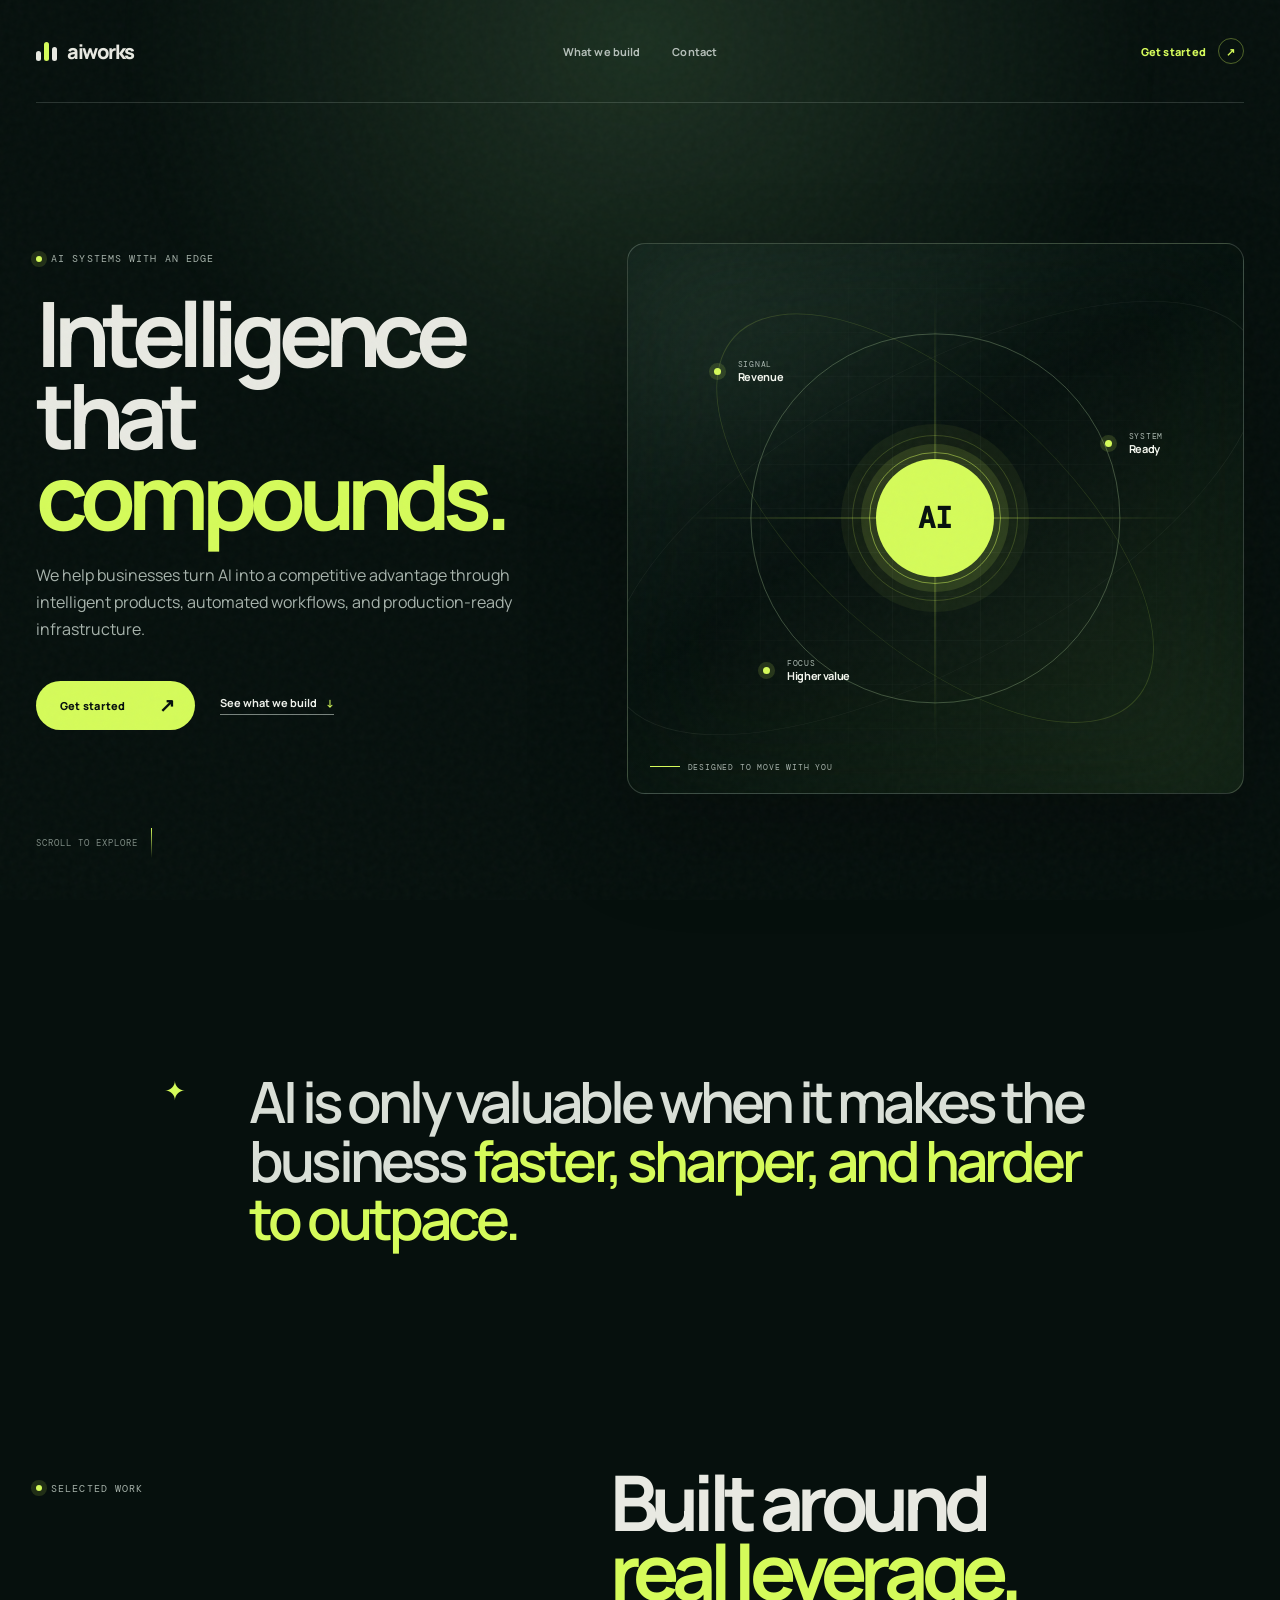
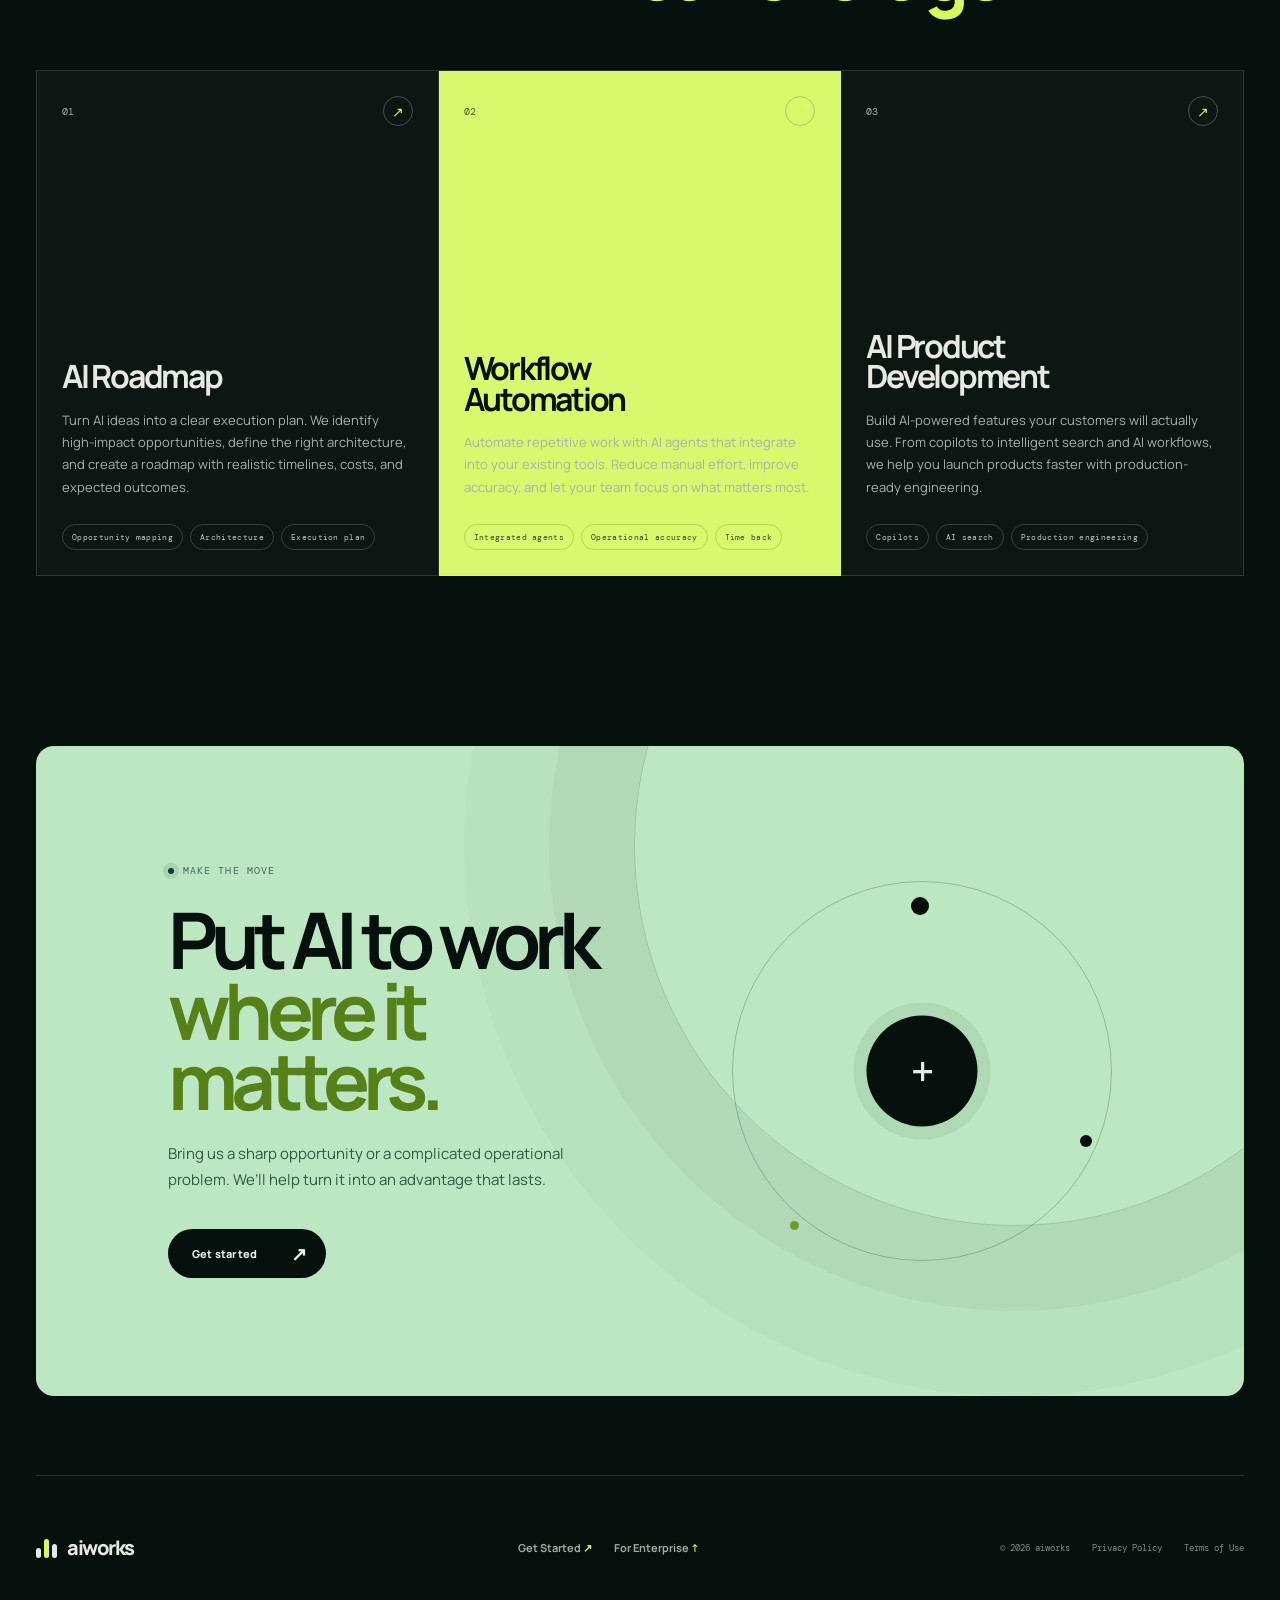
==== index.html @ daddd16b "Create immersive single-page AIWorks site" ====
<!doctype html>
<html lang="en">
  <head>
    <meta charset="UTF-8" />
    <meta name="viewport" content="width=device-width, initial-scale=1.0" />
    <meta name="description" content="AIWorks builds AI products, workflows, and infrastructure for businesses ready to lead." />
    <title>AIWorks — Intelligence, made operational</title>
    <link rel="preconnect" href="https://fonts.googleapis.com" />
    <link rel="preconnect" href="https://fonts.gstatic.com" crossorigin />
    <link href="https://fonts.googleapis.com/css2?family=DM+Mono:wght@400;500&family=Manrope:wght@400;500;600;700;800&display=swap" rel="stylesheet" />
    <link rel="stylesheet" href="styles.css" />
  </head>
  <body>
    <div class="noise" aria-hidden="true"></div>
    <div class="cursor-glow" aria-hidden="true"></div>

    <header class="site-header shell">
      <a class="brand" href="#top" aria-label="AIWorks home">
        <span class="brand-symbol"><i></i><i></i><i></i></span>
        <span>aiworks</span>
      </a>
      <nav class="desktop-nav" aria-label="Primary navigation">
        <a href="#services">What we build</a>
        <a href="#contact">Contact</a>
      </nav>
      <a class="header-cta" href="https://cal.com/" target="_blank" rel="noreferrer">Get started <span aria-hidden="true">↗</span></a>
      <button class="menu-button" type="button" aria-label="Open menu" aria-expanded="false"><span></span><span></span></button>
    </header>

    <main id="top">
      <section class="hero shell">
        <div class="hero-copy reveal">
          <p class="hero-overline"><span></span> AI systems with an edge</p>
          <h1>Intelligence<br />that <em>compounds.</em></h1>
          <p class="hero-text">We help businesses turn AI into a competitive advantage through intelligent products, automated workflows, and production-ready infrastructure.</p>
          <div class="hero-actions">
            <a class="button button-bright" href="https://cal.com/" target="_blank" rel="noreferrer">Get started <span aria-hidden="true">↗</span></a>
            <a class="inline-link" href="#services">See what we build <span aria-hidden="true">↓</span></a>
          </div>
        </div>

        <div class="hero-stage reveal" aria-label="Animated visualization of an AI system creating business momentum">
          <div class="stage-grid"></div>
          <div class="stage-ring ring-a"></div>
          <div class="stage-ring ring-b"></div>
          <div class="stage-ring ring-c"></div>
          <div class="stage-axis axis-x"></div>
          <div class="stage-axis axis-y"></div>
          <div class="system-core"><span>AI</span><i></i><i></i></div>
          <div class="signal signal-one"><span></span><small>Signal</small><strong>Revenue</strong></div>
          <div class="signal signal-two"><span></span><small>System</small><strong>Ready</strong></div>
          <div class="signal signal-three"><span></span><small>Focus</small><strong>Higher value</strong></div>
          <p class="stage-caption"><span></span> Designed to move with you</p>
        </div>

        <div class="scroll-hint" aria-hidden="true"><span>Scroll to explore</span><i></i></div>
      </section>

      <section class="statement shell reveal">
        <div class="statement-mark">✦</div>
        <p>AI is only valuable when it makes the business <em>faster, sharper, and harder to outpace.</em></p>
      </section>

      <section class="services shell" id="services">
        <div class="services-heading reveal">
          <p class="hero-overline"><span></span> Selected work</p>
          <h2>Built around<br /><em>real leverage.</em></h2>
        </div>
        <div class="services-stack">
          <article class="service-card service-roadmap reveal">
            <div class="card-top"><span>01</span><span class="card-arrow">↗</span></div>
            <div class="card-content">
              <h3>AI Roadmap</h3>
              <p>Turn AI ideas into a clear execution plan. We identify high-impact opportunities, define the right architecture, and create a roadmap with realistic timelines, costs, and expected outcomes.</p>
            </div>
            <div class="card-detail"><span>Opportunity mapping</span><span>Architecture</span><span>Execution plan</span></div>
          </article>

          <article class="service-card service-workflow reveal">
            <div class="card-top"><span>02</span><span class="card-arrow">↗</span></div>
            <div class="card-content">
              <h3>Workflow<br />Automation</h3>
              <p>Automate repetitive work with AI agents that integrate into your existing tools. Reduce manual effort, improve accuracy, and let your team focus on what matters most.</p>
            </div>
            <div class="card-detail"><span>Integrated agents</span><span>Operational accuracy</span><span>Time back</span></div>
          </article>

          <article class="service-card service-product reveal">
            <div class="card-top"><span>03</span><span class="card-arrow">↗</span></div>
            <div class="card-content">
              <h3>AI Product<br />Development</h3>
              <p>Build AI-powered features your customers will actually use. From copilots to intelligent search and AI workflows, we help you launch products faster with production-ready engineering.</p>
            </div>
            <div class="card-detail"><span>Copilots</span><span>AI search</span><span>Production engineering</span></div>
          </article>
        </div>
      </section>

      <section class="closing shell" id="contact">
        <div class="closing-light"></div>
        <div class="closing-copy reveal">
          <p class="hero-overline"><span></span> Make the move</p>
          <h2>Put AI to work<br /><em>where it matters.</em></h2>
          <p>Bring us a sharp opportunity or a complicated operational problem. We’ll help turn it into an advantage that lasts.</p>
          <a class="button button-light" href="https://cal.com/" target="_blank" rel="noreferrer">Get started <span aria-hidden="true">↗</span></a>
        </div>
        <div class="closing-orbit reveal" aria-hidden="true"><span></span><span></span><span></span><i>+</i></div>
      </section>
    </main>

    <footer class="site-footer shell">
      <a class="brand" href="#top"><span class="brand-symbol"><i></i><i></i><i></i></span><span>aiworks</span></a>
      <div class="footer-links">
        <a href="https://www.fractional.ai/request-a-consult" target="_blank" rel="noreferrer">Get Started <span aria-hidden="true">↗</span></a>
        <a href="#services">For Enterprise <span aria-hidden="true">↑</span></a>
      </div>
      <div class="footer-meta">
        <small>© 2026 aiworks</small>
        <a href="https://www.fractional.ai/privacy-policy" target="_blank" rel="noreferrer">Privacy Policy</a>
        <a href="https://www.fractional.ai/terms-of-use" target="_blank" rel="noreferrer">Terms of Use</a>
      </div>
    </footer>

    <script src="script.js"></script>
  </body>
</html>
---- styles.css ----
:root {
  --paper: #e8e9e2;
  --ink: #06100d;
  --ink-soft: #99a39d;
  --acid: #d5fb5a;
  --mint: #bce7c2;
  --line: rgba(225, 239, 227, .16);
  --display: "Manrope", Arial, sans-serif;
  --mono: "DM Mono", monospace;
}

* { box-sizing: border-box; }
html { scroll-behavior: smooth; }
body { min-width: 320px; margin: 0; color: var(--paper); background: var(--ink); font-family: var(--display); overflow-x: hidden; }
a { color: inherit; text-decoration: none; }
button { font: inherit; }
h1, h2, h3, p { margin-top: 0; }
.shell { width: min(1352px, calc(100% - 72px)); margin: 0 auto; }
.noise { position: fixed; inset: 0; z-index: 20; pointer-events: none; opacity: .12; background-image: url("data:image/svg+xml,%3Csvg viewBox='0 0 180 180' xmlns='http://www.w3.org/2000/svg'%3E%3Cfilter id='noise'%3E%3CfeTurbulence type='fractalNoise' baseFrequency='.8' numOctaves='4' stitchTiles='stitch'/%3E%3C/filter%3E%3Crect width='100%25' height='100%25' filter='url(%23noise)' opacity='.25'/%3E%3C/svg%3E"); }
.cursor-glow { position: absolute; top: -470px; left: 50%; z-index: -1; width: 1100px; height: 1020px; border-radius: 50%; transform: translateX(-50%); background: radial-gradient(ellipse, rgba(124, 185, 122, .19), rgba(6, 16, 13, 0) 67%); filter: blur(3px); }

.site-header { height: 103px; display: flex; position: relative; z-index: 5; align-items: center; justify-content: space-between; border-bottom: 1px solid var(--line); }
.brand { display: inline-flex; gap: 10px; align-items: center; color: var(--paper); font-size: 20px; font-weight: 800; letter-spacing: -.075em; }
.brand-symbol { display: flex; width: 21px; height: 20px; gap: 3px; align-items: flex-end; }
.brand-symbol i { display: block; width: 5px; border-radius: 5px; background: var(--paper); }.brand-symbol i:nth-child(1) { height: 10px; }.brand-symbol i:nth-child(2) { height: 19px; background: var(--acid); }.brand-symbol i:nth-child(3) { height: 14px; }
.desktop-nav { display: flex; position: absolute; left: 50%; gap: 32px; transform: translateX(-50%); color: #b6c0ba; font-size: 11px; font-weight: 700; letter-spacing: .01em; }.desktop-nav a { transition: color .2s ease; }.desktop-nav a:hover { color: var(--acid); }
.header-cta { display: inline-flex; gap: 12px; align-items: center; color: var(--acid); font-size: 11px; font-weight: 800; letter-spacing: .02em; }.header-cta span { display: grid; width: 26px; height: 26px; place-items: center; border: 1px solid rgba(213, 251, 90, .35); border-radius: 50%; transition: transform .25s ease, background .25s ease; }.header-cta:hover span { color: var(--ink); background: var(--acid); transform: rotate(45deg); }
.menu-button { display: none; }

.hero { display: grid; min-height: calc(100vh - 103px); padding: 82px 0 48px; position: relative; grid-template-columns: .95fr 1.05fr; gap: 32px; align-items: center; }
.hero-copy { position: relative; z-index: 2; padding-bottom: 55px; }.hero-overline { display: flex; gap: 9px; align-items: center; margin-bottom: 27px; color: #a4b0a8; font: 10px var(--mono); letter-spacing: .11em; text-transform: uppercase; }.hero-overline span { display: block; width: 6px; height: 6px; border-radius: 50%; background: var(--acid); box-shadow: 0 0 0 5px rgba(213, 251, 90, .13); }
h1, h2 { margin-bottom: 26px; font-weight: 700; letter-spacing: -.083em; line-height: .9; } h1 { max-width: 720px; font-size: clamp(61px, 7.05vw, 104px); } h1 em, h2 em { color: var(--acid); font-style: normal; }
.hero-text { max-width: 530px; margin-bottom: 37px; color: #a7b3ac; font-size: 16px; line-height: 1.7; }.hero-actions { display: flex; gap: 25px; align-items: center; flex-wrap: wrap; }
.button { display: inline-flex; gap: 34px; align-items: center; justify-content: center; padding: 17px 19px 17px 24px; border-radius: 50px; font-size: 11px; font-weight: 800; letter-spacing: .02em; transition: transform .25s ease, background .25s ease; }.button:hover { transform: translateY(-3px); }.button span { font-size: 19px; line-height: 10px; }.button-bright { color: var(--ink); background: var(--acid); }.button-bright:hover { background: #e5ff8b; }.inline-link { padding-bottom: 4px; border-bottom: 1px solid #78837d; color: #eff2ec; font-size: 11px; font-weight: 700; }.inline-link span { margin-left: 7px; color: var(--acid); }

.hero-stage { height: min(580px, 43vw); min-height: 440px; position: relative; overflow: hidden; background: linear-gradient(145deg, rgba(42, 65, 54, .58), rgba(10, 26, 21, .12) 45%, rgba(111, 164, 77, .19)); border: 1px solid rgba(219, 239, 220, .18); border-radius: 18px; box-shadow: inset 0 0 110px rgba(5, 18, 14, .6), 0 40px 100px rgba(0,0,0,.22); }.stage-grid { position: absolute; inset: 0; opacity: .34; background-image: linear-gradient(rgba(219,239,220,.14) 1px, transparent 1px), linear-gradient(90deg, rgba(219,239,220,.14) 1px, transparent 1px); background-size: 44px 44px; mask-image: radial-gradient(circle at 50% 50%, black, transparent 74%); }.stage-ring { position: absolute; left: 50%; top: 50%; border: 1px solid rgba(210, 245, 186, .26); border-radius: 50%; transform: translate(-50%, -50%); }.ring-a { width: 60%; aspect-ratio: 1; animation: drift 13s linear infinite; }.ring-b { width: 88%; aspect-ratio: 1; border-color: rgba(213,251,90,.16); transform: translate(-50%, -50%) rotate(42deg) scaleY(.47); animation: drift-reverse 20s linear infinite; }.ring-c { width: 118%; aspect-ratio: 1; border-color: rgba(220, 239, 213, .08); transform: translate(-50%, -50%) rotate(-29deg) scaleY(.4); animation: drift 28s linear infinite reverse; }.stage-axis { position: absolute; left: 50%; top: 50%; background: linear-gradient(90deg, transparent, rgba(213,251,90,.55), transparent); }.axis-x { width: 81%; height: 1px; transform: translate(-50%, -50%); }.axis-y { width: 1px; height: 81%; transform: translate(-50%, -50%); background: linear-gradient(0deg, transparent, rgba(213,251,90,.5), transparent); }.system-core { display: grid; width: 118px; height: 118px; position: absolute; left: 50%; top: 50%; place-items: center; transform: translate(-50%, -50%); color: var(--ink); background: var(--acid); border-radius: 50%; font: 700 29px var(--mono); box-shadow: 0 0 0 15px rgba(213,251,90,.12), 0 0 0 35px rgba(213,251,90,.055); animation: core-pulse 4s ease-in-out infinite; }.system-core i { position: absolute; inset: -7px; border: 1px solid rgba(213,251,90,.48); border-radius: 50%; }.system-core i:last-child { inset: -24px; opacity: .38; }.signal { display: grid; position: absolute; grid-template-columns: 15px auto; column-gap: 9px; align-items: center; color: #f4f7ef; animation: float 5s ease-in-out infinite; }.signal > span { grid-row: span 2; width: 7px; height: 7px; border-radius: 50%; background: var(--acid); box-shadow: 0 0 0 5px rgba(213,251,90,.14); }.signal small { color: #a9b7af; font: 8px var(--mono); letter-spacing: .09em; text-transform: uppercase; }.signal strong { font-size: 11px; letter-spacing: -.03em; }.signal-one { top: 21%; left: 14%; }.signal-two { right: 13%; top: 34%; animation-delay: -1.6s; }.signal-three { left: 22%; bottom: 20%; animation-delay: -2.8s; }.stage-caption { position: absolute; left: 22px; bottom: 21px; display: flex; gap: 8px; align-items: center; margin: 0; color: #a5b1aa; font: 8px var(--mono); letter-spacing: .1em; text-transform: uppercase; }.stage-caption span { width: 30px; height: 1px; background: var(--acid); }.scroll-hint { display: flex; position: absolute; bottom: 42px; left: 0; gap: 13px; align-items: center; color: #7e8b84; font: 9px var(--mono); letter-spacing: .11em; text-transform: uppercase; }.scroll-hint i { display: block; width: 1px; height: 30px; background: linear-gradient(var(--acid), transparent); animation: scroll-line 1.8s ease-in-out infinite; }

.statement { display: grid; padding: 172px 10% 165px; grid-template-columns: 57px 1fr; gap: 28px; align-items: start; }.statement-mark { color: var(--acid); font-size: 26px; }.statement p { max-width: 980px; margin: 0; color: #d9dfd7; font-size: clamp(33px, 4.45vw, 65px); font-weight: 600; letter-spacing: -.067em; line-height: 1.03; }.statement em { color: var(--acid); font-style: normal; }

.services { padding: 54px 0 170px; }.services-heading { display: grid; margin-bottom: 65px; grid-template-columns: .95fr 1.05fr; align-items: start; }.services-heading .hero-overline { padding-top: 15px; }.services-heading h2 { margin: 0; font-size: clamp(52px, 6vw, 88px); }.services-stack { display: grid; grid-template-columns: repeat(3, 1fr); border-top: 1px solid var(--line); }.service-card { min-height: 505px; padding: 25px; position: relative; display: flex; overflow: hidden; flex-direction: column; border-right: 1px solid var(--line); border-bottom: 1px solid var(--line); background: rgba(231, 241, 226, .025); transition: transform .35s cubic-bezier(.2,.8,.2,1), background .35s ease; }.service-card:first-child { border-left: 1px solid var(--line); }.service-card:after { content: ""; position: absolute; z-index: 0; top: -150px; right: -150px; width: 285px; height: 285px; border-radius: 50%; opacity: 0; background: var(--acid); filter: blur(35px); transition: opacity .45s ease; }.service-card:hover { z-index: 1; transform: translateY(-10px); background: #16271f; }.service-card:hover:after { opacity: .21; }.service-workflow { background: #d8f86e; color: var(--ink); }.service-workflow:after { background: #fff; }.service-workflow:hover { background: #d8f86e; }.service-workflow .card-top span:first-child, .service-workflow p { color: #416035; }.service-workflow .card-arrow { border-color: rgba(6,16,13,.2); }.card-top, .card-content, .card-detail { position: relative; z-index: 1; }.card-top { display: flex; justify-content: space-between; align-items: center; color: #a6b3ac; font: 10px var(--mono); }.card-arrow { display: grid; width: 30px; height: 30px; place-items: center; border: 1px solid rgba(231,241,226,.27); border-radius: 50%; color: var(--acid); font: 14px var(--display); transition: transform .25s ease; }.service-card:hover .card-arrow { transform: rotate(45deg); }.card-content { margin: auto 0 26px; }.card-content h3 { margin-bottom: 17px; font-size: clamp(28px, 2.5vw, 38px); letter-spacing: -.07em; line-height: .95; }.card-content p { margin-bottom: 0; color: #a5b3aa; font-size: 13px; line-height: 1.72; }.card-detail { display: flex; gap: 7px; flex-wrap: wrap; }.card-detail span { padding: 7px 9px; border: 1px solid rgba(231,241,226,.2); border-radius: 30px; color: #bcc8c1; font: 8px var(--mono); letter-spacing: .04em; }.service-workflow .card-detail span { border-color: rgba(6,16,13,.16); color: #315128; }

.closing { min-height: 650px; margin-bottom: 79px; padding: 97px 10.3%; position: relative; display: grid; overflow: hidden; grid-template-columns: 1.15fr .85fr; gap: 25px; align-items: center; border-radius: 18px; color: var(--ink); background: var(--mint); }.closing-light { position: absolute; top: -280px; right: -150px; width: 760px; height: 760px; border: 1px solid rgba(5,20,13,.17); border-radius: 50%; box-shadow: 0 0 0 85px rgba(5,20,13,.04), 0 0 0 170px rgba(5,20,13,.025); }.closing-copy { position: relative; z-index: 1; }.closing .hero-overline { color: #486653; }.closing .hero-overline span { background: #113d29; box-shadow: 0 0 0 5px rgba(17,61,41,.11); }.closing h2 { max-width: 740px; font-size: clamp(53px, 6.1vw, 86px); }.closing h2 em { color: #568018; }.closing-copy > p:not(.hero-overline) { max-width: 460px; margin-bottom: 37px; color: #365544; font-size: 15px; line-height: 1.7; }.button-light { color: var(--paper); background: var(--ink); }.button-light:hover { color: var(--ink); background: #f0fae2; }.closing-orbit { width: min(31vw, 380px); aspect-ratio: 1; position: relative; z-index: 1; margin-left: auto; border: 1px solid rgba(6,16,13,.22); border-radius: 50%; animation: orbit-spin 24s linear infinite; }.closing-orbit span { position: absolute; width: 18px; height: 18px; border-radius: 50%; background: var(--ink); }.closing-orbit span:nth-child(1) { top: 4%; left: 47%; }.closing-orbit span:nth-child(2) { top: 67%; right: 5%; width: 12px; height: 12px; }.closing-orbit span:nth-child(3) { bottom: 8%; left: 15%; width: 9px; height: 9px; background: #709d2a; }.closing-orbit i { display: grid; width: 111px; aspect-ratio: 1; position: absolute; left: 50%; top: 50%; place-items: center; border-radius: 50%; transform: translate(-50%, -50%); color: var(--paper); background: var(--ink); font: 42px var(--mono); font-style: normal; box-shadow: 0 0 0 13px rgba(6,16,13,.07); }

.site-footer { min-height: 144px; display: grid; grid-template-columns: 1fr 1fr auto; gap: 32px; align-items: center; border-top: 1px solid var(--line); color: #9fab9f; }.footer-links, .footer-meta { display: flex; gap: 22px; align-items: center; }.footer-links { font-size: 11px; font-weight: 700; }.footer-links span { color: var(--acid); }.footer-meta { justify-content: flex-end; color: #7f8c84; font: 9px var(--mono); }.footer-meta a { transition: color .2s ease; }.footer-meta a:hover { color: var(--acid); }.site-footer small { font: inherit; }

.reveal { opacity: 0; transform: translateY(28px); transition: opacity .8s ease, transform .8s cubic-bezier(.2,.85,.27,1); }.reveal.is-visible { opacity: 1; transform: none; }
@keyframes drift { to { transform: translate(-50%, -50%) rotate(360deg); } }
@keyframes drift-reverse { to { transform: translate(-50%, -50%) rotate(-318deg) scaleY(.47); } }
@keyframes orbit-spin { to { transform: rotate(360deg); } }
@keyframes core-pulse { 50% { box-shadow: 0 0 0 24px rgba(213,251,90,.08), 0 0 0 45px rgba(213,251,90,.025); } }
@keyframes float { 50% { transform: translateY(-10px); } }
@keyframes scroll-line { 50% { transform: scaleY(.35); transform-origin: top; } }

@media (max-width: 940px) {
  .shell { width: min(100% - 48px, 640px); }.site-header { height: 83px; }.desktop-nav, .header-cta { display: none; }.menu-button { display: flex; width: 34px; height: 34px; padding: 0; flex-direction: column; justify-content: center; gap: 6px; align-items: flex-end; border: 0; background: transparent; }.menu-button span { display: block; width: 25px; height: 1px; background: var(--paper); transition: transform .2s ease, width .2s ease; }.menu-button span:last-child { width: 15px; }.menu-button[aria-expanded="true"] span:first-child { transform: translateY(3.5px) rotate(45deg); }.menu-button[aria-expanded="true"] span:last-child { width: 25px; transform: translateY(-3.5px) rotate(-45deg); }.desktop-nav.is-open { display: flex; width: 100%; padding: 10px 18px; position: absolute; z-index: 5; top: 70px; left: 0; flex-direction: column; gap: 0; border: 1px solid var(--line); border-radius: 10px; background: #16271f; box-shadow: 0 18px 40px rgba(0,0,0,.23); }.desktop-nav.is-open a { padding: 13px 0; border-bottom: 1px solid var(--line); }.desktop-nav.is-open a:last-child { border-bottom: 0; }
  .hero { min-height: auto; padding: 74px 0 94px; grid-template-columns: 1fr; }.hero-copy { padding-bottom: 12px; }.hero-stage { width: 100%; height: 510px; }.scroll-hint { display: none; }.statement { padding: 118px 6% 117px; }.services { padding-bottom: 115px; }.services-heading { margin-bottom: 48px; grid-template-columns: 1fr; gap: 8px; }.services-heading .hero-overline { padding: 0; }.services-stack { grid-template-columns: 1fr; }.service-card, .service-card:first-child { min-height: 365px; border-left: 1px solid var(--line); }.closing { min-height: auto; margin-bottom: 48px; padding: 66px 9%; grid-template-columns: 1fr; }.closing-orbit { width: min(67vw, 370px); margin: 15px auto 0; }.site-footer { min-height: 220px; padding: 35px 0; grid-template-columns: 1fr; gap: 20px; }.footer-meta { justify-content: flex-start; flex-wrap: wrap; }
}
@media (max-width: 520px) {
  .shell { width: calc(100% - 32px); }.hero { padding-top: 64px; }.hero-overline { font-size: 8px; }.hero-text { font-size: 15px; }.hero-stage { height: 390px; min-height: 0; border-radius: 13px; }.system-core { width: 88px; height: 88px; font-size: 23px; }.signal-one { top: 18%; left: 9%; }.signal-two { right: 7%; top: 35%; }.signal-three { left: 13%; bottom: 19%; }.stage-caption { left: 15px; bottom: 15px; font-size: 7px; }.stage-grid { background-size: 33px 33px; }.statement { padding: 92px 2px; grid-template-columns: 29px 1fr; gap: 13px; }.statement-mark { font-size: 17px; }.services { padding-top: 22px; }.services-heading h2, .closing h2 { font-size: 48px; }.service-card { min-height: 383px; padding: 20px; }.card-content h3 { font-size: 33px; }.card-content p { font-size: 12px; }.closing { width: 100%; margin-bottom: 0; border-radius: 0; }.closing-orbit { width: 75vw; }.footer-links { flex-wrap: wrap; }.footer-meta { gap: 10px; }
}
@media (prefers-reduced-motion: reduce) { *, *::before, *::after { scroll-behavior: auto !important; animation-duration: .01ms !important; animation-iteration-count: 1 !important; transition-duration: .01ms !important; }.reveal { opacity: 1; transform: none; } }
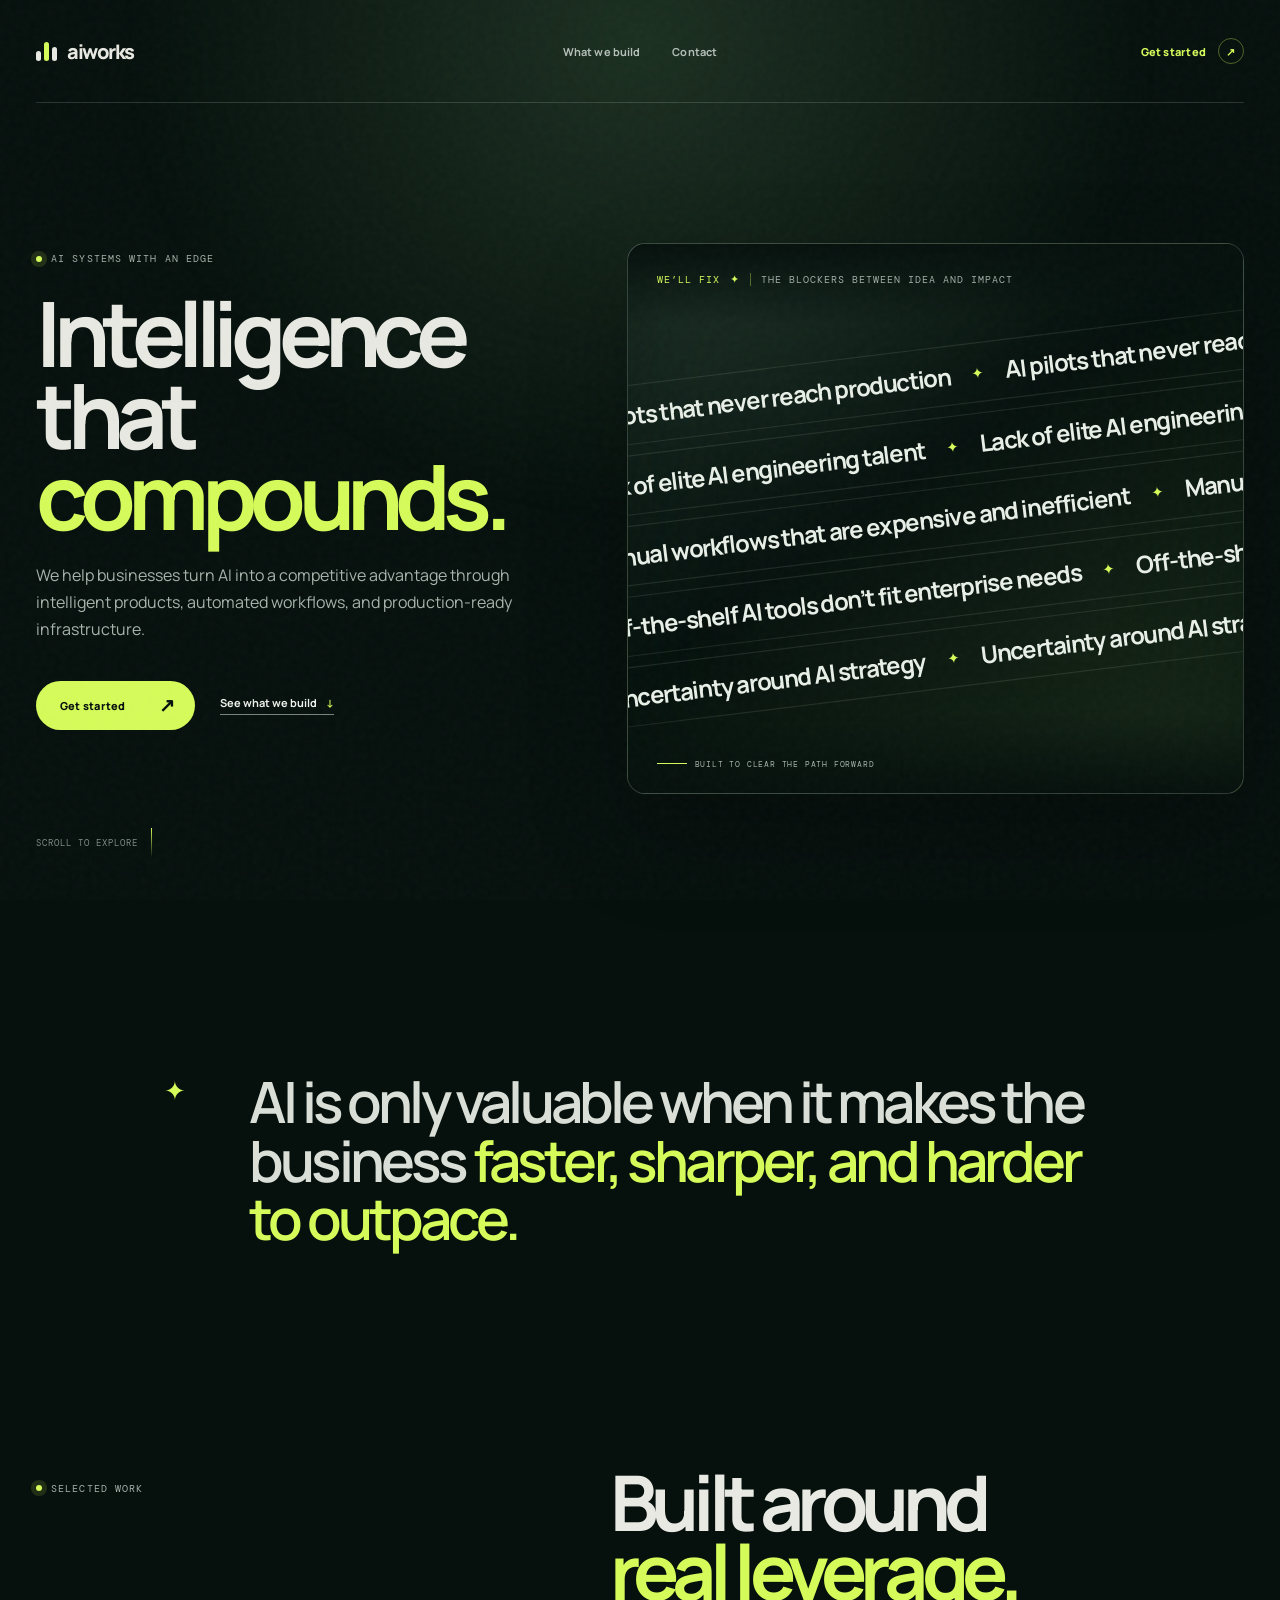
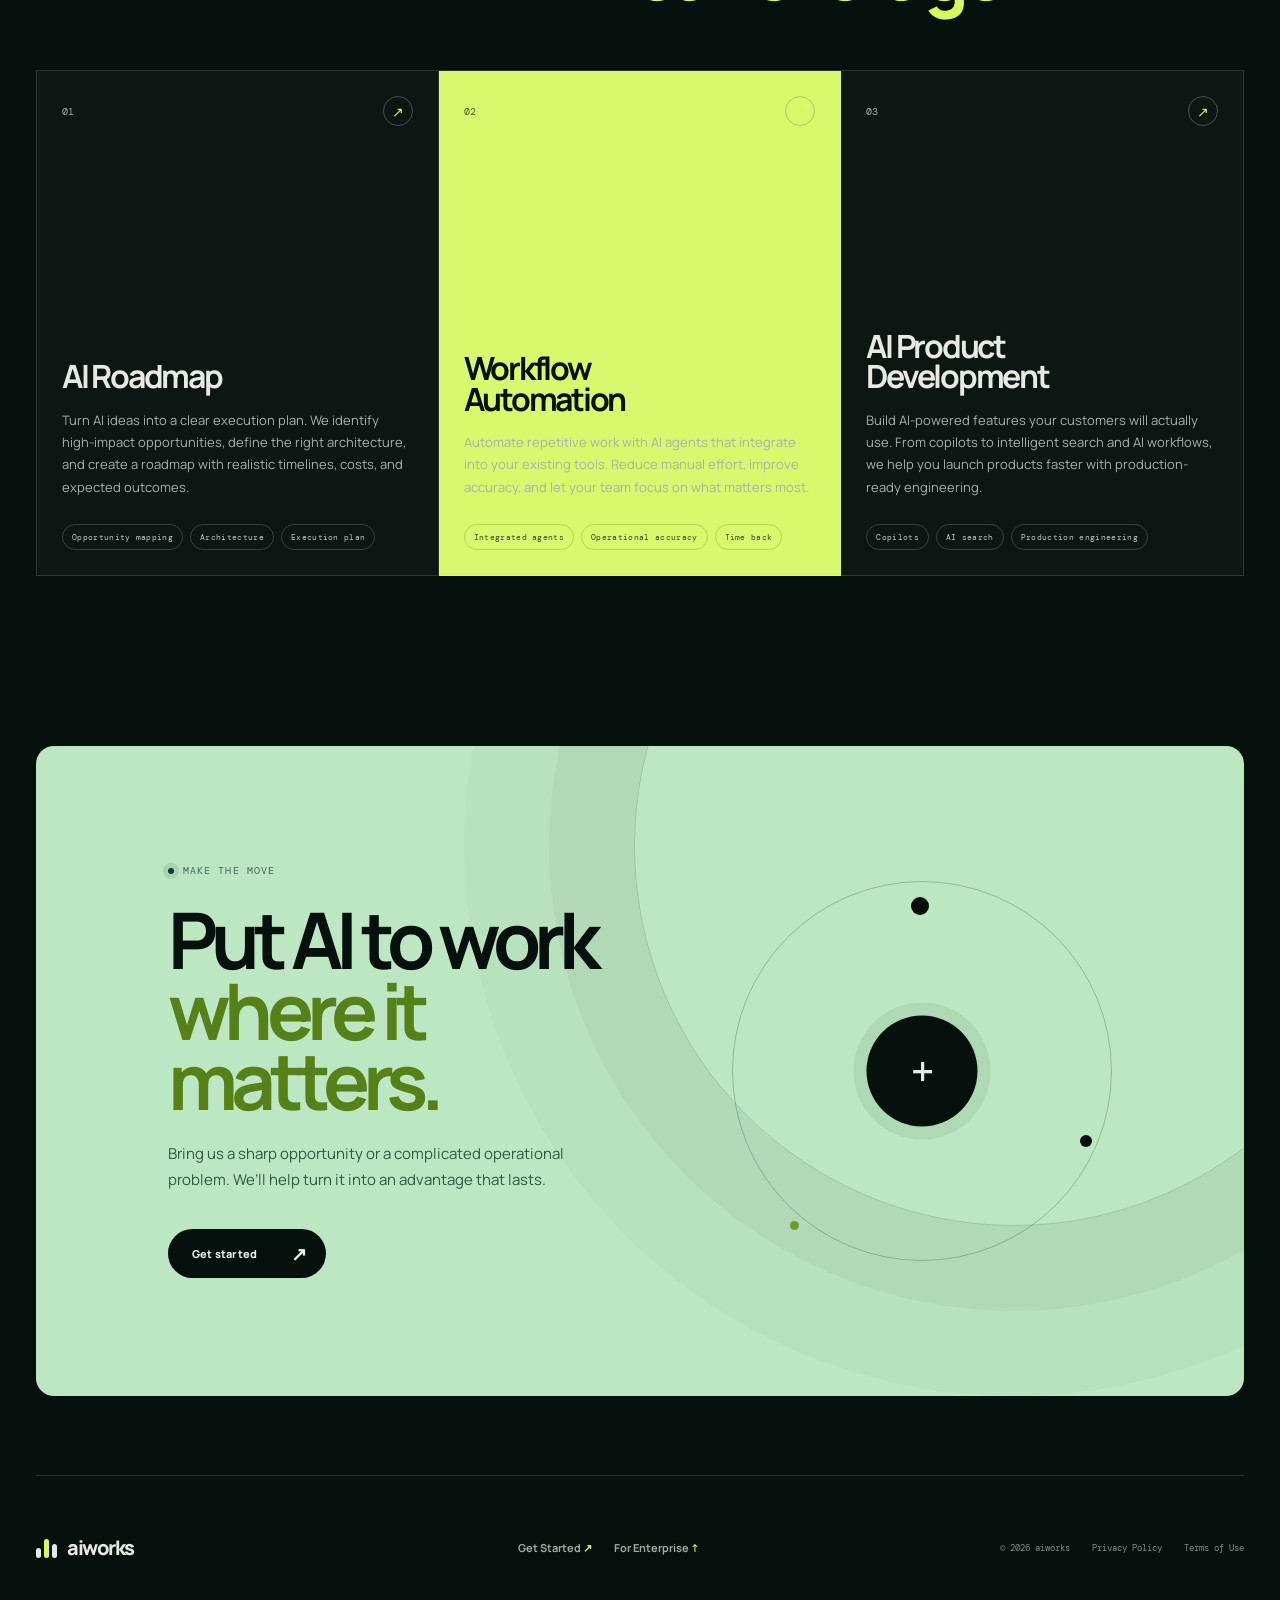
==== commit c9bee02c: "Replace hero visualization with scrolling problem statements" ====
--- a/index.html
+++ b/index.html
@@ -39,18 +39,16 @@
           </div>
         </div>
 
-        <div class="hero-stage reveal" aria-label="Animated visualization of an AI system creating business momentum">
-          <div class="stage-grid"></div>
-          <div class="stage-ring ring-a"></div>
-          <div class="stage-ring ring-b"></div>
-          <div class="stage-ring ring-c"></div>
-          <div class="stage-axis axis-x"></div>
-          <div class="stage-axis axis-y"></div>
-          <div class="system-core"><span>AI</span><i></i><i></i></div>
-          <div class="signal signal-one"><span></span><small>Signal</small><strong>Revenue</strong></div>
-          <div class="signal signal-two"><span></span><small>System</small><strong>Ready</strong></div>
-          <div class="signal signal-three"><span></span><small>Focus</small><strong>Higher value</strong></div>
-          <p class="stage-caption"><span></span> Designed to move with you</p>
+        <div class="fix-stream reveal" aria-label="Common AI problems AIWorks fixes">
+          <div class="fix-stream-heading"><span>We’ll fix</span><i>✦</i><small>The blockers between idea and impact</small></div>
+          <div class="fix-rows">
+            <div class="fix-row"><div class="fix-rail"><span>AI pilots that never reach production</span><i>✦</i><span>AI pilots that never reach production</span><i>✦</i><span>AI pilots that never reach production</span><i>✦</i></div></div>
+            <div class="fix-row reverse"><div class="fix-rail"><span>Lack of elite AI engineering talent</span><i>✦</i><span>Lack of elite AI engineering talent</span><i>✦</i><span>Lack of elite AI engineering talent</span><i>✦</i></div></div>
+            <div class="fix-row"><div class="fix-rail"><span>Manual workflows that are expensive and inefficient</span><i>✦</i><span>Manual workflows that are expensive and inefficient</span><i>✦</i><span>Manual workflows that are expensive and inefficient</span><i>✦</i></div></div>
+            <div class="fix-row reverse"><div class="fix-rail"><span>Off-the-shelf AI tools don’t fit enterprise needs</span><i>✦</i><span>Off-the-shelf AI tools don’t fit enterprise needs</span><i>✦</i><span>Off-the-shelf AI tools don’t fit enterprise needs</span><i>✦</i></div></div>
+            <div class="fix-row"><div class="fix-rail"><span>Uncertainty around AI strategy</span><i>✦</i><span>Uncertainty around AI strategy</span><i>✦</i><span>Uncertainty around AI strategy</span><i>✦</i></div></div>
+          </div>
+          <p class="fix-stream-footer"><span></span> Built to clear the path forward</p>
         </div>
 
         <div class="scroll-hint" aria-hidden="true"><span>Scroll to explore</span><i></i></div>
--- a/styles.css
+++ b/styles.css
@@ -33,7 +33,7 @@
 .hero-text { max-width: 530px; margin-bottom: 37px; color: #a7b3ac; font-size: 16px; line-height: 1.7; }.hero-actions { display: flex; gap: 25px; align-items: center; flex-wrap: wrap; }
 .button { display: inline-flex; gap: 34px; align-items: center; justify-content: center; padding: 17px 19px 17px 24px; border-radius: 50px; font-size: 11px; font-weight: 800; letter-spacing: .02em; transition: transform .25s ease, background .25s ease; }.button:hover { transform: translateY(-3px); }.button span { font-size: 19px; line-height: 10px; }.button-bright { color: var(--ink); background: var(--acid); }.button-bright:hover { background: #e5ff8b; }.inline-link { padding-bottom: 4px; border-bottom: 1px solid #78837d; color: #eff2ec; font-size: 11px; font-weight: 700; }.inline-link span { margin-left: 7px; color: var(--acid); }
 
-.hero-stage { height: min(580px, 43vw); min-height: 440px; position: relative; overflow: hidden; background: linear-gradient(145deg, rgba(42, 65, 54, .58), rgba(10, 26, 21, .12) 45%, rgba(111, 164, 77, .19)); border: 1px solid rgba(219, 239, 220, .18); border-radius: 18px; box-shadow: inset 0 0 110px rgba(5, 18, 14, .6), 0 40px 100px rgba(0,0,0,.22); }.stage-grid { position: absolute; inset: 0; opacity: .34; background-image: linear-gradient(rgba(219,239,220,.14) 1px, transparent 1px), linear-gradient(90deg, rgba(219,239,220,.14) 1px, transparent 1px); background-size: 44px 44px; mask-image: radial-gradient(circle at 50% 50%, black, transparent 74%); }.stage-ring { position: absolute; left: 50%; top: 50%; border: 1px solid rgba(210, 245, 186, .26); border-radius: 50%; transform: translate(-50%, -50%); }.ring-a { width: 60%; aspect-ratio: 1; animation: drift 13s linear infinite; }.ring-b { width: 88%; aspect-ratio: 1; border-color: rgba(213,251,90,.16); transform: translate(-50%, -50%) rotate(42deg) scaleY(.47); animation: drift-reverse 20s linear infinite; }.ring-c { width: 118%; aspect-ratio: 1; border-color: rgba(220, 239, 213, .08); transform: translate(-50%, -50%) rotate(-29deg) scaleY(.4); animation: drift 28s linear infinite reverse; }.stage-axis { position: absolute; left: 50%; top: 50%; background: linear-gradient(90deg, transparent, rgba(213,251,90,.55), transparent); }.axis-x { width: 81%; height: 1px; transform: translate(-50%, -50%); }.axis-y { width: 1px; height: 81%; transform: translate(-50%, -50%); background: linear-gradient(0deg, transparent, rgba(213,251,90,.5), transparent); }.system-core { display: grid; width: 118px; height: 118px; position: absolute; left: 50%; top: 50%; place-items: center; transform: translate(-50%, -50%); color: var(--ink); background: var(--acid); border-radius: 50%; font: 700 29px var(--mono); box-shadow: 0 0 0 15px rgba(213,251,90,.12), 0 0 0 35px rgba(213,251,90,.055); animation: core-pulse 4s ease-in-out infinite; }.system-core i { position: absolute; inset: -7px; border: 1px solid rgba(213,251,90,.48); border-radius: 50%; }.system-core i:last-child { inset: -24px; opacity: .38; }.signal { display: grid; position: absolute; grid-template-columns: 15px auto; column-gap: 9px; align-items: center; color: #f4f7ef; animation: float 5s ease-in-out infinite; }.signal > span { grid-row: span 2; width: 7px; height: 7px; border-radius: 50%; background: var(--acid); box-shadow: 0 0 0 5px rgba(213,251,90,.14); }.signal small { color: #a9b7af; font: 8px var(--mono); letter-spacing: .09em; text-transform: uppercase; }.signal strong { font-size: 11px; letter-spacing: -.03em; }.signal-one { top: 21%; left: 14%; }.signal-two { right: 13%; top: 34%; animation-delay: -1.6s; }.signal-three { left: 22%; bottom: 20%; animation-delay: -2.8s; }.stage-caption { position: absolute; left: 22px; bottom: 21px; display: flex; gap: 8px; align-items: center; margin: 0; color: #a5b1aa; font: 8px var(--mono); letter-spacing: .1em; text-transform: uppercase; }.stage-caption span { width: 30px; height: 1px; background: var(--acid); }.scroll-hint { display: flex; position: absolute; bottom: 42px; left: 0; gap: 13px; align-items: center; color: #7e8b84; font: 9px var(--mono); letter-spacing: .11em; text-transform: uppercase; }.scroll-hint i { display: block; width: 1px; height: 30px; background: linear-gradient(var(--acid), transparent); animation: scroll-line 1.8s ease-in-out infinite; }
+.fix-stream { height: min(580px, 43vw); min-height: 440px; padding: 21px 0; position: relative; display: flex; overflow: hidden; flex-direction: column; justify-content: center; background: linear-gradient(145deg, rgba(42, 65, 54, .58), rgba(10, 26, 21, .12) 45%, rgba(111, 164, 77, .19)); border: 1px solid rgba(219, 239, 220, .18); border-radius: 18px; box-shadow: inset 0 0 110px rgba(5, 18, 14, .6), 0 40px 100px rgba(0,0,0,.22); }.fix-stream:before, .fix-stream:after { content: ""; position: absolute; z-index: 2; right: 0; left: 0; height: 80px; pointer-events: none; }.fix-stream:before { top: 0; background: linear-gradient(var(--ink), transparent); }.fix-stream:after { bottom: 0; background: linear-gradient(transparent, var(--ink)); }.fix-stream-heading { position: absolute; z-index: 3; top: 28px; left: 29px; display: flex; gap: 10px; align-items: center; color: var(--acid); font: 10px var(--mono); letter-spacing: .1em; text-transform: uppercase; }.fix-stream-heading i { font-size: 11px; font-style: normal; }.fix-stream-heading small { padding-left: 10px; border-left: 1px solid rgba(213,251,90,.35); color: #a0aea6; font: inherit; }.fix-rows { display: grid; gap: 9px; transform: rotate(-7deg) scale(1.13); }.fix-row { overflow: hidden; padding: 11px 0; border-top: 1px solid rgba(231,241,226,.1); border-bottom: 1px solid rgba(231,241,226,.1); white-space: nowrap; }.fix-rail { display: flex; width: max-content; gap: 19px; align-items: center; animation: rail-left 26s linear infinite; }.fix-row.reverse .fix-rail { animation: rail-right 31s linear infinite; }.fix-rail span { color: #e8efe7; font-size: clamp(16px, 1.65vw, 23px); font-weight: 700; letter-spacing: -.045em; }.fix-rail i { color: var(--acid); font-size: 13px; font-style: normal; }.fix-stream-footer { position: absolute; z-index: 3; bottom: 24px; left: 29px; display: flex; gap: 8px; align-items: center; margin: 0; color: #a5b1aa; font: 8px var(--mono); letter-spacing: .1em; text-transform: uppercase; }.fix-stream-footer span { width: 30px; height: 1px; background: var(--acid); }.scroll-hint { display: flex; position: absolute; bottom: 42px; left: 0; gap: 13px; align-items: center; color: #7e8b84; font: 9px var(--mono); letter-spacing: .11em; text-transform: uppercase; }.scroll-hint i { display: block; width: 1px; height: 30px; background: linear-gradient(var(--acid), transparent); animation: scroll-line 1.8s ease-in-out infinite; }
 
 .statement { display: grid; padding: 172px 10% 165px; grid-template-columns: 57px 1fr; gap: 28px; align-items: start; }.statement-mark { color: var(--acid); font-size: 26px; }.statement p { max-width: 980px; margin: 0; color: #d9dfd7; font-size: clamp(33px, 4.45vw, 65px); font-weight: 600; letter-spacing: -.067em; line-height: 1.03; }.statement em { color: var(--acid); font-style: normal; }
 
@@ -44,18 +44,16 @@
 .site-footer { min-height: 144px; display: grid; grid-template-columns: 1fr 1fr auto; gap: 32px; align-items: center; border-top: 1px solid var(--line); color: #9fab9f; }.footer-links, .footer-meta { display: flex; gap: 22px; align-items: center; }.footer-links { font-size: 11px; font-weight: 700; }.footer-links span { color: var(--acid); }.footer-meta { justify-content: flex-end; color: #7f8c84; font: 9px var(--mono); }.footer-meta a { transition: color .2s ease; }.footer-meta a:hover { color: var(--acid); }.site-footer small { font: inherit; }
 
 .reveal { opacity: 0; transform: translateY(28px); transition: opacity .8s ease, transform .8s cubic-bezier(.2,.85,.27,1); }.reveal.is-visible { opacity: 1; transform: none; }
-@keyframes drift { to { transform: translate(-50%, -50%) rotate(360deg); } }
-@keyframes drift-reverse { to { transform: translate(-50%, -50%) rotate(-318deg) scaleY(.47); } }
 @keyframes orbit-spin { to { transform: rotate(360deg); } }
-@keyframes core-pulse { 50% { box-shadow: 0 0 0 24px rgba(213,251,90,.08), 0 0 0 45px rgba(213,251,90,.025); } }
-@keyframes float { 50% { transform: translateY(-10px); } }
+@keyframes rail-left { to { transform: translateX(-33.333%); } }
+@keyframes rail-right { from { transform: translateX(-33.333%); } to { transform: translateX(0); } }
 @keyframes scroll-line { 50% { transform: scaleY(.35); transform-origin: top; } }
 
 @media (max-width: 940px) {
   .shell { width: min(100% - 48px, 640px); }.site-header { height: 83px; }.desktop-nav, .header-cta { display: none; }.menu-button { display: flex; width: 34px; height: 34px; padding: 0; flex-direction: column; justify-content: center; gap: 6px; align-items: flex-end; border: 0; background: transparent; }.menu-button span { display: block; width: 25px; height: 1px; background: var(--paper); transition: transform .2s ease, width .2s ease; }.menu-button span:last-child { width: 15px; }.menu-button[aria-expanded="true"] span:first-child { transform: translateY(3.5px) rotate(45deg); }.menu-button[aria-expanded="true"] span:last-child { width: 25px; transform: translateY(-3.5px) rotate(-45deg); }.desktop-nav.is-open { display: flex; width: 100%; padding: 10px 18px; position: absolute; z-index: 5; top: 70px; left: 0; flex-direction: column; gap: 0; border: 1px solid var(--line); border-radius: 10px; background: #16271f; box-shadow: 0 18px 40px rgba(0,0,0,.23); }.desktop-nav.is-open a { padding: 13px 0; border-bottom: 1px solid var(--line); }.desktop-nav.is-open a:last-child { border-bottom: 0; }
-  .hero { min-height: auto; padding: 74px 0 94px; grid-template-columns: 1fr; }.hero-copy { padding-bottom: 12px; }.hero-stage { width: 100%; height: 510px; }.scroll-hint { display: none; }.statement { padding: 118px 6% 117px; }.services { padding-bottom: 115px; }.services-heading { margin-bottom: 48px; grid-template-columns: 1fr; gap: 8px; }.services-heading .hero-overline { padding: 0; }.services-stack { grid-template-columns: 1fr; }.service-card, .service-card:first-child { min-height: 365px; border-left: 1px solid var(--line); }.closing { min-height: auto; margin-bottom: 48px; padding: 66px 9%; grid-template-columns: 1fr; }.closing-orbit { width: min(67vw, 370px); margin: 15px auto 0; }.site-footer { min-height: 220px; padding: 35px 0; grid-template-columns: 1fr; gap: 20px; }.footer-meta { justify-content: flex-start; flex-wrap: wrap; }
+  .hero { min-height: auto; padding: 74px 0 94px; grid-template-columns: 1fr; }.hero-copy { padding-bottom: 12px; }.fix-stream { width: 100%; height: 510px; }.scroll-hint { display: none; }.statement { padding: 118px 6% 117px; }.services { padding-bottom: 115px; }.services-heading { margin-bottom: 48px; grid-template-columns: 1fr; gap: 8px; }.services-heading .hero-overline { padding: 0; }.services-stack { grid-template-columns: 1fr; }.service-card, .service-card:first-child { min-height: 365px; border-left: 1px solid var(--line); }.closing { min-height: auto; margin-bottom: 48px; padding: 66px 9%; grid-template-columns: 1fr; }.closing-orbit { width: min(67vw, 370px); margin: 15px auto 0; }.site-footer { min-height: 220px; padding: 35px 0; grid-template-columns: 1fr; gap: 20px; }.footer-meta { justify-content: flex-start; flex-wrap: wrap; }
 }
 @media (max-width: 520px) {
-  .shell { width: calc(100% - 32px); }.hero { padding-top: 64px; }.hero-overline { font-size: 8px; }.hero-text { font-size: 15px; }.hero-stage { height: 390px; min-height: 0; border-radius: 13px; }.system-core { width: 88px; height: 88px; font-size: 23px; }.signal-one { top: 18%; left: 9%; }.signal-two { right: 7%; top: 35%; }.signal-three { left: 13%; bottom: 19%; }.stage-caption { left: 15px; bottom: 15px; font-size: 7px; }.stage-grid { background-size: 33px 33px; }.statement { padding: 92px 2px; grid-template-columns: 29px 1fr; gap: 13px; }.statement-mark { font-size: 17px; }.services { padding-top: 22px; }.services-heading h2, .closing h2 { font-size: 48px; }.service-card { min-height: 383px; padding: 20px; }.card-content h3 { font-size: 33px; }.card-content p { font-size: 12px; }.closing { width: 100%; margin-bottom: 0; border-radius: 0; }.closing-orbit { width: 75vw; }.footer-links { flex-wrap: wrap; }.footer-meta { gap: 10px; }
+  .shell { width: calc(100% - 32px); }.hero { padding-top: 64px; }.hero-overline { font-size: 8px; }.hero-text { font-size: 15px; }.fix-stream { height: 390px; min-height: 0; border-radius: 13px; }.fix-stream-heading { top: 20px; left: 17px; font-size: 8px; }.fix-stream-heading small { display: none; }.fix-rows { gap: 7px; }.fix-row { padding: 9px 0; }.fix-rail { gap: 14px; }.fix-rail span { font-size: 15px; }.fix-stream-footer { bottom: 16px; left: 17px; font-size: 7px; }.statement { padding: 92px 2px; grid-template-columns: 29px 1fr; gap: 13px; }.statement-mark { font-size: 17px; }.services { padding-top: 22px; }.services-heading h2, .closing h2 { font-size: 48px; }.service-card { min-height: 383px; padding: 20px; }.card-content h3 { font-size: 33px; }.card-content p { font-size: 12px; }.closing { width: 100%; margin-bottom: 0; border-radius: 0; }.closing-orbit { width: 75vw; }.footer-links { flex-wrap: wrap; }.footer-meta { gap: 10px; }
 }
 @media (prefers-reduced-motion: reduce) { *, *::before, *::after { scroll-behavior: auto !important; animation-duration: .01ms !important; animation-iteration-count: 1 !important; transition-duration: .01ms !important; }.reveal { opacity: 1; transform: none; } }
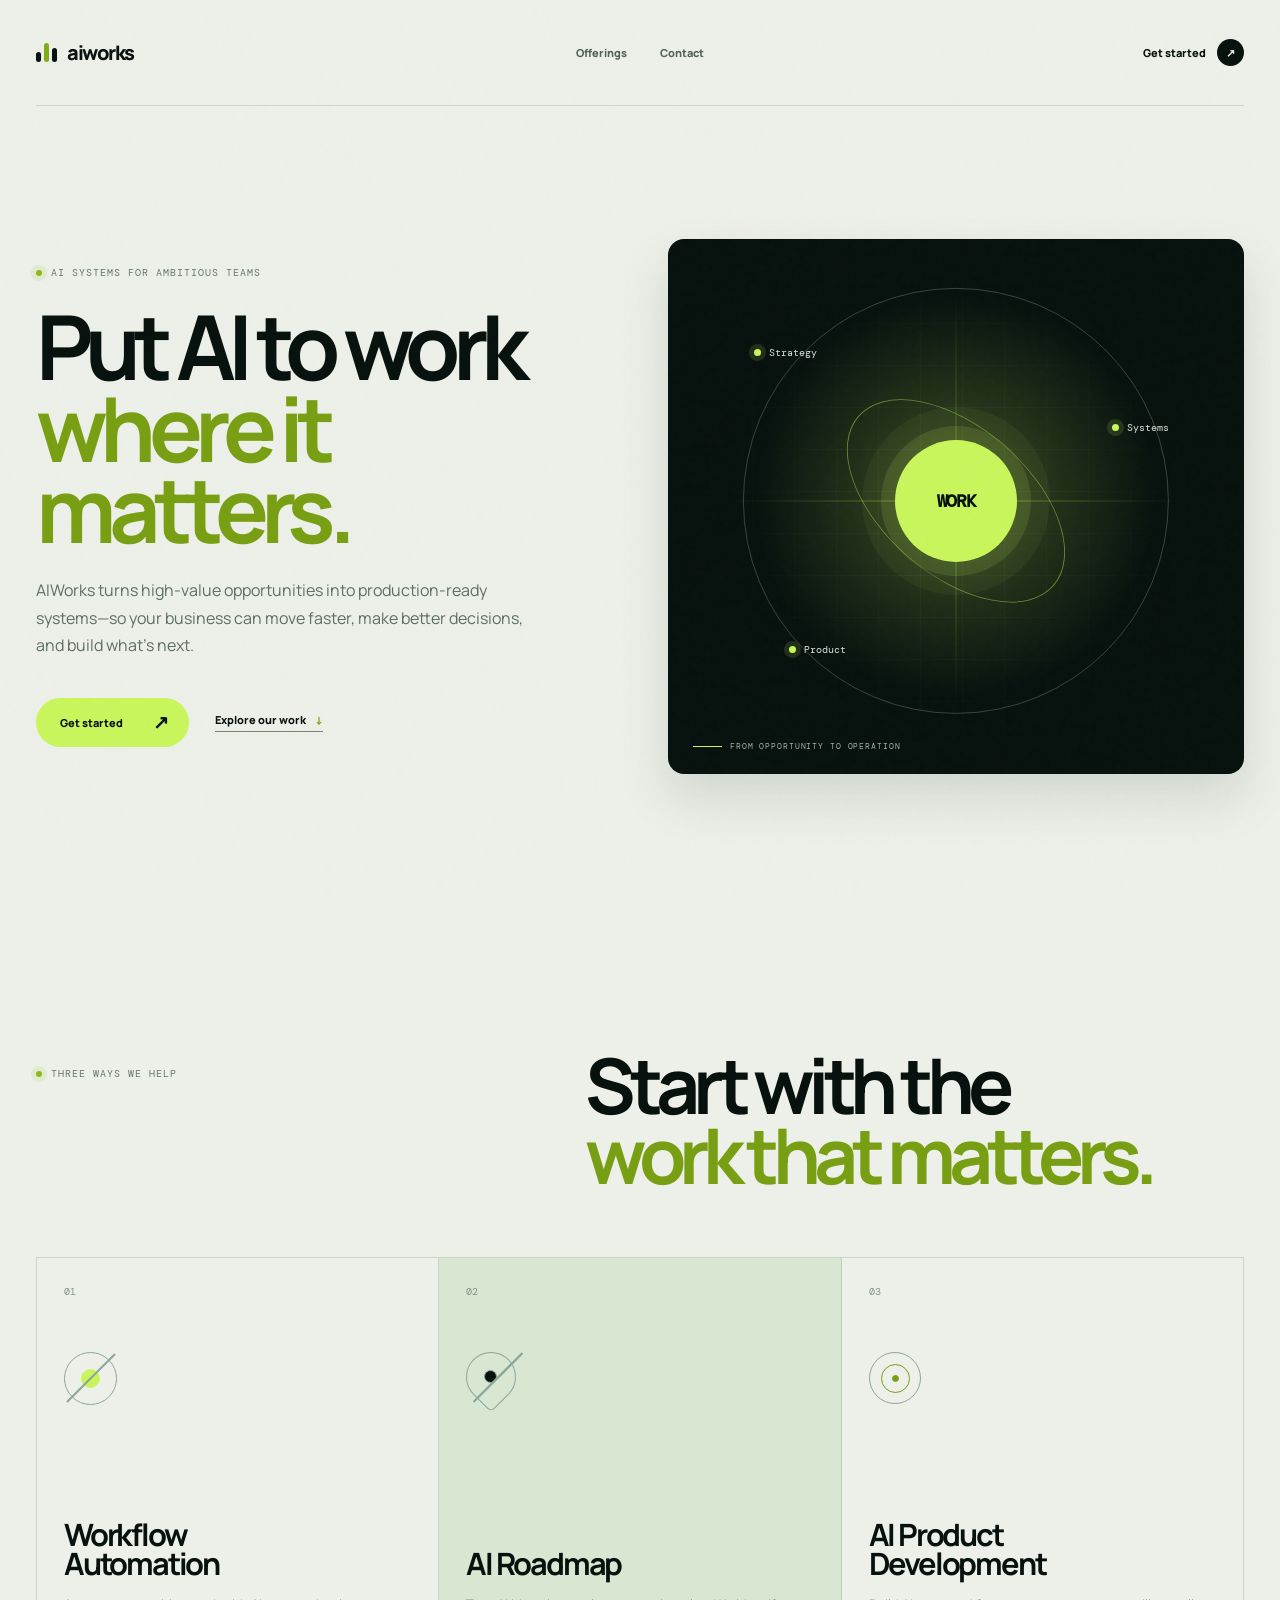
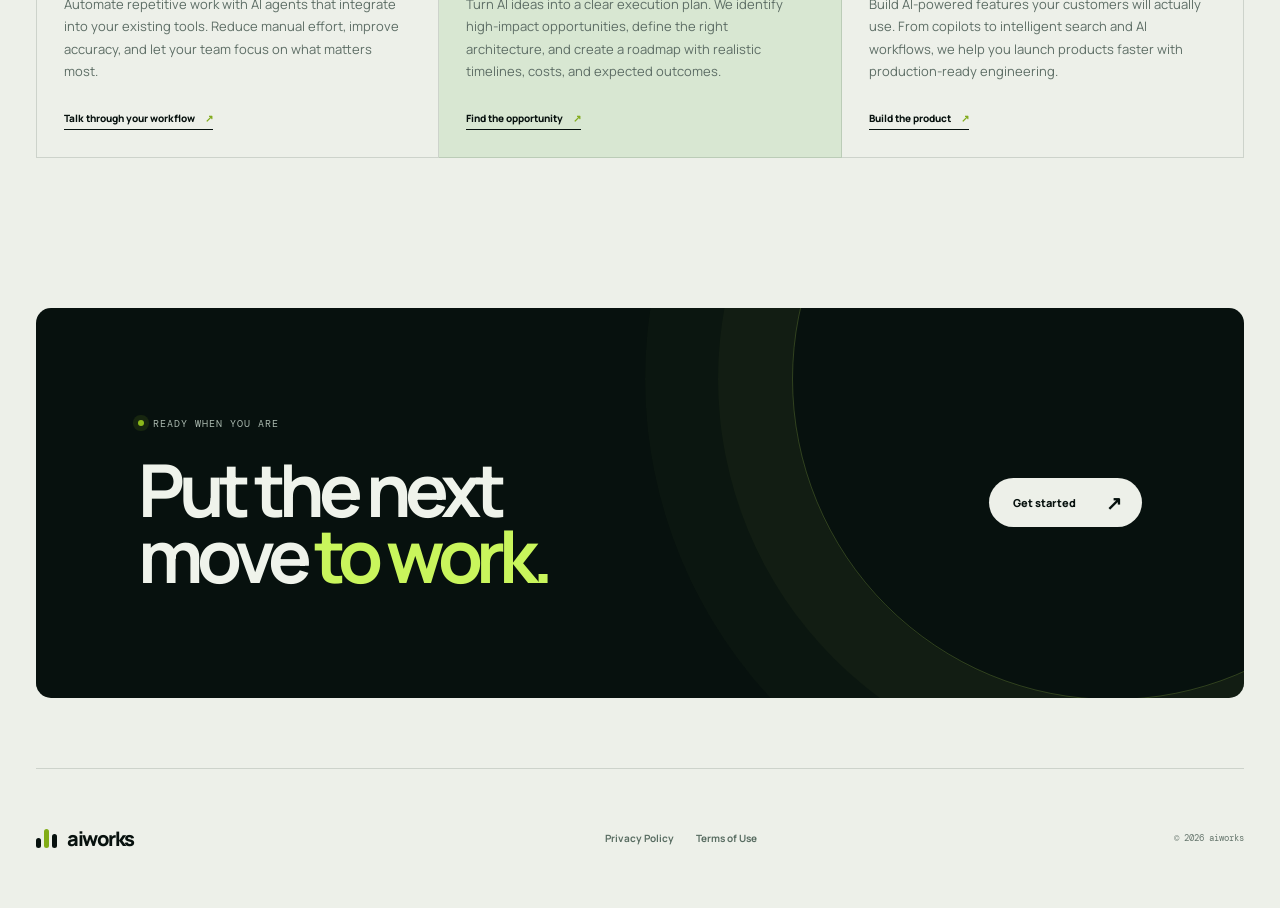
==== commit bbccd886: "Refresh AIWorks landing page copy and visual system" ====
--- a/index.html
+++ b/index.html
@@ -3,24 +3,20 @@
   <head>
     <meta charset="UTF-8" />
     <meta name="viewport" content="width=device-width, initial-scale=1.0" />
-    <meta name="description" content="AIWorks builds AI products, workflows, and infrastructure for businesses ready to lead." />
-    <title>AIWorks — Intelligence, made operational</title>
+    <meta name="description" content="AIWorks puts AI to work where it matters—across operations, products, and strategy." />
+    <title>AIWorks — Put AI to work where it matters</title>
     <link rel="preconnect" href="https://fonts.googleapis.com" />
     <link rel="preconnect" href="https://fonts.gstatic.com" crossorigin />
     <link href="https://fonts.googleapis.com/css2?family=DM+Mono:wght@400;500&family=Manrope:wght@400;500;600;700;800&display=swap" rel="stylesheet" />
     <link rel="stylesheet" href="styles.css" />
   </head>
   <body>
-    <div class="noise" aria-hidden="true"></div>
-    <div class="cursor-glow" aria-hidden="true"></div>
+    <div class="grain" aria-hidden="true"></div>
 
     <header class="site-header shell">
-      <a class="brand" href="#top" aria-label="AIWorks home">
-        <span class="brand-symbol"><i></i><i></i><i></i></span>
-        <span>aiworks</span>
-      </a>
+      <a class="brand" href="#top" aria-label="AIWorks home"><span class="brand-mark"><i></i><i></i><i></i></span><span>aiworks</span></a>
       <nav class="desktop-nav" aria-label="Primary navigation">
-        <a href="#services">What we build</a>
+        <a href="#offerings">Offerings</a>
         <a href="#contact">Contact</a>
       </nav>
       <a class="header-cta" href="https://cal.com/" target="_blank" rel="noreferrer">Get started <span aria-hidden="true">↗</span></a>
@@ -30,93 +26,79 @@
     <main id="top">
       <section class="hero shell">
         <div class="hero-copy reveal">
-          <p class="hero-overline"><span></span> AI systems with an edge</p>
-          <h1>Intelligence<br />that <em>compounds.</em></h1>
-          <p class="hero-text">We help businesses turn AI into a competitive advantage through intelligent products, automated workflows, and production-ready infrastructure.</p>
+          <p class="eyebrow"><span></span> AI systems for ambitious teams</p>
+          <h1>Put AI to work<br /><em>where it matters.</em></h1>
+          <p>AIWorks turns high-value opportunities into production-ready systems—so your business can move faster, make better decisions, and build what’s next.</p>
           <div class="hero-actions">
-            <a class="button button-bright" href="https://cal.com/" target="_blank" rel="noreferrer">Get started <span aria-hidden="true">↗</span></a>
-            <a class="inline-link" href="#services">See what we build <span aria-hidden="true">↓</span></a>
+            <a class="button button-primary" href="https://cal.com/" target="_blank" rel="noreferrer">Get started <span aria-hidden="true">↗</span></a>
+            <a class="text-link" href="#offerings">Explore our work <span aria-hidden="true">↓</span></a>
           </div>
         </div>
 
-        <div class="fix-stream reveal" aria-label="Common AI problems AIWorks fixes">
-          <div class="fix-stream-heading"><span>We’ll fix</span><i>✦</i><small>The blockers between idea and impact</small></div>
-          <div class="fix-rows">
-            <div class="fix-row"><div class="fix-rail"><span>AI pilots that never reach production</span><i>✦</i><span>AI pilots that never reach production</span><i>✦</i><span>AI pilots that never reach production</span><i>✦</i></div></div>
-            <div class="fix-row reverse"><div class="fix-rail"><span>Lack of elite AI engineering talent</span><i>✦</i><span>Lack of elite AI engineering talent</span><i>✦</i><span>Lack of elite AI engineering talent</span><i>✦</i></div></div>
-            <div class="fix-row"><div class="fix-rail"><span>Manual workflows that are expensive and inefficient</span><i>✦</i><span>Manual workflows that are expensive and inefficient</span><i>✦</i><span>Manual workflows that are expensive and inefficient</span><i>✦</i></div></div>
-            <div class="fix-row reverse"><div class="fix-rail"><span>Off-the-shelf AI tools don’t fit enterprise needs</span><i>✦</i><span>Off-the-shelf AI tools don’t fit enterprise needs</span><i>✦</i><span>Off-the-shelf AI tools don’t fit enterprise needs</span><i>✦</i></div></div>
-            <div class="fix-row"><div class="fix-rail"><span>Uncertainty around AI strategy</span><i>✦</i><span>Uncertainty around AI strategy</span><i>✦</i><span>Uncertainty around AI strategy</span><i>✦</i></div></div>
-          </div>
-          <p class="fix-stream-footer"><span></span> Built to clear the path forward</p>
+        <div class="workfield reveal" aria-label="Animated AIWorks visual">
+          <div class="field-glow"></div>
+          <div class="field-grid"></div>
+          <div class="field-ring ring-large"></div>
+          <div class="field-ring ring-small"></div>
+          <div class="field-line line-a"></div>
+          <div class="field-line line-b"></div>
+          <div class="field-core"><span>WORK</span></div>
+          <div class="field-node node-one"><i></i><span>Strategy</span></div>
+          <div class="field-node node-two"><i></i><span>Systems</span></div>
+          <div class="field-node node-three"><i></i><span>Product</span></div>
+          <p class="field-caption"><span></span> From opportunity to operation</p>
+        </div>
+      </section>
+
+      <section class="offerings shell" id="offerings">
+        <div class="offerings-intro reveal">
+          <p class="eyebrow"><span></span> Three ways we help</p>
+          <h2>Start with the<br /><em>work that matters.</em></h2>
         </div>
 
-        <div class="scroll-hint" aria-hidden="true"><span>Scroll to explore</span><i></i></div>
-      </section>
-
-      <section class="statement shell reveal">
-        <div class="statement-mark">✦</div>
-        <p>AI is only valuable when it makes the business <em>faster, sharper, and harder to outpace.</em></p>
-      </section>
-
-      <section class="services shell" id="services">
-        <div class="services-heading reveal">
-          <p class="hero-overline"><span></span> Selected work</p>
-          <h2>Built around<br /><em>real leverage.</em></h2>
-        </div>
-        <div class="services-stack">
-          <article class="service-card service-roadmap reveal">
-            <div class="card-top"><span>01</span><span class="card-arrow">↗</span></div>
-            <div class="card-content">
-              <h3>AI Roadmap</h3>
-              <p>Turn AI ideas into a clear execution plan. We identify high-impact opportunities, define the right architecture, and create a roadmap with realistic timelines, costs, and expected outcomes.</p>
-            </div>
-            <div class="card-detail"><span>Opportunity mapping</span><span>Architecture</span><span>Execution plan</span></div>
+        <div class="offering-grid">
+          <article class="offering-card reveal">
+            <div class="card-number">01</div>
+            <div class="card-icon card-icon-automation"><i></i><i></i><i></i></div>
+            <h3>Workflow<br />Automation</h3>
+            <p>Automate repetitive work with AI agents that integrate into your existing tools. Reduce manual effort, improve accuracy, and let your team focus on what matters most.</p>
+            <a href="https://cal.com/" target="_blank" rel="noreferrer">Talk through your workflow <span aria-hidden="true">↗</span></a>
           </article>
 
-          <article class="service-card service-workflow reveal">
-            <div class="card-top"><span>02</span><span class="card-arrow">↗</span></div>
-            <div class="card-content">
-              <h3>Workflow<br />Automation</h3>
-              <p>Automate repetitive work with AI agents that integrate into your existing tools. Reduce manual effort, improve accuracy, and let your team focus on what matters most.</p>
-            </div>
-            <div class="card-detail"><span>Integrated agents</span><span>Operational accuracy</span><span>Time back</span></div>
+          <article class="offering-card featured reveal">
+            <div class="card-number">02</div>
+            <div class="card-icon card-icon-roadmap"><i></i><i></i><i></i></div>
+            <h3>AI Roadmap</h3>
+            <p>Turn AI ideas into a clear execution plan. We identify high-impact opportunities, define the right architecture, and create a roadmap with realistic timelines, costs, and expected outcomes.</p>
+            <a href="https://cal.com/" target="_blank" rel="noreferrer">Find the opportunity <span aria-hidden="true">↗</span></a>
           </article>
 
-          <article class="service-card service-product reveal">
-            <div class="card-top"><span>03</span><span class="card-arrow">↗</span></div>
-            <div class="card-content">
-              <h3>AI Product<br />Development</h3>
-              <p>Build AI-powered features your customers will actually use. From copilots to intelligent search and AI workflows, we help you launch products faster with production-ready engineering.</p>
-            </div>
-            <div class="card-detail"><span>Copilots</span><span>AI search</span><span>Production engineering</span></div>
+          <article class="offering-card reveal">
+            <div class="card-number">03</div>
+            <div class="card-icon card-icon-product"><i></i><i></i><i></i></div>
+            <h3>AI Product<br />Development</h3>
+            <p>Build AI-powered features your customers will actually use. From copilots to intelligent search and AI workflows, we help you launch products faster with production-ready engineering.</p>
+            <a href="https://cal.com/" target="_blank" rel="noreferrer">Build the product <span aria-hidden="true">↗</span></a>
           </article>
         </div>
       </section>
 
-      <section class="closing shell" id="contact">
-        <div class="closing-light"></div>
-        <div class="closing-copy reveal">
-          <p class="hero-overline"><span></span> Make the move</p>
-          <h2>Put AI to work<br /><em>where it matters.</em></h2>
-          <p>Bring us a sharp opportunity or a complicated operational problem. We’ll help turn it into an advantage that lasts.</p>
-          <a class="button button-light" href="https://cal.com/" target="_blank" rel="noreferrer">Get started <span aria-hidden="true">↗</span></a>
+      <section class="contact shell" id="contact">
+        <div class="contact-copy reveal">
+          <p class="eyebrow"><span></span> Ready when you are</p>
+          <h2>Put the next<br />move <em>to work.</em></h2>
         </div>
-        <div class="closing-orbit reveal" aria-hidden="true"><span></span><span></span><span></span><i>+</i></div>
+        <a class="button button-light reveal" href="https://cal.com/" target="_blank" rel="noreferrer">Get started <span aria-hidden="true">↗</span></a>
       </section>
     </main>
 
     <footer class="site-footer shell">
-      <a class="brand" href="#top"><span class="brand-symbol"><i></i><i></i><i></i></span><span>aiworks</span></a>
+      <a class="brand" href="#top"><span class="brand-mark"><i></i><i></i><i></i></span><span>aiworks</span></a>
       <div class="footer-links">
-        <a href="https://www.fractional.ai/request-a-consult" target="_blank" rel="noreferrer">Get Started <span aria-hidden="true">↗</span></a>
-        <a href="#services">For Enterprise <span aria-hidden="true">↑</span></a>
-      </div>
-      <div class="footer-meta">
-        <small>© 2026 aiworks</small>
         <a href="https://www.fractional.ai/privacy-policy" target="_blank" rel="noreferrer">Privacy Policy</a>
         <a href="https://www.fractional.ai/terms-of-use" target="_blank" rel="noreferrer">Terms of Use</a>
       </div>
+      <small>© 2026 aiworks</small>
     </footer>
 
     <script src="script.js"></script>
--- a/styles.css
+++ b/styles.css
@@ -1,59 +1,45 @@
 :root {
-  --paper: #e8e9e2;
-  --ink: #06100d;
-  --ink-soft: #99a39d;
-  --acid: #d5fb5a;
-  --mint: #bce7c2;
-  --line: rgba(225, 239, 227, .16);
+  --ink: #07110e;
+  --canvas: #edf0e9;
+  --muted: #5d6d65;
+  --line: rgba(9, 35, 25, .14);
+  --lime: #c9f55c;
+  --mint: #d8e7d2;
   --display: "Manrope", Arial, sans-serif;
   --mono: "DM Mono", monospace;
 }
 
 * { box-sizing: border-box; }
 html { scroll-behavior: smooth; }
-body { min-width: 320px; margin: 0; color: var(--paper); background: var(--ink); font-family: var(--display); overflow-x: hidden; }
+body { min-width: 320px; margin: 0; color: var(--ink); background: var(--canvas); font-family: var(--display); overflow-x: hidden; }
 a { color: inherit; text-decoration: none; }
 button { font: inherit; }
 h1, h2, h3, p { margin-top: 0; }
-.shell { width: min(1352px, calc(100% - 72px)); margin: 0 auto; }
-.noise { position: fixed; inset: 0; z-index: 20; pointer-events: none; opacity: .12; background-image: url("data:image/svg+xml,%3Csvg viewBox='0 0 180 180' xmlns='http://www.w3.org/2000/svg'%3E%3Cfilter id='noise'%3E%3CfeTurbulence type='fractalNoise' baseFrequency='.8' numOctaves='4' stitchTiles='stitch'/%3E%3C/filter%3E%3Crect width='100%25' height='100%25' filter='url(%23noise)' opacity='.25'/%3E%3C/svg%3E"); }
-.cursor-glow { position: absolute; top: -470px; left: 50%; z-index: -1; width: 1100px; height: 1020px; border-radius: 50%; transform: translateX(-50%); background: radial-gradient(ellipse, rgba(124, 185, 122, .19), rgba(6, 16, 13, 0) 67%); filter: blur(3px); }
+.shell { width: min(1340px, calc(100% - 72px)); margin: 0 auto; }
+.grain { position: fixed; inset: 0; z-index: 10; pointer-events: none; opacity: .1; background-image: url("data:image/svg+xml,%3Csvg viewBox='0 0 180 180' xmlns='http://www.w3.org/2000/svg'%3E%3Cfilter id='noise'%3E%3CfeTurbulence type='fractalNoise' baseFrequency='.75' numOctaves='4' stitchTiles='stitch'/%3E%3C/filter%3E%3Crect width='100%25' height='100%25' filter='url(%23noise)' opacity='.2'/%3E%3C/svg%3E"); }
 
-.site-header { height: 103px; display: flex; position: relative; z-index: 5; align-items: center; justify-content: space-between; border-bottom: 1px solid var(--line); }
-.brand { display: inline-flex; gap: 10px; align-items: center; color: var(--paper); font-size: 20px; font-weight: 800; letter-spacing: -.075em; }
-.brand-symbol { display: flex; width: 21px; height: 20px; gap: 3px; align-items: flex-end; }
-.brand-symbol i { display: block; width: 5px; border-radius: 5px; background: var(--paper); }.brand-symbol i:nth-child(1) { height: 10px; }.brand-symbol i:nth-child(2) { height: 19px; background: var(--acid); }.brand-symbol i:nth-child(3) { height: 14px; }
-.desktop-nav { display: flex; position: absolute; left: 50%; gap: 32px; transform: translateX(-50%); color: #b6c0ba; font-size: 11px; font-weight: 700; letter-spacing: .01em; }.desktop-nav a { transition: color .2s ease; }.desktop-nav a:hover { color: var(--acid); }
-.header-cta { display: inline-flex; gap: 12px; align-items: center; color: var(--acid); font-size: 11px; font-weight: 800; letter-spacing: .02em; }.header-cta span { display: grid; width: 26px; height: 26px; place-items: center; border: 1px solid rgba(213, 251, 90, .35); border-radius: 50%; transition: transform .25s ease, background .25s ease; }.header-cta:hover span { color: var(--ink); background: var(--acid); transform: rotate(45deg); }
-.menu-button { display: none; }
+.site-header { height: 106px; position: relative; z-index: 4; display: flex; align-items: center; justify-content: space-between; border-bottom: 1px solid var(--line); }.brand { display: inline-flex; gap: 10px; align-items: center; font-size: 20px; font-weight: 800; letter-spacing: -.075em; }.brand-mark { display: flex; width: 21px; height: 19px; gap: 3px; align-items: flex-end; }.brand-mark i { display: block; width: 5px; border-radius: 4px; background: var(--ink); }.brand-mark i:nth-child(1) { height: 10px; }.brand-mark i:nth-child(2) { height: 19px; background: #82ad17; }.brand-mark i:nth-child(3) { height: 14px; }.desktop-nav { position: absolute; left: 50%; display: flex; gap: 33px; transform: translateX(-50%); color: #506259; font-size: 11px; font-weight: 800; }.desktop-nav a { transition: color .2s ease; }.desktop-nav a:hover { color: #709d10; }.header-cta { display: inline-flex; gap: 11px; align-items: center; font-size: 11px; font-weight: 800; }.header-cta span { display: grid; width: 27px; height: 27px; place-items: center; border-radius: 50%; color: var(--canvas); background: var(--ink); transition: transform .22s ease, background .22s ease; }.header-cta:hover span { color: var(--ink); background: var(--lime); transform: rotate(45deg); }.menu-button { display: none; }
 
-.hero { display: grid; min-height: calc(100vh - 103px); padding: 82px 0 48px; position: relative; grid-template-columns: .95fr 1.05fr; gap: 32px; align-items: center; }
-.hero-copy { position: relative; z-index: 2; padding-bottom: 55px; }.hero-overline { display: flex; gap: 9px; align-items: center; margin-bottom: 27px; color: #a4b0a8; font: 10px var(--mono); letter-spacing: .11em; text-transform: uppercase; }.hero-overline span { display: block; width: 6px; height: 6px; border-radius: 50%; background: var(--acid); box-shadow: 0 0 0 5px rgba(213, 251, 90, .13); }
-h1, h2 { margin-bottom: 26px; font-weight: 700; letter-spacing: -.083em; line-height: .9; } h1 { max-width: 720px; font-size: clamp(61px, 7.05vw, 104px); } h1 em, h2 em { color: var(--acid); font-style: normal; }
-.hero-text { max-width: 530px; margin-bottom: 37px; color: #a7b3ac; font-size: 16px; line-height: 1.7; }.hero-actions { display: flex; gap: 25px; align-items: center; flex-wrap: wrap; }
-.button { display: inline-flex; gap: 34px; align-items: center; justify-content: center; padding: 17px 19px 17px 24px; border-radius: 50px; font-size: 11px; font-weight: 800; letter-spacing: .02em; transition: transform .25s ease, background .25s ease; }.button:hover { transform: translateY(-3px); }.button span { font-size: 19px; line-height: 10px; }.button-bright { color: var(--ink); background: var(--acid); }.button-bright:hover { background: #e5ff8b; }.inline-link { padding-bottom: 4px; border-bottom: 1px solid #78837d; color: #eff2ec; font-size: 11px; font-weight: 700; }.inline-link span { margin-left: 7px; color: var(--acid); }
+.hero { min-height: calc(100vh - 106px); padding: 77px 0 70px; display: grid; grid-template-columns: 1fr 1fr; gap: 56px; align-items: center; }.eyebrow { display: flex; gap: 9px; align-items: center; margin-bottom: 26px; color: #65766c; font: 10px var(--mono); letter-spacing: .1em; text-transform: uppercase; }.eyebrow span { display: block; width: 6px; height: 6px; border-radius: 50%; background: #8cb91b; box-shadow: 0 0 0 5px rgba(140,185,27,.12); }h1, h2 { font-weight: 700; letter-spacing: -.085em; line-height: .91; }h1 { max-width: 740px; margin-bottom: 27px; font-size: clamp(57px, 7vw, 103px); }h1 em, h2 em { color: #789f13; font-style: normal; }.hero-copy > p:not(.eyebrow) { max-width: 500px; margin-bottom: 38px; color: var(--muted); font-size: 16px; line-height: 1.72; }.hero-actions { display: flex; gap: 26px; align-items: center; flex-wrap: wrap; }.button { display: inline-flex; gap: 30px; align-items: center; justify-content: center; padding: 17px 20px 17px 24px; border-radius: 50px; font-size: 11px; font-weight: 800; transition: transform .22s ease, background .22s ease; }.button:hover { transform: translateY(-3px); }.button span { font-size: 19px; line-height: 10px; }.button-primary { background: var(--lime); }.button-primary:hover { background: #b7e644; }.text-link { padding-bottom: 4px; border-bottom: 1px solid #75837a; font-size: 11px; font-weight: 800; }.text-link span { margin-left: 7px; color: #779e11; }
 
-.fix-stream { height: min(580px, 43vw); min-height: 440px; padding: 21px 0; position: relative; display: flex; overflow: hidden; flex-direction: column; justify-content: center; background: linear-gradient(145deg, rgba(42, 65, 54, .58), rgba(10, 26, 21, .12) 45%, rgba(111, 164, 77, .19)); border: 1px solid rgba(219, 239, 220, .18); border-radius: 18px; box-shadow: inset 0 0 110px rgba(5, 18, 14, .6), 0 40px 100px rgba(0,0,0,.22); }.fix-stream:before, .fix-stream:after { content: ""; position: absolute; z-index: 2; right: 0; left: 0; height: 80px; pointer-events: none; }.fix-stream:before { top: 0; background: linear-gradient(var(--ink), transparent); }.fix-stream:after { bottom: 0; background: linear-gradient(transparent, var(--ink)); }.fix-stream-heading { position: absolute; z-index: 3; top: 28px; left: 29px; display: flex; gap: 10px; align-items: center; color: var(--acid); font: 10px var(--mono); letter-spacing: .1em; text-transform: uppercase; }.fix-stream-heading i { font-size: 11px; font-style: normal; }.fix-stream-heading small { padding-left: 10px; border-left: 1px solid rgba(213,251,90,.35); color: #a0aea6; font: inherit; }.fix-rows { display: grid; gap: 9px; transform: rotate(-7deg) scale(1.13); }.fix-row { overflow: hidden; padding: 11px 0; border-top: 1px solid rgba(231,241,226,.1); border-bottom: 1px solid rgba(231,241,226,.1); white-space: nowrap; }.fix-rail { display: flex; width: max-content; gap: 19px; align-items: center; animation: rail-left 26s linear infinite; }.fix-row.reverse .fix-rail { animation: rail-right 31s linear infinite; }.fix-rail span { color: #e8efe7; font-size: clamp(16px, 1.65vw, 23px); font-weight: 700; letter-spacing: -.045em; }.fix-rail i { color: var(--acid); font-size: 13px; font-style: normal; }.fix-stream-footer { position: absolute; z-index: 3; bottom: 24px; left: 29px; display: flex; gap: 8px; align-items: center; margin: 0; color: #a5b1aa; font: 8px var(--mono); letter-spacing: .1em; text-transform: uppercase; }.fix-stream-footer span { width: 30px; height: 1px; background: var(--acid); }.scroll-hint { display: flex; position: absolute; bottom: 42px; left: 0; gap: 13px; align-items: center; color: #7e8b84; font: 9px var(--mono); letter-spacing: .11em; text-transform: uppercase; }.scroll-hint i { display: block; width: 1px; height: 30px; background: linear-gradient(var(--acid), transparent); animation: scroll-line 1.8s ease-in-out infinite; }
+.workfield { min-height: 535px; position: relative; overflow: hidden; border-radius: 16px; color: #f0f4eb; background: var(--ink); box-shadow: 0 24px 50px rgba(15, 49, 34, .13); }.field-glow { position: absolute; left: 50%; top: 48%; width: 430px; aspect-ratio: 1; border-radius: 50%; transform: translate(-50%, -50%); background: radial-gradient(circle, rgba(201,245,92,.28), rgba(201,245,92,0) 66%); }.field-grid { position: absolute; inset: 0; opacity: .27; background-image: linear-gradient(rgba(234,248,229,.16) 1px, transparent 1px), linear-gradient(90deg, rgba(234,248,229,.16) 1px, transparent 1px); background-size: 42px 42px; mask-image: radial-gradient(circle at 50% 50%, black, transparent 72%); }.field-ring { position: absolute; left: 50%; top: 49%; border: 1px solid rgba(224,249,203,.22); border-radius: 50%; transform: translate(-50%, -50%); }.ring-large { width: 74%; aspect-ratio: 1; animation: spin 24s linear infinite; }.ring-small { width: 45%; aspect-ratio: 1; border-color: rgba(201,245,92,.48); transform: translate(-50%, -50%) rotate(41deg) scaleY(.57); animation: spin-reverse 16s linear infinite; }.field-line { position: absolute; left: 50%; top: 49%; background: linear-gradient(90deg, transparent, rgba(201,245,92,.46), transparent); }.line-a { width: 79%; height: 1px; transform: translate(-50%, -50%); }.line-b { width: 1px; height: 78%; transform: translate(-50%, -50%); background: linear-gradient(0deg, transparent, rgba(201,245,92,.38), transparent); }.field-core { position: absolute; left: 50%; top: 49%; display: grid; width: 122px; height: 122px; place-items: center; border-radius: 50%; transform: translate(-50%, -50%); color: var(--ink); background: var(--lime); box-shadow: 0 0 0 14px rgba(201,245,92,.12), 0 0 0 33px rgba(201,245,92,.05); font: 700 18px var(--mono); letter-spacing: -.08em; animation: core-pulse 4s ease-in-out infinite; }.field-node { position: absolute; display: flex; gap: 8px; align-items: center; color: #dce5dc; font: 10px var(--mono); }.field-node i { display: block; width: 7px; height: 7px; border-radius: 50%; background: var(--lime); box-shadow: 0 0 0 5px rgba(201,245,92,.13); }.node-one { top: 20%; left: 15%; }.node-two { right: 13%; top: 34%; }.node-three { bottom: 22%; left: 21%; }.field-caption { position: absolute; bottom: 23px; left: 25px; display: flex; gap: 8px; align-items: center; margin: 0; color: #a1b0a7; font: 8px var(--mono); letter-spacing: .11em; text-transform: uppercase; }.field-caption span { display: block; width: 29px; height: 1px; background: var(--lime); }
 
-.statement { display: grid; padding: 172px 10% 165px; grid-template-columns: 57px 1fr; gap: 28px; align-items: start; }.statement-mark { color: var(--acid); font-size: 26px; }.statement p { max-width: 980px; margin: 0; color: #d9dfd7; font-size: clamp(33px, 4.45vw, 65px); font-weight: 600; letter-spacing: -.067em; line-height: 1.03; }.statement em { color: var(--acid); font-style: normal; }
+.offerings { padding: 150px 0; }.offerings-intro { display: grid; margin-bottom: 67px; grid-template-columns: 1fr 1.2fr; align-items: start; }.offerings-intro .eyebrow { padding-top: 17px; }.offerings h2 { margin: 0; font-size: clamp(50px, 6vw, 87px); }.offering-grid { display: grid; grid-template-columns: repeat(3, 1fr); border-top: 1px solid var(--line); border-left: 1px solid var(--line); }.offering-card { min-height: 500px; padding: 27px; position: relative; display: flex; overflow: hidden; flex-direction: column; border-right: 1px solid var(--line); border-bottom: 1px solid var(--line); transition: color .3s ease, background .3s ease, transform .3s ease; }.offering-card:after { content: ""; position: absolute; right: -110px; bottom: -125px; width: 260px; height: 260px; border-radius: 50%; opacity: 0; background: var(--lime); filter: blur(25px); transition: opacity .35s ease; }.offering-card:hover { z-index: 1; color: #f1f4ec; background: var(--ink); transform: translateY(-9px); }.offering-card:hover:after { opacity: .2; }.offering-card.featured { background: var(--mint); }.card-number, .card-icon, .offering-card h3, .offering-card p, .offering-card a { position: relative; z-index: 1; }.card-number { color: #839188; font: 10px var(--mono); }.card-icon { width: 58px; height: 58px; margin: 54px 0 auto; position: relative; }.card-icon i { position: absolute; display: block; border: 1px solid #8ca69a; }.card-icon-automation i:nth-child(1) { width: 53px; height: 53px; border-radius: 50%; }.card-icon-automation i:nth-child(2) { width: 19px; height: 19px; left: 17px; top: 17px; border-radius: 50%; background: var(--lime); border-color: var(--lime); }.card-icon-automation i:nth-child(3) { width: 1px; height: 68px; left: 26px; top: -8px; transform: rotate(45deg); }.card-icon-roadmap i:nth-child(1) { width: 50px; height: 50px; border-radius: 50% 50% 50% 5px; transform: rotate(-45deg); }.card-icon-roadmap i:nth-child(2) { width: 13px; height: 13px; left: 18px; top: 18px; border-radius: 50%; background: var(--ink); }.card-icon-roadmap i:nth-child(3) { width: 1px; height: 69px; left: 31px; top: -9px; background: #8ca69a; transform: rotate(45deg); }.card-icon-product i:nth-child(1) { width: 52px; height: 52px; border-radius: 50%; }.card-icon-product i:nth-child(2) { width: 29px; height: 29px; left: 12px; top: 12px; border-radius: 50%; border-color: #789e19; }.card-icon-product i:nth-child(3) { width: 7px; height: 7px; left: 23px; top: 23px; border-radius: 50%; background: #789e19; border-color: #789e19; }.offering-card h3 { margin: 0 0 16px; font-size: clamp(29px, 2.4vw, 38px); letter-spacing: -.072em; line-height: .94; }.offering-card p { max-width: 340px; margin-bottom: 29px; color: var(--muted); font-size: 13px; line-height: 1.7; transition: color .3s ease; }.offering-card:hover p { color: #bfcac2; }.offering-card a { width: max-content; padding-bottom: 4px; border-bottom: 1px solid currentColor; font-size: 10px; font-weight: 800; }.offering-card a span { margin-left: 8px; color: #82ab1d; }
 
-.services { padding: 54px 0 170px; }.services-heading { display: grid; margin-bottom: 65px; grid-template-columns: .95fr 1.05fr; align-items: start; }.services-heading .hero-overline { padding-top: 15px; }.services-heading h2 { margin: 0; font-size: clamp(52px, 6vw, 88px); }.services-stack { display: grid; grid-template-columns: repeat(3, 1fr); border-top: 1px solid var(--line); }.service-card { min-height: 505px; padding: 25px; position: relative; display: flex; overflow: hidden; flex-direction: column; border-right: 1px solid var(--line); border-bottom: 1px solid var(--line); background: rgba(231, 241, 226, .025); transition: transform .35s cubic-bezier(.2,.8,.2,1), background .35s ease; }.service-card:first-child { border-left: 1px solid var(--line); }.service-card:after { content: ""; position: absolute; z-index: 0; top: -150px; right: -150px; width: 285px; height: 285px; border-radius: 50%; opacity: 0; background: var(--acid); filter: blur(35px); transition: opacity .45s ease; }.service-card:hover { z-index: 1; transform: translateY(-10px); background: #16271f; }.service-card:hover:after { opacity: .21; }.service-workflow { background: #d8f86e; color: var(--ink); }.service-workflow:after { background: #fff; }.service-workflow:hover { background: #d8f86e; }.service-workflow .card-top span:first-child, .service-workflow p { color: #416035; }.service-workflow .card-arrow { border-color: rgba(6,16,13,.2); }.card-top, .card-content, .card-detail { position: relative; z-index: 1; }.card-top { display: flex; justify-content: space-between; align-items: center; color: #a6b3ac; font: 10px var(--mono); }.card-arrow { display: grid; width: 30px; height: 30px; place-items: center; border: 1px solid rgba(231,241,226,.27); border-radius: 50%; color: var(--acid); font: 14px var(--display); transition: transform .25s ease; }.service-card:hover .card-arrow { transform: rotate(45deg); }.card-content { margin: auto 0 26px; }.card-content h3 { margin-bottom: 17px; font-size: clamp(28px, 2.5vw, 38px); letter-spacing: -.07em; line-height: .95; }.card-content p { margin-bottom: 0; color: #a5b3aa; font-size: 13px; line-height: 1.72; }.card-detail { display: flex; gap: 7px; flex-wrap: wrap; }.card-detail span { padding: 7px 9px; border: 1px solid rgba(231,241,226,.2); border-radius: 30px; color: #bcc8c1; font: 8px var(--mono); letter-spacing: .04em; }.service-workflow .card-detail span { border-color: rgba(6,16,13,.16); color: #315128; }
+.contact { min-height: 390px; margin-bottom: 70px; padding: 74px 8%; display: flex; position: relative; overflow: hidden; align-items: center; justify-content: space-between; gap: 45px; border-radius: 15px; color: #eff3eb; background: var(--ink); }.contact:after { content: ""; position: absolute; right: -190px; top: -250px; width: 640px; height: 640px; border: 1px solid rgba(202,245,94,.21); border-radius: 50%; box-shadow: 0 0 0 74px rgba(202,245,94,.03), 0 0 0 147px rgba(202,245,94,.02); }.contact-copy, .contact > a { position: relative; z-index: 1; }.contact .eyebrow { color: #a9b8ae; }.contact h2 { max-width: 735px; margin: 0; font-size: clamp(47px, 5.7vw, 80px); }.contact h2 em { color: var(--lime); }.button-light { color: var(--ink); background: var(--canvas); }.button-light:hover { background: var(--lime); }
 
-.closing { min-height: 650px; margin-bottom: 79px; padding: 97px 10.3%; position: relative; display: grid; overflow: hidden; grid-template-columns: 1.15fr .85fr; gap: 25px; align-items: center; border-radius: 18px; color: var(--ink); background: var(--mint); }.closing-light { position: absolute; top: -280px; right: -150px; width: 760px; height: 760px; border: 1px solid rgba(5,20,13,.17); border-radius: 50%; box-shadow: 0 0 0 85px rgba(5,20,13,.04), 0 0 0 170px rgba(5,20,13,.025); }.closing-copy { position: relative; z-index: 1; }.closing .hero-overline { color: #486653; }.closing .hero-overline span { background: #113d29; box-shadow: 0 0 0 5px rgba(17,61,41,.11); }.closing h2 { max-width: 740px; font-size: clamp(53px, 6.1vw, 86px); }.closing h2 em { color: #568018; }.closing-copy > p:not(.hero-overline) { max-width: 460px; margin-bottom: 37px; color: #365544; font-size: 15px; line-height: 1.7; }.button-light { color: var(--paper); background: var(--ink); }.button-light:hover { color: var(--ink); background: #f0fae2; }.closing-orbit { width: min(31vw, 380px); aspect-ratio: 1; position: relative; z-index: 1; margin-left: auto; border: 1px solid rgba(6,16,13,.22); border-radius: 50%; animation: orbit-spin 24s linear infinite; }.closing-orbit span { position: absolute; width: 18px; height: 18px; border-radius: 50%; background: var(--ink); }.closing-orbit span:nth-child(1) { top: 4%; left: 47%; }.closing-orbit span:nth-child(2) { top: 67%; right: 5%; width: 12px; height: 12px; }.closing-orbit span:nth-child(3) { bottom: 8%; left: 15%; width: 9px; height: 9px; background: #709d2a; }.closing-orbit i { display: grid; width: 111px; aspect-ratio: 1; position: absolute; left: 50%; top: 50%; place-items: center; border-radius: 50%; transform: translate(-50%, -50%); color: var(--paper); background: var(--ink); font: 42px var(--mono); font-style: normal; box-shadow: 0 0 0 13px rgba(6,16,13,.07); }
+.site-footer { min-height: 140px; display: grid; grid-template-columns: 1fr 1fr auto; gap: 30px; align-items: center; border-top: 1px solid var(--line); }.footer-links { display: flex; gap: 22px; color: #596d62; font-size: 10px; font-weight: 700; }.footer-links a:hover { color: #739b12; }.site-footer small { color: #68786f; font: 9px var(--mono); }
 
-.site-footer { min-height: 144px; display: grid; grid-template-columns: 1fr 1fr auto; gap: 32px; align-items: center; border-top: 1px solid var(--line); color: #9fab9f; }.footer-links, .footer-meta { display: flex; gap: 22px; align-items: center; }.footer-links { font-size: 11px; font-weight: 700; }.footer-links span { color: var(--acid); }.footer-meta { justify-content: flex-end; color: #7f8c84; font: 9px var(--mono); }.footer-meta a { transition: color .2s ease; }.footer-meta a:hover { color: var(--acid); }.site-footer small { font: inherit; }
+.reveal { opacity: 0; transform: translateY(24px); transition: opacity .75s ease, transform .75s cubic-bezier(.2,.85,.25,1); }.reveal.is-visible { opacity: 1; transform: none; }
+@keyframes spin { to { transform: translate(-50%, -50%) rotate(360deg); } }
+@keyframes spin-reverse { to { transform: translate(-50%, -50%) rotate(-319deg) scaleY(.57); } }
+@keyframes core-pulse { 50% { box-shadow: 0 0 0 23px rgba(201,245,92,.08), 0 0 0 43px rgba(201,245,92,.025); } }
 
-.reveal { opacity: 0; transform: translateY(28px); transition: opacity .8s ease, transform .8s cubic-bezier(.2,.85,.27,1); }.reveal.is-visible { opacity: 1; transform: none; }
-@keyframes orbit-spin { to { transform: rotate(360deg); } }
-@keyframes rail-left { to { transform: translateX(-33.333%); } }
-@keyframes rail-right { from { transform: translateX(-33.333%); } to { transform: translateX(0); } }
-@keyframes scroll-line { 50% { transform: scaleY(.35); transform-origin: top; } }
-
-@media (max-width: 940px) {
-  .shell { width: min(100% - 48px, 640px); }.site-header { height: 83px; }.desktop-nav, .header-cta { display: none; }.menu-button { display: flex; width: 34px; height: 34px; padding: 0; flex-direction: column; justify-content: center; gap: 6px; align-items: flex-end; border: 0; background: transparent; }.menu-button span { display: block; width: 25px; height: 1px; background: var(--paper); transition: transform .2s ease, width .2s ease; }.menu-button span:last-child { width: 15px; }.menu-button[aria-expanded="true"] span:first-child { transform: translateY(3.5px) rotate(45deg); }.menu-button[aria-expanded="true"] span:last-child { width: 25px; transform: translateY(-3.5px) rotate(-45deg); }.desktop-nav.is-open { display: flex; width: 100%; padding: 10px 18px; position: absolute; z-index: 5; top: 70px; left: 0; flex-direction: column; gap: 0; border: 1px solid var(--line); border-radius: 10px; background: #16271f; box-shadow: 0 18px 40px rgba(0,0,0,.23); }.desktop-nav.is-open a { padding: 13px 0; border-bottom: 1px solid var(--line); }.desktop-nav.is-open a:last-child { border-bottom: 0; }
-  .hero { min-height: auto; padding: 74px 0 94px; grid-template-columns: 1fr; }.hero-copy { padding-bottom: 12px; }.fix-stream { width: 100%; height: 510px; }.scroll-hint { display: none; }.statement { padding: 118px 6% 117px; }.services { padding-bottom: 115px; }.services-heading { margin-bottom: 48px; grid-template-columns: 1fr; gap: 8px; }.services-heading .hero-overline { padding: 0; }.services-stack { grid-template-columns: 1fr; }.service-card, .service-card:first-child { min-height: 365px; border-left: 1px solid var(--line); }.closing { min-height: auto; margin-bottom: 48px; padding: 66px 9%; grid-template-columns: 1fr; }.closing-orbit { width: min(67vw, 370px); margin: 15px auto 0; }.site-footer { min-height: 220px; padding: 35px 0; grid-template-columns: 1fr; gap: 20px; }.footer-meta { justify-content: flex-start; flex-wrap: wrap; }
+@media (max-width: 920px) {
+  .shell { width: min(100% - 48px, 650px); }.site-header { height: 82px; }.desktop-nav, .header-cta { display: none; }.menu-button { display: flex; width: 34px; height: 34px; padding: 0; flex-direction: column; justify-content: center; gap: 6px; align-items: flex-end; border: 0; background: transparent; }.menu-button span { display: block; width: 25px; height: 2px; background: var(--ink); transition: transform .2s ease, width .2s ease; }.menu-button span:last-child { width: 15px; }.menu-button[aria-expanded="true"] span:first-child { transform: translateY(4px) rotate(45deg); }.menu-button[aria-expanded="true"] span:last-child { width: 25px; transform: translateY(-4px) rotate(-45deg); }.desktop-nav.is-open { display: flex; width: 100%; padding: 9px 17px; position: absolute; z-index: 5; top: 68px; left: 0; flex-direction: column; gap: 0; border-radius: 10px; color: #eff3eb; background: var(--ink); box-shadow: 0 18px 34px rgba(6,17,14,.17); }.desktop-nav.is-open a { padding: 13px 0; border-bottom: 1px solid rgba(238,243,235,.14); }.desktop-nav.is-open a:last-child { border-bottom: 0; }
+  .hero { min-height: auto; padding: 74px 0 95px; grid-template-columns: 1fr; }.workfield { height: 500px; min-height: 0; }.offerings { padding: 100px 0; }.offerings-intro { grid-template-columns: 1fr; gap: 5px; margin-bottom: 46px; }.offerings-intro .eyebrow { padding-top: 0; }.offering-grid { grid-template-columns: 1fr; }.offering-card { min-height: 374px; }.contact { min-height: auto; margin-bottom: 48px; padding: 62px 9%; flex-direction: column; align-items: flex-start; }.contact .button { margin-top: 6px; }.site-footer { min-height: 195px; padding: 35px 0; grid-template-columns: 1fr; gap: 18px; }
 }
 @media (max-width: 520px) {
-  .shell { width: calc(100% - 32px); }.hero { padding-top: 64px; }.hero-overline { font-size: 8px; }.hero-text { font-size: 15px; }.fix-stream { height: 390px; min-height: 0; border-radius: 13px; }.fix-stream-heading { top: 20px; left: 17px; font-size: 8px; }.fix-stream-heading small { display: none; }.fix-rows { gap: 7px; }.fix-row { padding: 9px 0; }.fix-rail { gap: 14px; }.fix-rail span { font-size: 15px; }.fix-stream-footer { bottom: 16px; left: 17px; font-size: 7px; }.statement { padding: 92px 2px; grid-template-columns: 29px 1fr; gap: 13px; }.statement-mark { font-size: 17px; }.services { padding-top: 22px; }.services-heading h2, .closing h2 { font-size: 48px; }.service-card { min-height: 383px; padding: 20px; }.card-content h3 { font-size: 33px; }.card-content p { font-size: 12px; }.closing { width: 100%; margin-bottom: 0; border-radius: 0; }.closing-orbit { width: 75vw; }.footer-links { flex-wrap: wrap; }.footer-meta { gap: 10px; }
+  .shell { width: calc(100% - 32px); }.hero { padding-top: 62px; }.eyebrow { font-size: 8px; }.hero-copy > p:not(.eyebrow) { font-size: 15px; }.workfield { height: 355px; border-radius: 12px; }.field-core { width: 92px; height: 92px; font-size: 14px; }.field-node { font-size: 8px; }.node-one { top: 17%; left: 11%; }.node-two { right: 9%; top: 34%; }.node-three { bottom: 19%; left: 14%; }.field-caption { left: 16px; bottom: 16px; font-size: 7px; }.offerings h2, .contact h2 { font-size: 48px; }.offering-card { min-height: 382px; padding: 22px; }.card-icon { margin-top: 35px; }.contact { width: 100%; margin-bottom: 0; border-radius: 0; }.contact .button { width: 100%; }.footer-links { flex-wrap: wrap; }
 }
 @media (prefers-reduced-motion: reduce) { *, *::before, *::after { scroll-behavior: auto !important; animation-duration: .01ms !important; animation-iteration-count: 1 !important; transition-duration: .01ms !important; }.reveal { opacity: 1; transform: none; } }
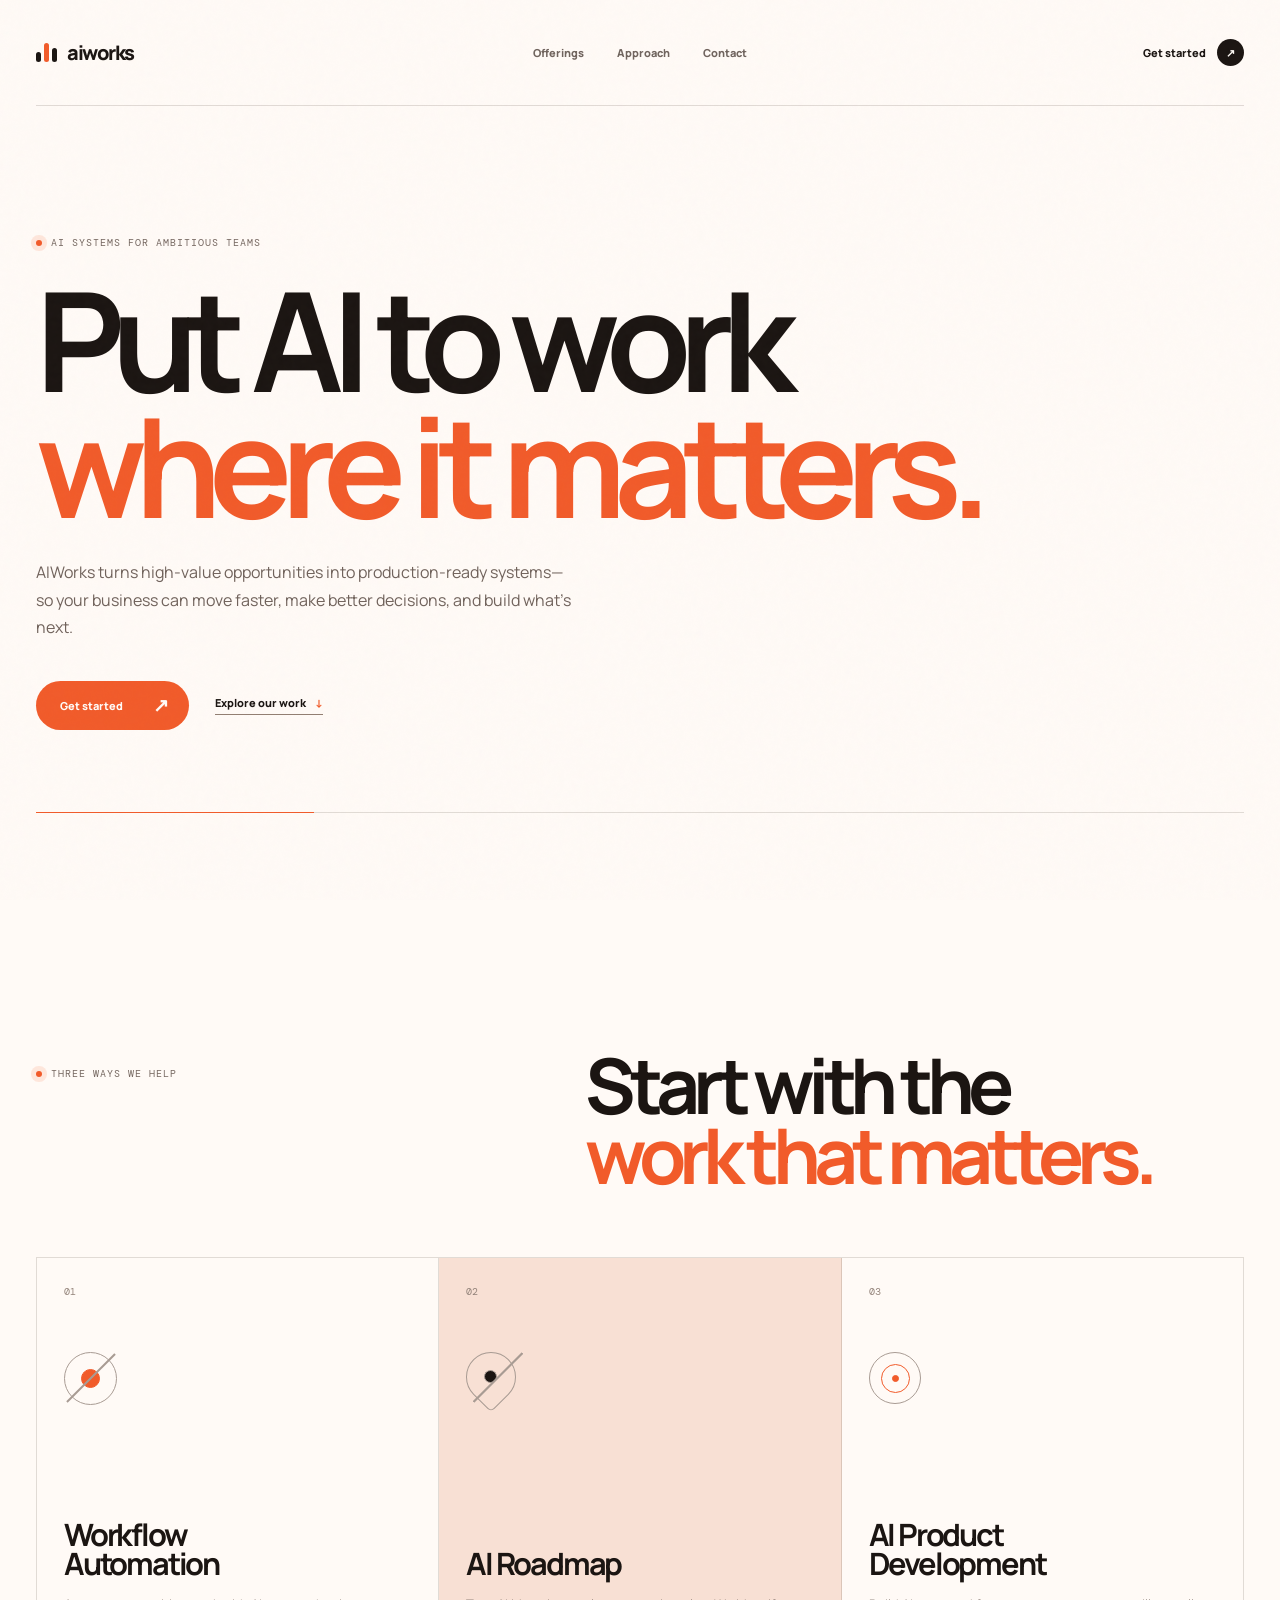
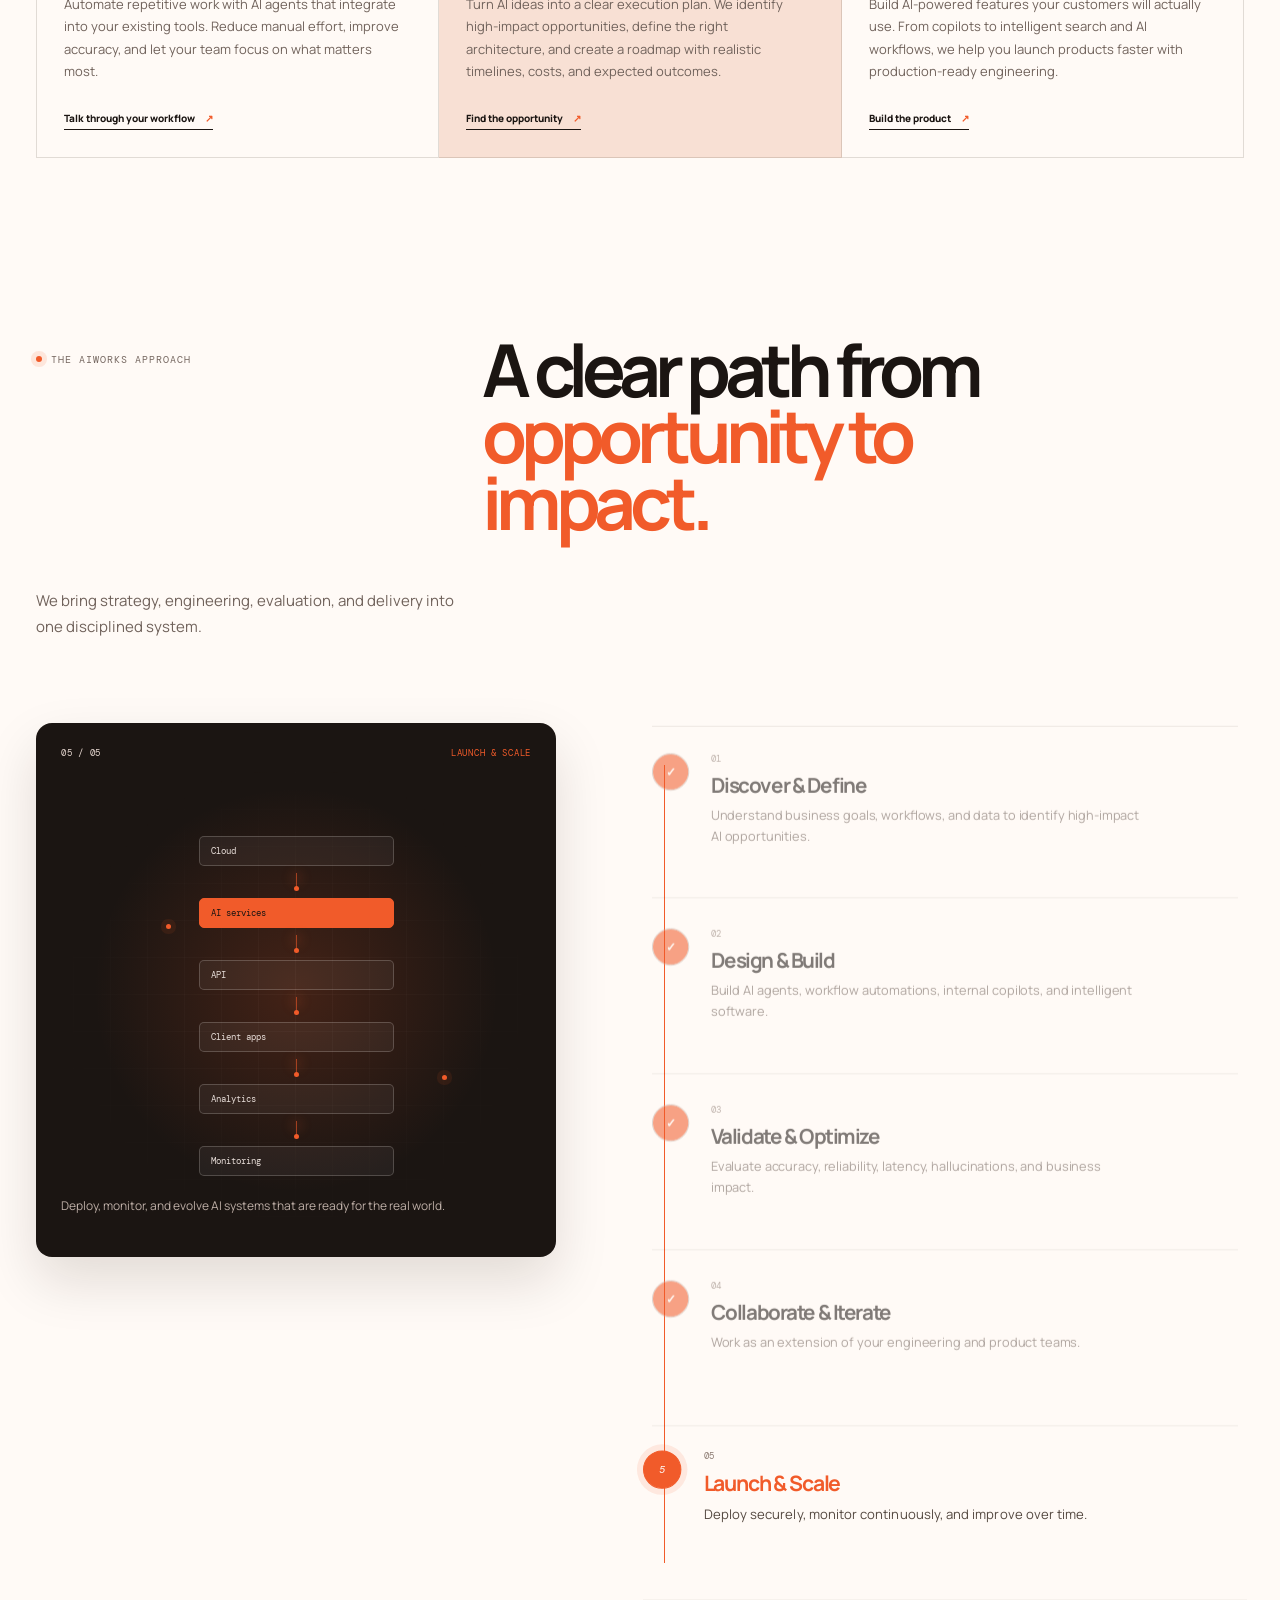
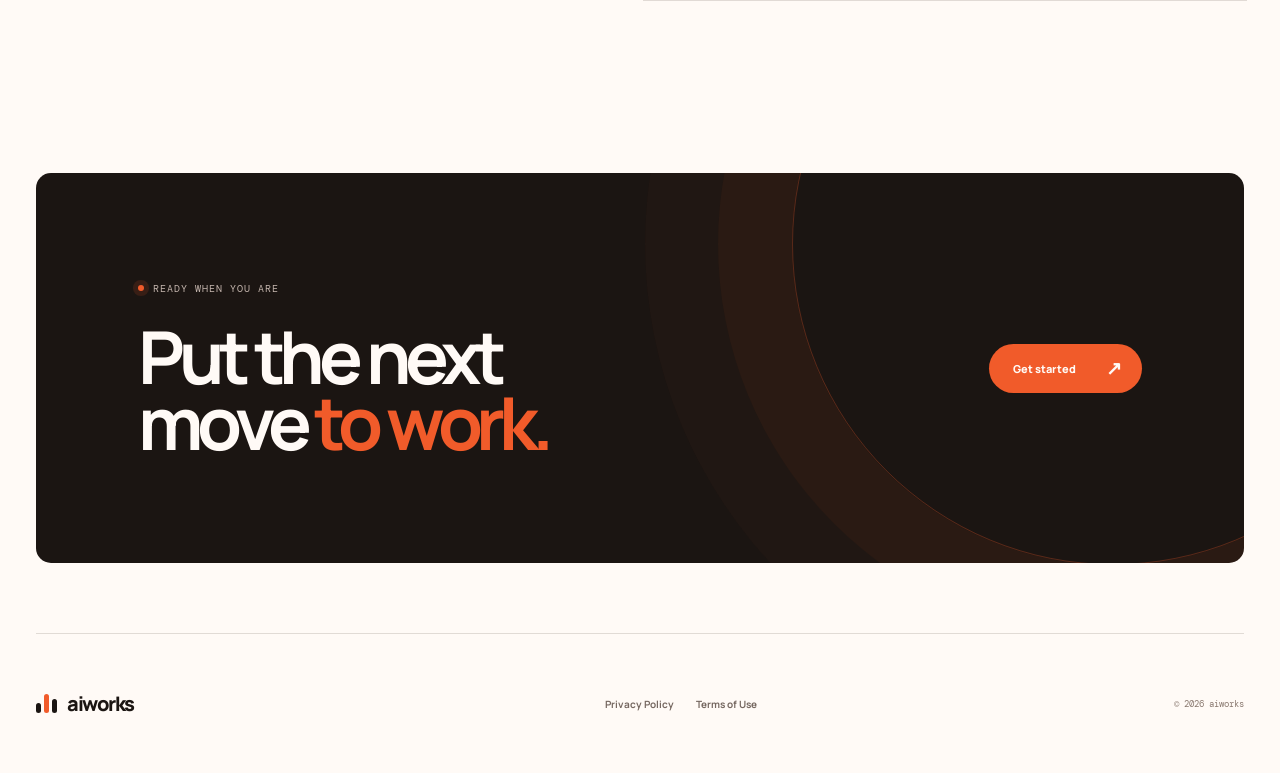
==== commit 9111a027: "Add interactive approach section and refresh site styling" ====
--- a/index.html
+++ b/index.html
@@ -17,6 +17,7 @@
       <a class="brand" href="#top" aria-label="AIWorks home"><span class="brand-mark"><i></i><i></i><i></i></span><span>aiworks</span></a>
       <nav class="desktop-nav" aria-label="Primary navigation">
         <a href="#offerings">Offerings</a>
+        <a href="#approach">Approach</a>
         <a href="#contact">Contact</a>
       </nav>
       <a class="header-cta" href="https://cal.com/" target="_blank" rel="noreferrer">Get started <span aria-hidden="true">↗</span></a>
@@ -25,7 +26,7 @@
 
     <main id="top">
       <section class="hero shell">
-        <div class="hero-copy reveal">
+        <div class="hero-copy">
           <p class="eyebrow"><span></span> AI systems for ambitious teams</p>
           <h1>Put AI to work<br /><em>where it matters.</em></h1>
           <p>AIWorks turns high-value opportunities into production-ready systems—so your business can move faster, make better decisions, and build what’s next.</p>
@@ -35,19 +36,7 @@
           </div>
         </div>
 
-        <div class="workfield reveal" aria-label="Animated AIWorks visual">
-          <div class="field-glow"></div>
-          <div class="field-grid"></div>
-          <div class="field-ring ring-large"></div>
-          <div class="field-ring ring-small"></div>
-          <div class="field-line line-a"></div>
-          <div class="field-line line-b"></div>
-          <div class="field-core"><span>WORK</span></div>
-          <div class="field-node node-one"><i></i><span>Strategy</span></div>
-          <div class="field-node node-two"><i></i><span>Systems</span></div>
-          <div class="field-node node-three"><i></i><span>Product</span></div>
-          <p class="field-caption"><span></span> From opportunity to operation</p>
-        </div>
+        <div class="hero-rule" aria-hidden="true"><span></span></div>
       </section>
 
       <section class="offerings shell" id="offerings">
@@ -83,6 +72,72 @@
         </div>
       </section>
 
+      <section class="approach shell" id="approach" data-approach data-active="1" style="--progress: 0%">
+        <div class="approach-intro reveal">
+          <p class="eyebrow"><span></span> The AIWorks Approach</p>
+          <h2>A clear path from<br /><em>opportunity to impact.</em></h2>
+          <p>We bring strategy, engineering, evaluation, and delivery into one disciplined system.</p>
+        </div>
+
+        <div class="approach-layout">
+          <div class="approach-visual-wrap">
+            <div class="approach-visual" aria-live="polite" aria-atomic="true">
+              <div class="visual-topline"><span data-visual-index>01 / 05</span><span data-visual-title>Discover &amp; Define</span></div>
+              <div class="visual-stage">
+                <div class="visual-grid" aria-hidden="true"></div>
+                <div class="visual-particle particle-one" aria-hidden="true"></div>
+                <div class="visual-particle particle-two" aria-hidden="true"></div>
+
+                <figure class="visual-scene scene-discover" data-scene="1" aria-label="Network of business systems feeding a shared AI opportunity map">
+                  <span class="scene-link link-one"></span><span class="scene-link link-two"></span><span class="scene-link link-three"></span><span class="scene-link link-four"></span>
+                  <span class="scene-node scene-center">AI</span><span class="scene-node node-crm">CRM</span><span class="scene-node node-slack">Slack</span><span class="scene-node node-data">Data</span><span class="scene-node node-web">Web</span><span class="scene-node node-email">Email</span>
+                </figure>
+
+                <figure class="visual-scene scene-build" data-scene="2" aria-label="AI workflow from business data through automation to business result">
+                  <span>Business data</span><i></i><span>Knowledge base</span><i></i><span class="agent-step">AI agent</span><i></i><span>Reasoning</span><i></i><span>Automation</span><i></i><span>Result</span>
+                </figure>
+
+                <figure class="visual-scene scene-validate" data-scene="3" aria-label="AI system evaluation dashboard">
+                  <div class="metric-row"><span>Confidence</span><strong>94%</strong><i><b></b></i></div>
+                  <div class="metric-row"><span>Accuracy</span><strong>97%</strong><i><b></b></i></div>
+                  <div class="metric-row"><span>Latency</span><strong>0.8s</strong><i><b></b></i></div>
+                  <div class="metric-row"><span>Reliability</span><strong>99%</strong><i><b></b></i></div>
+                </figure>
+
+                <figure class="visual-scene scene-collaborate" data-scene="4" aria-label="Connected engineering and product team around a shared AI system">
+                  <span class="team-link team-link-a"></span><span class="team-link team-link-b"></span><span class="team-link team-link-c"></span><span class="team-link team-link-d"></span>
+                  <span class="team-node shared-node">AI</span><span class="team-node team-product">Product</span><span class="team-node team-eng">Engineering</span><span class="team-node team-ops">Ops</span><span class="team-node team-lead">Leadership</span>
+                </figure>
+
+                <figure class="visual-scene scene-launch" data-scene="5" aria-label="Production AI architecture from cloud to monitoring">
+                  <span>Cloud</span><i></i><span>AI services</span><i></i><span>API</span><i></i><span>Client apps</span><i></i><span>Analytics</span><i></i><span>Monitoring</span>
+                </figure>
+              </div>
+              <p class="visual-description" data-visual-description>Map the workflows, systems, and data that hold the highest potential for AI leverage.</p>
+            </div>
+          </div>
+
+          <div class="approach-timeline" aria-label="AIWorks five-step approach">
+            <div class="timeline-progress" aria-hidden="true"><span></span></div>
+            <button class="approach-card is-active" type="button" data-approach-step="1" aria-pressed="true">
+              <span class="step-marker"><i>1</i><b>✓</b></span><span class="step-copy"><small>01</small><strong>Discover &amp; Define</strong><em>Understand business goals, workflows, and data to identify high-impact AI opportunities.</em></span>
+            </button>
+            <button class="approach-card" type="button" data-approach-step="2" aria-pressed="false">
+              <span class="step-marker"><i>2</i><b>✓</b></span><span class="step-copy"><small>02</small><strong>Design &amp; Build</strong><em>Build AI agents, workflow automations, internal copilots, and intelligent software.</em></span>
+            </button>
+            <button class="approach-card" type="button" data-approach-step="3" aria-pressed="false">
+              <span class="step-marker"><i>3</i><b>✓</b></span><span class="step-copy"><small>03</small><strong>Validate &amp; Optimize</strong><em>Evaluate accuracy, reliability, latency, hallucinations, and business impact.</em></span>
+            </button>
+            <button class="approach-card" type="button" data-approach-step="4" aria-pressed="false">
+              <span class="step-marker"><i>4</i><b>✓</b></span><span class="step-copy"><small>04</small><strong>Collaborate &amp; Iterate</strong><em>Work as an extension of your engineering and product teams.</em></span>
+            </button>
+            <button class="approach-card" type="button" data-approach-step="5" aria-pressed="false">
+              <span class="step-marker"><i>5</i><b>✓</b></span><span class="step-copy"><small>05</small><strong>Launch &amp; Scale</strong><em>Deploy securely, monitor continuously, and improve over time.</em></span>
+            </button>
+          </div>
+        </div>
+      </section>
+
       <section class="contact shell" id="contact">
         <div class="contact-copy reveal">
           <p class="eyebrow"><span></span> Ready when you are</p>
@@ -95,8 +150,8 @@
     <footer class="site-footer shell">
       <a class="brand" href="#top"><span class="brand-mark"><i></i><i></i><i></i></span><span>aiworks</span></a>
       <div class="footer-links">
-        <a href="https://www.fractional.ai/privacy-policy" target="_blank" rel="noreferrer">Privacy Policy</a>
-        <a href="https://www.fractional.ai/terms-of-use" target="_blank" rel="noreferrer">Terms of Use</a>
+        <span>Privacy Policy</span>
+        <span>Terms of Use</span>
       </div>
       <small>© 2026 aiworks</small>
     </footer>
--- a/styles.css
+++ b/styles.css
@@ -1,10 +1,10 @@
 :root {
-  --ink: #07110e;
-  --canvas: #edf0e9;
-  --muted: #5d6d65;
-  --line: rgba(9, 35, 25, .14);
-  --lime: #c9f55c;
-  --mint: #d8e7d2;
+  --ink: #1b1512;
+  --canvas: #fffaf6;
+  --muted: #70625b;
+  --line: rgba(48, 29, 20, .14);
+  --orange: #f15b2a;
+  --peach: #f8e0d4;
   --display: "Manrope", Arial, sans-serif;
   --mono: "DM Mono", monospace;
 }
@@ -18,28 +18,32 @@
 .shell { width: min(1340px, calc(100% - 72px)); margin: 0 auto; }
 .grain { position: fixed; inset: 0; z-index: 10; pointer-events: none; opacity: .1; background-image: url("data:image/svg+xml,%3Csvg viewBox='0 0 180 180' xmlns='http://www.w3.org/2000/svg'%3E%3Cfilter id='noise'%3E%3CfeTurbulence type='fractalNoise' baseFrequency='.75' numOctaves='4' stitchTiles='stitch'/%3E%3C/filter%3E%3Crect width='100%25' height='100%25' filter='url(%23noise)' opacity='.2'/%3E%3C/svg%3E"); }
 
-.site-header { height: 106px; position: relative; z-index: 4; display: flex; align-items: center; justify-content: space-between; border-bottom: 1px solid var(--line); }.brand { display: inline-flex; gap: 10px; align-items: center; font-size: 20px; font-weight: 800; letter-spacing: -.075em; }.brand-mark { display: flex; width: 21px; height: 19px; gap: 3px; align-items: flex-end; }.brand-mark i { display: block; width: 5px; border-radius: 4px; background: var(--ink); }.brand-mark i:nth-child(1) { height: 10px; }.brand-mark i:nth-child(2) { height: 19px; background: #82ad17; }.brand-mark i:nth-child(3) { height: 14px; }.desktop-nav { position: absolute; left: 50%; display: flex; gap: 33px; transform: translateX(-50%); color: #506259; font-size: 11px; font-weight: 800; }.desktop-nav a { transition: color .2s ease; }.desktop-nav a:hover { color: #709d10; }.header-cta { display: inline-flex; gap: 11px; align-items: center; font-size: 11px; font-weight: 800; }.header-cta span { display: grid; width: 27px; height: 27px; place-items: center; border-radius: 50%; color: var(--canvas); background: var(--ink); transition: transform .22s ease, background .22s ease; }.header-cta:hover span { color: var(--ink); background: var(--lime); transform: rotate(45deg); }.menu-button { display: none; }
+.site-header { height: 106px; position: sticky; top: 0; z-index: 4; display: flex; isolation: isolate; align-items: center; justify-content: space-between; border-bottom: 1px solid var(--line); transition: height .3s ease, border-color .3s ease; }.site-header:before { content: ""; width: 100vw; height: 100%; position: absolute; z-index: -1; top: 0; left: 50%; opacity: 0; transform: translateX(-50%); border-bottom: 1px solid rgba(48,29,20,.1); background: rgba(255,250,246,.84); backdrop-filter: blur(16px); transition: opacity .3s ease; }.site-header.is-scrolled { height: 82px; border-color: transparent; }.site-header.is-scrolled:before { opacity: 1; }.brand { display: inline-flex; gap: 10px; align-items: center; font-size: 20px; font-weight: 800; letter-spacing: -.075em; }.brand-mark { display: flex; width: 21px; height: 19px; gap: 3px; align-items: flex-end; }.brand-mark i { display: block; width: 5px; border-radius: 4px; background: var(--ink); }.brand-mark i:nth-child(1) { height: 10px; }.brand-mark i:nth-child(2) { height: 19px; background: var(--orange); }.brand-mark i:nth-child(3) { height: 14px; }.desktop-nav { position: absolute; left: 50%; display: flex; gap: 33px; transform: translateX(-50%); color: #70645e; font-size: 11px; font-weight: 800; }.desktop-nav a { transition: color .2s ease, transform .2s ease; }.desktop-nav a:hover { color: var(--orange); transform: translateY(-2px); }.header-cta { display: inline-flex; gap: 11px; align-items: center; font-size: 11px; font-weight: 800; }.header-cta span { display: grid; width: 27px; height: 27px; place-items: center; border-radius: 50%; color: var(--canvas); background: var(--ink); transition: transform .22s ease, background .22s ease; }.header-cta:hover span { color: var(--canvas); background: var(--orange); transform: rotate(45deg); }.menu-button { display: none; }
 
-.hero { min-height: calc(100vh - 106px); padding: 77px 0 70px; display: grid; grid-template-columns: 1fr 1fr; gap: 56px; align-items: center; }.eyebrow { display: flex; gap: 9px; align-items: center; margin-bottom: 26px; color: #65766c; font: 10px var(--mono); letter-spacing: .1em; text-transform: uppercase; }.eyebrow span { display: block; width: 6px; height: 6px; border-radius: 50%; background: #8cb91b; box-shadow: 0 0 0 5px rgba(140,185,27,.12); }h1, h2 { font-weight: 700; letter-spacing: -.085em; line-height: .91; }h1 { max-width: 740px; margin-bottom: 27px; font-size: clamp(57px, 7vw, 103px); }h1 em, h2 em { color: #789f13; font-style: normal; }.hero-copy > p:not(.eyebrow) { max-width: 500px; margin-bottom: 38px; color: var(--muted); font-size: 16px; line-height: 1.72; }.hero-actions { display: flex; gap: 26px; align-items: center; flex-wrap: wrap; }.button { display: inline-flex; gap: 30px; align-items: center; justify-content: center; padding: 17px 20px 17px 24px; border-radius: 50px; font-size: 11px; font-weight: 800; transition: transform .22s ease, background .22s ease; }.button:hover { transform: translateY(-3px); }.button span { font-size: 19px; line-height: 10px; }.button-primary { background: var(--lime); }.button-primary:hover { background: #b7e644; }.text-link { padding-bottom: 4px; border-bottom: 1px solid #75837a; font-size: 11px; font-weight: 800; }.text-link span { margin-left: 7px; color: #779e11; }
+.hero { min-height: calc(100vh - 106px); padding: 110px 0 67px; position: relative; display: flex; flex-direction: column; align-items: stretch; justify-content: center; }.hero-copy { max-width: 1180px; }.eyebrow { display: flex; gap: 9px; align-items: center; margin-bottom: 28px; color: #766861; font: 10px var(--mono); letter-spacing: .1em; text-transform: uppercase; }.eyebrow span { display: block; width: 6px; height: 6px; border-radius: 50%; background: var(--orange); box-shadow: 0 0 0 5px rgba(241,91,42,.13); }h1, h2 { font-weight: 700; letter-spacing: -.085em; line-height: .91; }h1 { max-width: none; margin-bottom: 30px; font-size: clamp(68px, 10.8vw, 158px); }h1 em, h2 em { color: var(--orange); font-style: normal; }.hero-copy > p:not(.eyebrow) { max-width: 540px; margin-bottom: 39px; color: var(--muted); font-size: 16px; line-height: 1.72; }.hero-actions { display: flex; gap: 26px; align-items: center; flex-wrap: wrap; }.button { display: inline-flex; gap: 30px; align-items: center; justify-content: center; padding: 17px 20px 17px 24px; border-radius: 50px; font-size: 11px; font-weight: 800; transition: transform .22s ease, background .22s ease; }.button:hover { transform: translateY(-3px); }.button span { font-size: 19px; line-height: 10px; }.button-primary { color: var(--canvas); background: var(--orange); }.button-primary:hover { background: #d9491e; }.text-link { padding-bottom: 4px; border-bottom: 1px solid #927e72; font-size: 11px; font-weight: 800; }.text-link span { margin-left: 7px; color: var(--orange); }.hero-rule { margin-top: 82px; height: 1px; width: 100%; background: var(--line); }.hero-rule span { display: block; width: 23%; height: 1px; background: var(--orange); }
 
-.workfield { min-height: 535px; position: relative; overflow: hidden; border-radius: 16px; color: #f0f4eb; background: var(--ink); box-shadow: 0 24px 50px rgba(15, 49, 34, .13); }.field-glow { position: absolute; left: 50%; top: 48%; width: 430px; aspect-ratio: 1; border-radius: 50%; transform: translate(-50%, -50%); background: radial-gradient(circle, rgba(201,245,92,.28), rgba(201,245,92,0) 66%); }.field-grid { position: absolute; inset: 0; opacity: .27; background-image: linear-gradient(rgba(234,248,229,.16) 1px, transparent 1px), linear-gradient(90deg, rgba(234,248,229,.16) 1px, transparent 1px); background-size: 42px 42px; mask-image: radial-gradient(circle at 50% 50%, black, transparent 72%); }.field-ring { position: absolute; left: 50%; top: 49%; border: 1px solid rgba(224,249,203,.22); border-radius: 50%; transform: translate(-50%, -50%); }.ring-large { width: 74%; aspect-ratio: 1; animation: spin 24s linear infinite; }.ring-small { width: 45%; aspect-ratio: 1; border-color: rgba(201,245,92,.48); transform: translate(-50%, -50%) rotate(41deg) scaleY(.57); animation: spin-reverse 16s linear infinite; }.field-line { position: absolute; left: 50%; top: 49%; background: linear-gradient(90deg, transparent, rgba(201,245,92,.46), transparent); }.line-a { width: 79%; height: 1px; transform: translate(-50%, -50%); }.line-b { width: 1px; height: 78%; transform: translate(-50%, -50%); background: linear-gradient(0deg, transparent, rgba(201,245,92,.38), transparent); }.field-core { position: absolute; left: 50%; top: 49%; display: grid; width: 122px; height: 122px; place-items: center; border-radius: 50%; transform: translate(-50%, -50%); color: var(--ink); background: var(--lime); box-shadow: 0 0 0 14px rgba(201,245,92,.12), 0 0 0 33px rgba(201,245,92,.05); font: 700 18px var(--mono); letter-spacing: -.08em; animation: core-pulse 4s ease-in-out infinite; }.field-node { position: absolute; display: flex; gap: 8px; align-items: center; color: #dce5dc; font: 10px var(--mono); }.field-node i { display: block; width: 7px; height: 7px; border-radius: 50%; background: var(--lime); box-shadow: 0 0 0 5px rgba(201,245,92,.13); }.node-one { top: 20%; left: 15%; }.node-two { right: 13%; top: 34%; }.node-three { bottom: 22%; left: 21%; }.field-caption { position: absolute; bottom: 23px; left: 25px; display: flex; gap: 8px; align-items: center; margin: 0; color: #a1b0a7; font: 8px var(--mono); letter-spacing: .11em; text-transform: uppercase; }.field-caption span { display: block; width: 29px; height: 1px; background: var(--lime); }
 
-.offerings { padding: 150px 0; }.offerings-intro { display: grid; margin-bottom: 67px; grid-template-columns: 1fr 1.2fr; align-items: start; }.offerings-intro .eyebrow { padding-top: 17px; }.offerings h2 { margin: 0; font-size: clamp(50px, 6vw, 87px); }.offering-grid { display: grid; grid-template-columns: repeat(3, 1fr); border-top: 1px solid var(--line); border-left: 1px solid var(--line); }.offering-card { min-height: 500px; padding: 27px; position: relative; display: flex; overflow: hidden; flex-direction: column; border-right: 1px solid var(--line); border-bottom: 1px solid var(--line); transition: color .3s ease, background .3s ease, transform .3s ease; }.offering-card:after { content: ""; position: absolute; right: -110px; bottom: -125px; width: 260px; height: 260px; border-radius: 50%; opacity: 0; background: var(--lime); filter: blur(25px); transition: opacity .35s ease; }.offering-card:hover { z-index: 1; color: #f1f4ec; background: var(--ink); transform: translateY(-9px); }.offering-card:hover:after { opacity: .2; }.offering-card.featured { background: var(--mint); }.card-number, .card-icon, .offering-card h3, .offering-card p, .offering-card a { position: relative; z-index: 1; }.card-number { color: #839188; font: 10px var(--mono); }.card-icon { width: 58px; height: 58px; margin: 54px 0 auto; position: relative; }.card-icon i { position: absolute; display: block; border: 1px solid #8ca69a; }.card-icon-automation i:nth-child(1) { width: 53px; height: 53px; border-radius: 50%; }.card-icon-automation i:nth-child(2) { width: 19px; height: 19px; left: 17px; top: 17px; border-radius: 50%; background: var(--lime); border-color: var(--lime); }.card-icon-automation i:nth-child(3) { width: 1px; height: 68px; left: 26px; top: -8px; transform: rotate(45deg); }.card-icon-roadmap i:nth-child(1) { width: 50px; height: 50px; border-radius: 50% 50% 50% 5px; transform: rotate(-45deg); }.card-icon-roadmap i:nth-child(2) { width: 13px; height: 13px; left: 18px; top: 18px; border-radius: 50%; background: var(--ink); }.card-icon-roadmap i:nth-child(3) { width: 1px; height: 69px; left: 31px; top: -9px; background: #8ca69a; transform: rotate(45deg); }.card-icon-product i:nth-child(1) { width: 52px; height: 52px; border-radius: 50%; }.card-icon-product i:nth-child(2) { width: 29px; height: 29px; left: 12px; top: 12px; border-radius: 50%; border-color: #789e19; }.card-icon-product i:nth-child(3) { width: 7px; height: 7px; left: 23px; top: 23px; border-radius: 50%; background: #789e19; border-color: #789e19; }.offering-card h3 { margin: 0 0 16px; font-size: clamp(29px, 2.4vw, 38px); letter-spacing: -.072em; line-height: .94; }.offering-card p { max-width: 340px; margin-bottom: 29px; color: var(--muted); font-size: 13px; line-height: 1.7; transition: color .3s ease; }.offering-card:hover p { color: #bfcac2; }.offering-card a { width: max-content; padding-bottom: 4px; border-bottom: 1px solid currentColor; font-size: 10px; font-weight: 800; }.offering-card a span { margin-left: 8px; color: #82ab1d; }
+.offerings { padding: 150px 0; }.offerings-intro { display: grid; margin-bottom: 67px; grid-template-columns: 1fr 1.2fr; align-items: start; }.offerings-intro .eyebrow { padding-top: 17px; }.offerings h2 { margin: 0; font-size: clamp(50px, 6vw, 87px); }.offering-grid { display: grid; grid-template-columns: repeat(3, 1fr); border-top: 1px solid var(--line); border-left: 1px solid var(--line); }.offering-card { min-height: 500px; padding: 27px; position: relative; display: flex; overflow: hidden; flex-direction: column; border-right: 1px solid var(--line); border-bottom: 1px solid var(--line); transition: color .3s ease, background .3s ease, transform .3s ease; }.offering-card:after { content: ""; position: absolute; right: -110px; bottom: -125px; width: 260px; height: 260px; border-radius: 50%; opacity: 0; background: var(--orange); filter: blur(25px); transition: opacity .35s ease; }.offering-card:hover { z-index: 1; color: #fffaf6; background: var(--ink); transform: translateY(-9px); }.offering-card:hover:after { opacity: .18; }.offering-card.featured { background: var(--peach); }.card-number, .card-icon, .offering-card h3, .offering-card p, .offering-card a { position: relative; z-index: 1; }.card-number { color: #93837a; font: 10px var(--mono); }.card-icon { width: 58px; height: 58px; margin: 54px 0 auto; position: relative; }.card-icon i { position: absolute; display: block; border: 1px solid #a89b93; }.card-icon-automation i:nth-child(1) { width: 53px; height: 53px; border-radius: 50%; }.card-icon-automation i:nth-child(2) { width: 19px; height: 19px; left: 17px; top: 17px; border-radius: 50%; background: var(--orange); border-color: var(--orange); }.card-icon-automation i:nth-child(3) { width: 1px; height: 68px; left: 26px; top: -8px; transform: rotate(45deg); }.card-icon-roadmap i:nth-child(1) { width: 50px; height: 50px; border-radius: 50% 50% 50% 5px; transform: rotate(-45deg); }.card-icon-roadmap i:nth-child(2) { width: 13px; height: 13px; left: 18px; top: 18px; border-radius: 50%; background: var(--ink); }.card-icon-roadmap i:nth-child(3) { width: 1px; height: 69px; left: 31px; top: -9px; background: #a89b93; transform: rotate(45deg); }.card-icon-product i:nth-child(1) { width: 52px; height: 52px; border-radius: 50%; }.card-icon-product i:nth-child(2) { width: 29px; height: 29px; left: 12px; top: 12px; border-radius: 50%; border-color: var(--orange); }.card-icon-product i:nth-child(3) { width: 7px; height: 7px; left: 23px; top: 23px; border-radius: 50%; background: var(--orange); border-color: var(--orange); }.offering-card h3 { margin: 0 0 16px; font-size: clamp(29px, 2.4vw, 38px); letter-spacing: -.072em; line-height: .94; }.offering-card p { max-width: 340px; margin-bottom: 29px; color: var(--muted); font-size: 13px; line-height: 1.7; transition: color .3s ease; }.offering-card:hover p { color: #eadfd9; }.offering-card a { width: max-content; padding-bottom: 4px; border-bottom: 1px solid currentColor; font-size: 10px; font-weight: 800; }.offering-card a span { margin-left: 8px; color: var(--orange); }
 
-.contact { min-height: 390px; margin-bottom: 70px; padding: 74px 8%; display: flex; position: relative; overflow: hidden; align-items: center; justify-content: space-between; gap: 45px; border-radius: 15px; color: #eff3eb; background: var(--ink); }.contact:after { content: ""; position: absolute; right: -190px; top: -250px; width: 640px; height: 640px; border: 1px solid rgba(202,245,94,.21); border-radius: 50%; box-shadow: 0 0 0 74px rgba(202,245,94,.03), 0 0 0 147px rgba(202,245,94,.02); }.contact-copy, .contact > a { position: relative; z-index: 1; }.contact .eyebrow { color: #a9b8ae; }.contact h2 { max-width: 735px; margin: 0; font-size: clamp(47px, 5.7vw, 80px); }.contact h2 em { color: var(--lime); }.button-light { color: var(--ink); background: var(--canvas); }.button-light:hover { background: var(--lime); }
+.approach { padding: 28px 0 150px; --pointer-x: 50%; --pointer-y: 50%; }.approach-intro { display: grid; max-width: 1100px; margin-bottom: 84px; grid-template-columns: .78fr 1.22fr; gap: 28px; align-items: start; }.approach-intro .eyebrow { padding-top: 17px; }.approach-intro h2 { margin-bottom: 25px; font-size: clamp(49px, 5.7vw, 82px); }.approach-intro > p:not(.eyebrow) { max-width: 510px; margin: 0; color: var(--muted); font-size: 15px; line-height: 1.72; }.approach-layout { display: grid; grid-template-columns: minmax(0, .93fr) minmax(420px, 1.07fr); gap: clamp(45px, 7vw, 110px); align-items: start; }.approach-visual-wrap { height: calc(5 * 180px); position: relative; }.approach-visual { min-height: 534px; position: sticky; top: 118px; overflow: hidden; border-radius: 16px; color: #fffaf6; background: var(--ink); box-shadow: 0 24px 54px rgba(31,16,8,.13); }.approach-visual:after { content: ""; width: 440px; aspect-ratio: 1; position: absolute; left: var(--pointer-x); top: var(--pointer-y); pointer-events: none; border-radius: 50%; transform: translate(-50%, -50%); background: radial-gradient(circle, rgba(241,91,42,.19), rgba(241,91,42,0) 65%); transition: left .16s ease-out, top .16s ease-out; }.visual-topline { position: absolute; z-index: 4; top: 24px; right: 25px; left: 25px; display: flex; justify-content: space-between; color: #e7d8d1; font: 9px var(--mono); letter-spacing: .08em; text-transform: uppercase; }.visual-topline span:last-child { color: var(--orange); }.visual-stage { height: 445px; position: relative; margin-top: 49px; }.visual-grid { position: absolute; inset: 0; opacity: .22; background-image: linear-gradient(rgba(255,250,246,.16) 1px, transparent 1px), linear-gradient(90deg, rgba(255,250,246,.16) 1px, transparent 1px); background-size: 37px 37px; mask-image: radial-gradient(circle at center, black, transparent 74%); }.visual-particle { width: 5px; height: 5px; position: absolute; z-index: 3; border-radius: 50%; background: var(--orange); box-shadow: 0 0 0 5px rgba(241,91,42,.09); animation: particle-drift 6s ease-in-out infinite; }.particle-one { top: 34%; left: 25%; }.particle-two { right: 21%; bottom: 31%; animation-delay: -3s; }.visual-scene { position: absolute; inset: 0; z-index: 2; margin: 0; opacity: 0; pointer-events: none; transform: scale(.96) translateY(10px); transition: opacity .55s ease, transform .55s cubic-bezier(.2,.8,.2,1); }.approach[data-active="1"] .scene-discover, .approach[data-active="2"] .scene-build, .approach[data-active="3"] .scene-validate, .approach[data-active="4"] .scene-collaborate, .approach[data-active="5"] .scene-launch { opacity: 1; transform: none; }.visual-description { min-height: 41px; position: absolute; z-index: 4; right: 25px; bottom: 19px; left: 25px; margin: 0; color: #bdaea6; font-size: 12px; line-height: 1.52; }.scene-discover .scene-node, .scene-collaborate .team-node { position: absolute; display: grid; min-width: 44px; height: 28px; padding: 0 8px; place-items: center; border: 1px solid rgba(255,250,246,.22); border-radius: 20px; color: #f6efeb; background: rgba(255,250,246,.05); font: 8px var(--mono); }.scene-discover .scene-center, .scene-collaborate .shared-node { min-width: 70px; height: 70px; left: 50%; top: 48%; color: var(--ink); background: var(--orange); border-color: var(--orange); border-radius: 50%; transform: translate(-50%, -50%); font: 700 15px var(--mono); box-shadow: 0 0 0 12px rgba(241,91,42,.1); }.node-crm { top: 19%; left: 17%; }.node-slack { top: 22%; right: 15%; }.node-data { right: 15%; bottom: 20%; }.node-web { bottom: 17%; left: 20%; }.node-email { left: 8%; top: 48%; }.scene-link, .team-link { height: 1px; position: absolute; left: 50%; top: 48%; transform-origin: left; background: linear-gradient(90deg, rgba(241,91,42,.7), transparent); }.scene-discover .link-one { width: 145px; transform: rotate(-145deg); }.scene-discover .link-two { width: 150px; transform: rotate(-36deg); }.scene-discover .link-three { width: 154px; transform: rotate(33deg); }.scene-discover .link-four { width: 139px; transform: rotate(140deg); }.scene-build, .scene-launch { display: flex; width: 195px; margin: 22px auto 0; flex-direction: column; align-items: stretch; justify-content: center; gap: 7px; }.scene-build span, .scene-launch span { padding: 8px 11px; border: 1px solid rgba(255,250,246,.2); border-radius: 5px; color: #e9dfda; background: rgba(255,250,246,.05); font: 9px var(--mono); }.scene-build .agent-step, .scene-launch span:nth-of-type(2) { color: var(--ink); background: var(--orange); border-color: var(--orange); }.scene-build i, .scene-launch i { width: 1px; height: 18px; position: relative; margin: 0 auto; background: rgba(241,91,42,.58); }.scene-build i:after, .scene-launch i:after { content: ""; width: 5px; height: 5px; position: absolute; left: -2px; bottom: 0; border-radius: 50%; background: var(--orange); box-shadow: 0 -11px 12px rgba(241,91,42,.7); animation: data-flow 1.7s ease-in-out infinite; }.scene-validate { width: min(73%, 310px); height: 270px; position: absolute; left: 50%; top: 50%; padding: 21px; display: grid; gap: 15px; transform: translate(-50%, -50%) scale(.96) translateY(10px); border: 1px solid rgba(255,250,246,.2); border-radius: 9px; background: rgba(255,250,246,.05); }.approach[data-active="3"] .scene-validate { transform: translate(-50%, -50%); }.metric-row { display: grid; grid-template-columns: 1fr auto; gap: 5px 12px; align-items: center; color: #d7cbc4; font: 9px var(--mono); }.metric-row strong { color: #fffaf6; font-weight: 500; }.metric-row i { height: 4px; grid-column: 1 / -1; overflow: hidden; border-radius: 5px; background: rgba(255,250,246,.13); }.metric-row b { display: block; height: 100%; border-radius: inherit; background: var(--orange); transform: scaleX(.16); transform-origin: left; transition: transform .8s cubic-bezier(.2,.8,.2,1); }.metric-row:nth-child(2) b { transition-delay: .08s; }.metric-row:nth-child(3) b { transition-delay: .16s; }.metric-row:nth-child(4) b { transition-delay: .24s; }.approach[data-active="3"] .metric-row:nth-child(1) b { transform: scaleX(.94); }.approach[data-active="3"] .metric-row:nth-child(2) b { transform: scaleX(.97); }.approach[data-active="3"] .metric-row:nth-child(3) b { transform: scaleX(.62); }.approach[data-active="3"] .metric-row:nth-child(4) b { transform: scaleX(.99); }.scene-collaborate .shared-node { top: 50%; }.team-product { top: 18%; left: 18%; }.team-eng { top: 19%; right: 16%; }.team-ops { bottom: 19%; left: 19%; }.team-lead { right: 15%; bottom: 20%; }.scene-collaborate .team-link-a { width: 147px; top: 50%; transform: rotate(-139deg); }.scene-collaborate .team-link-b { width: 147px; top: 50%; transform: rotate(-38deg); }.scene-collaborate .team-link-c { width: 147px; top: 50%; transform: rotate(39deg); }.scene-collaborate .team-link-d { width: 147px; top: 50%; transform: rotate(141deg); }.approach-timeline { position: relative; padding: 1px 0; }.timeline-progress { width: 1px; position: absolute; top: 42px; bottom: 42px; left: 18px; background: #ddd0c9; }.timeline-progress span { width: 1px; height: var(--progress); display: block; background: var(--orange); transition: height .7s cubic-bezier(.2,.8,.2,1); }.approach-card { width: 100%; min-height: 176px; padding: 27px 23px 27px 0; position: relative; display: grid; grid-template-columns: 38px 1fr; gap: 22px; appearance: none; text-align: left; color: var(--ink); border: 0; border-bottom: 1px solid var(--line); background: transparent; cursor: pointer; opacity: .56; transform: scale(.98); transition: opacity .5s ease, transform .5s ease, background .25s ease; }.approach-card:first-of-type { border-top: 1px solid var(--line); }.approach-card:hover { opacity: .82; transform: translateY(-5px) scale(1); }.approach-card.is-active { opacity: 1; transform: translateY(-4px) scale(1.01); }.approach-card:focus-visible { outline: 2px solid var(--orange); outline-offset: 4px; }.step-marker { width: 38px; height: 38px; z-index: 1; display: grid; position: relative; place-items: center; border: 1px solid #beada4; border-radius: 50%; color: #85756d; background: var(--canvas); font: 10px var(--mono); transition: background .45s ease, color .45s ease, border-color .45s ease; }.step-marker b { display: grid; position: absolute; inset: 0; place-items: center; opacity: 0; border-radius: 50%; color: #fffaf6; background: var(--orange); font-size: 12px; transition: opacity .25s ease; }.approach-card.is-active .step-marker { color: #fffaf6; border-color: var(--orange); background: var(--orange); box-shadow: 0 0 0 6px rgba(241,91,42,.11); }.approach-card.is-complete .step-marker b { opacity: 1; }.step-copy { display: block; }.step-copy small { display: block; margin-bottom: 10px; color: #8d7c73; font: 9px var(--mono); letter-spacing: .09em; }.step-copy strong { display: block; margin-bottom: 10px; font-size: 21px; letter-spacing: -.06em; line-height: 1; }.step-copy em { max-width: 440px; display: block; color: var(--muted); font-size: 13px; font-style: normal; line-height: 1.63; }.approach-card.is-active .step-copy strong { color: var(--orange); }.approach-card.is-active .step-copy em { color: #554941; }
 
-.site-footer { min-height: 140px; display: grid; grid-template-columns: 1fr 1fr auto; gap: 30px; align-items: center; border-top: 1px solid var(--line); }.footer-links { display: flex; gap: 22px; color: #596d62; font-size: 10px; font-weight: 700; }.footer-links a:hover { color: #739b12; }.site-footer small { color: #68786f; font: 9px var(--mono); }
+.contact { min-height: 390px; margin-bottom: 70px; padding: 74px 8%; display: flex; position: relative; overflow: hidden; align-items: center; justify-content: space-between; gap: 45px; border-radius: 15px; color: #fffaf6; background: var(--ink); }.contact:after { content: ""; position: absolute; right: -190px; top: -250px; width: 640px; height: 640px; border: 1px solid rgba(241,91,42,.29); border-radius: 50%; box-shadow: 0 0 0 74px rgba(241,91,42,.045), 0 0 0 147px rgba(241,91,42,.025); }.contact-copy, .contact > a { position: relative; z-index: 1; }.contact .eyebrow { color: #c4b5ad; }.contact h2 { max-width: 735px; margin: 0; font-size: clamp(47px, 5.7vw, 80px); }.contact h2 em { color: var(--orange); }.button-light { color: #fffaf6; background: var(--orange); }.button-light:hover { background: #d9491e; }
+
+.site-footer { min-height: 140px; display: grid; grid-template-columns: 1fr 1fr auto; gap: 30px; align-items: center; border-top: 1px solid var(--line); }.footer-links { display: flex; gap: 22px; color: #766861; font-size: 10px; font-weight: 700; }.site-footer small { color: #8a7970; font: 9px var(--mono); }
 
 .reveal { opacity: 0; transform: translateY(24px); transition: opacity .75s ease, transform .75s cubic-bezier(.2,.85,.25,1); }.reveal.is-visible { opacity: 1; transform: none; }
-@keyframes spin { to { transform: translate(-50%, -50%) rotate(360deg); } }
-@keyframes spin-reverse { to { transform: translate(-50%, -50%) rotate(-319deg) scaleY(.57); } }
-@keyframes core-pulse { 50% { box-shadow: 0 0 0 23px rgba(201,245,92,.08), 0 0 0 43px rgba(201,245,92,.025); } }
 
 @media (max-width: 920px) {
   .shell { width: min(100% - 48px, 650px); }.site-header { height: 82px; }.desktop-nav, .header-cta { display: none; }.menu-button { display: flex; width: 34px; height: 34px; padding: 0; flex-direction: column; justify-content: center; gap: 6px; align-items: flex-end; border: 0; background: transparent; }.menu-button span { display: block; width: 25px; height: 2px; background: var(--ink); transition: transform .2s ease, width .2s ease; }.menu-button span:last-child { width: 15px; }.menu-button[aria-expanded="true"] span:first-child { transform: translateY(4px) rotate(45deg); }.menu-button[aria-expanded="true"] span:last-child { width: 25px; transform: translateY(-4px) rotate(-45deg); }.desktop-nav.is-open { display: flex; width: 100%; padding: 9px 17px; position: absolute; z-index: 5; top: 68px; left: 0; flex-direction: column; gap: 0; border-radius: 10px; color: #eff3eb; background: var(--ink); box-shadow: 0 18px 34px rgba(6,17,14,.17); }.desktop-nav.is-open a { padding: 13px 0; border-bottom: 1px solid rgba(238,243,235,.14); }.desktop-nav.is-open a:last-child { border-bottom: 0; }
-  .hero { min-height: auto; padding: 74px 0 95px; grid-template-columns: 1fr; }.workfield { height: 500px; min-height: 0; }.offerings { padding: 100px 0; }.offerings-intro { grid-template-columns: 1fr; gap: 5px; margin-bottom: 46px; }.offerings-intro .eyebrow { padding-top: 0; }.offering-grid { grid-template-columns: 1fr; }.offering-card { min-height: 374px; }.contact { min-height: auto; margin-bottom: 48px; padding: 62px 9%; flex-direction: column; align-items: flex-start; }.contact .button { margin-top: 6px; }.site-footer { min-height: 195px; padding: 35px 0; grid-template-columns: 1fr; gap: 18px; }
+  .hero { min-height: auto; padding: 88px 0 72px; }.hero-rule { margin-top: 65px; }.offerings { padding: 100px 0; }.offerings-intro { grid-template-columns: 1fr; gap: 5px; margin-bottom: 46px; }.offerings-intro .eyebrow { padding-top: 0; }.offering-grid { grid-template-columns: 1fr; }.offering-card { min-height: 374px; }.contact { min-height: auto; margin-bottom: 48px; padding: 62px 9%; flex-direction: column; align-items: flex-start; }.contact .button { margin-top: 6px; }.site-footer { min-height: 195px; padding: 35px 0; grid-template-columns: 1fr; gap: 18px; }
 }
 @media (max-width: 520px) {
-  .shell { width: calc(100% - 32px); }.hero { padding-top: 62px; }.eyebrow { font-size: 8px; }.hero-copy > p:not(.eyebrow) { font-size: 15px; }.workfield { height: 355px; border-radius: 12px; }.field-core { width: 92px; height: 92px; font-size: 14px; }.field-node { font-size: 8px; }.node-one { top: 17%; left: 11%; }.node-two { right: 9%; top: 34%; }.node-three { bottom: 19%; left: 14%; }.field-caption { left: 16px; bottom: 16px; font-size: 7px; }.offerings h2, .contact h2 { font-size: 48px; }.offering-card { min-height: 382px; padding: 22px; }.card-icon { margin-top: 35px; }.contact { width: 100%; margin-bottom: 0; border-radius: 0; }.contact .button { width: 100%; }.footer-links { flex-wrap: wrap; }
+  .shell { width: calc(100% - 32px); }.hero { padding-top: 68px; }.eyebrow { font-size: 8px; }.hero-copy > p:not(.eyebrow) { font-size: 15px; }.hero-rule { margin-top: 48px; }.offerings h2, .contact h2 { font-size: 48px; }.offering-card { min-height: 382px; padding: 22px; }.card-icon { margin-top: 35px; }.contact { width: 100%; margin-bottom: 0; border-radius: 0; }.contact .button { width: 100%; }.footer-links { flex-wrap: wrap; }
+}
+@media (max-width: 920px) {
+  .approach { padding: 8px 0 104px; }.approach-intro { grid-template-columns: 1fr; gap: 6px; margin-bottom: 48px; }.approach-intro .eyebrow { padding-top: 0; }.approach-layout { grid-template-columns: 1fr; gap: 46px; }.approach-visual-wrap { height: auto; }.approach-visual { min-height: 480px; position: relative; top: auto; }.approach-timeline { padding-left: 0; }.approach-card { min-height: 156px; }.timeline-progress { top: 38px; bottom: 38px; }.step-copy strong { font-size: 20px; }
+}
+@media (max-width: 520px) {
+  .approach { padding: 0 0 84px; }.approach-intro { margin-bottom: 37px; }.approach-intro h2 { font-size: 46px; }.approach-intro > p:not(.eyebrow) { font-size: 14px; }.approach-layout { gap: 36px; }.approach-visual { min-height: 400px; border-radius: 12px; }.visual-stage { height: 330px; margin-top: 43px; }.visual-topline { top: 18px; right: 17px; left: 17px; font-size: 7px; }.visual-description { right: 17px; bottom: 14px; left: 17px; font-size: 10px; }.scene-discover .scene-center, .scene-collaborate .shared-node { min-width: 58px; height: 58px; font-size: 12px; }.scene-discover .scene-node, .scene-collaborate .team-node { min-width: 36px; height: 23px; padding: 0 5px; font-size: 6px; }.node-crm, .team-product { left: 11%; }.node-slack, .team-eng { right: 9%; }.node-data, .team-lead { right: 9%; }.node-web, .team-ops { left: 12%; }.node-email { left: 4%; }.scene-discover .link-one, .scene-discover .link-two, .scene-discover .link-three, .scene-discover .link-four, .scene-collaborate .team-link-a, .scene-collaborate .team-link-b, .scene-collaborate .team-link-c, .scene-collaborate .team-link-d { width: 113px; }.scene-build, .scene-launch { width: 170px; margin-top: 9px; }.scene-build span, .scene-launch span { padding: 7px 9px; font-size: 8px; }.scene-build i, .scene-launch i { height: 14px; }.scene-validate { width: 79%; height: 230px; padding: 17px; }.approach-card { min-height: 164px; padding: 23px 8px 23px 0; grid-template-columns: 35px 1fr; gap: 16px; }.step-marker { width: 35px; height: 35px; }.step-copy small { margin-bottom: 8px; }.step-copy strong { margin-bottom: 8px; font-size: 18px; }.step-copy em { font-size: 12px; }.timeline-progress { left: 17px; }
 }
 @media (prefers-reduced-motion: reduce) { *, *::before, *::after { scroll-behavior: auto !important; animation-duration: .01ms !important; animation-iteration-count: 1 !important; transition-duration: .01ms !important; }.reveal { opacity: 1; transform: none; } }
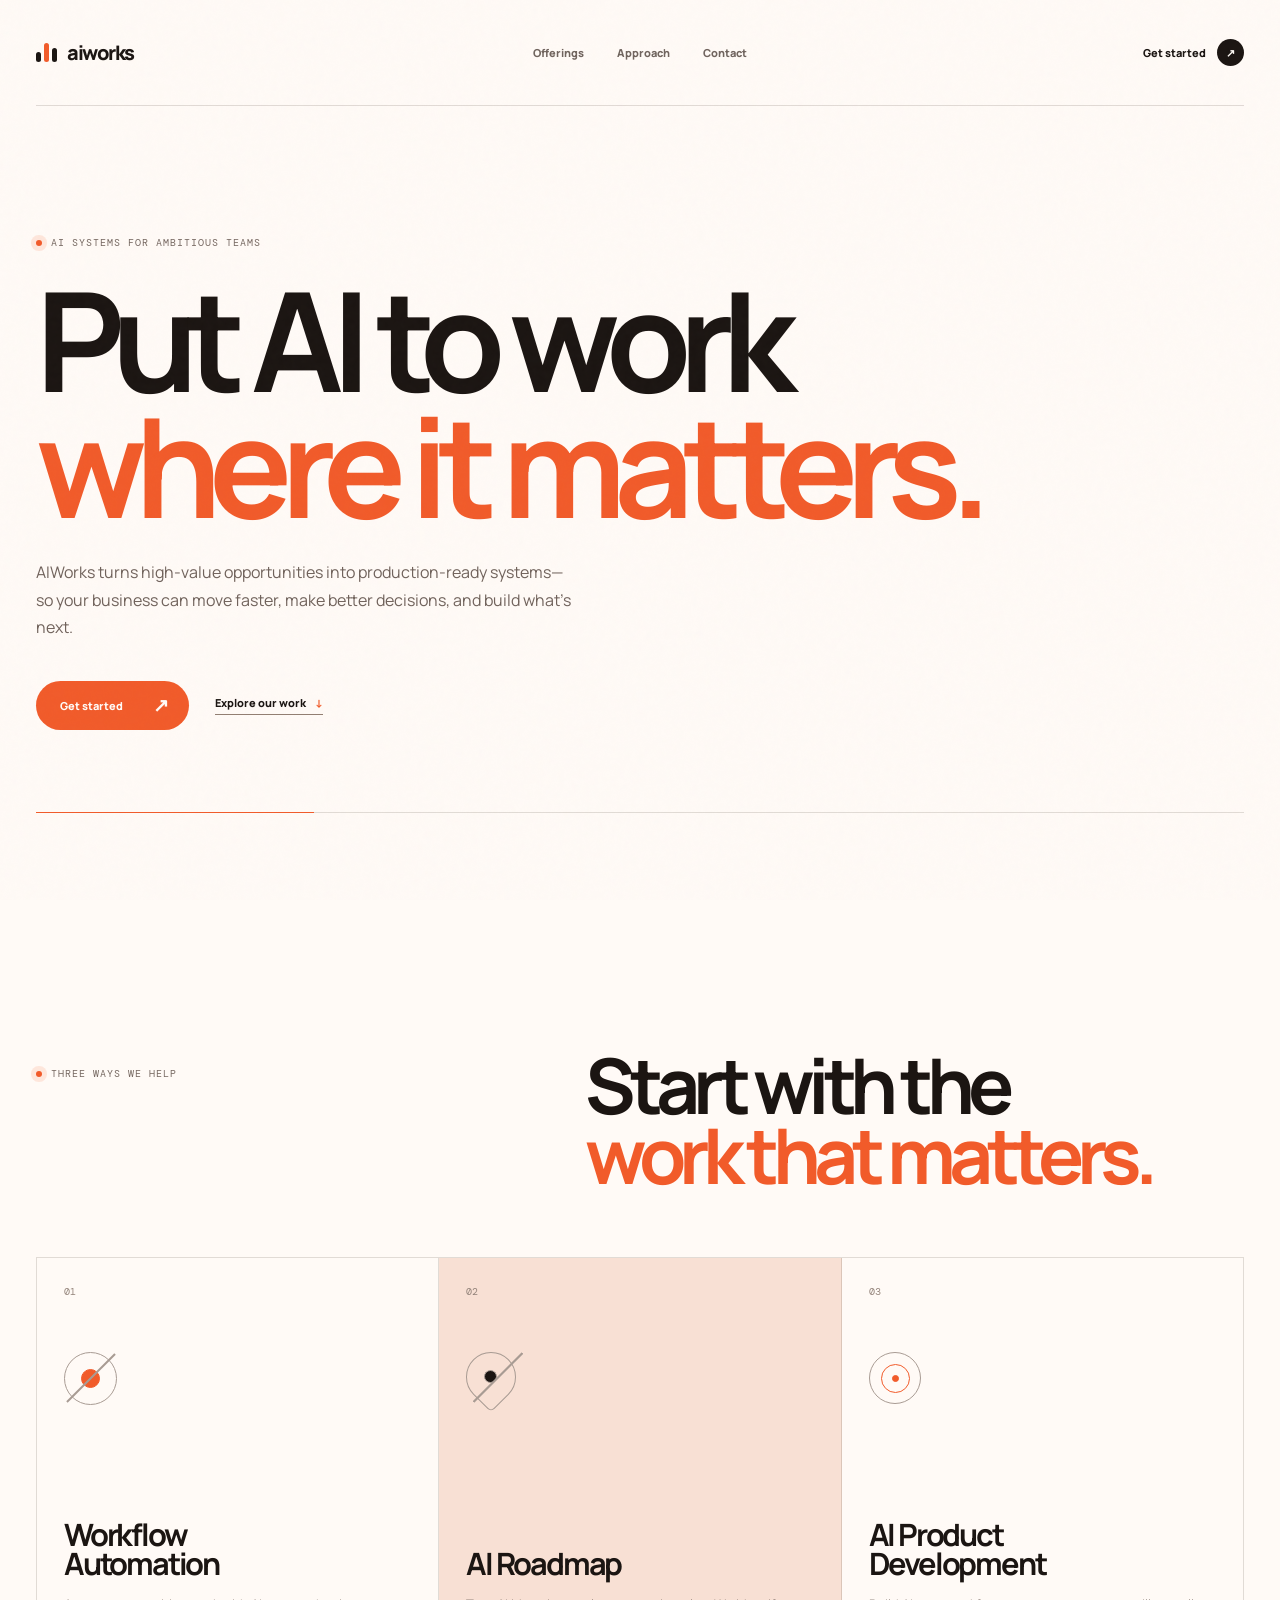
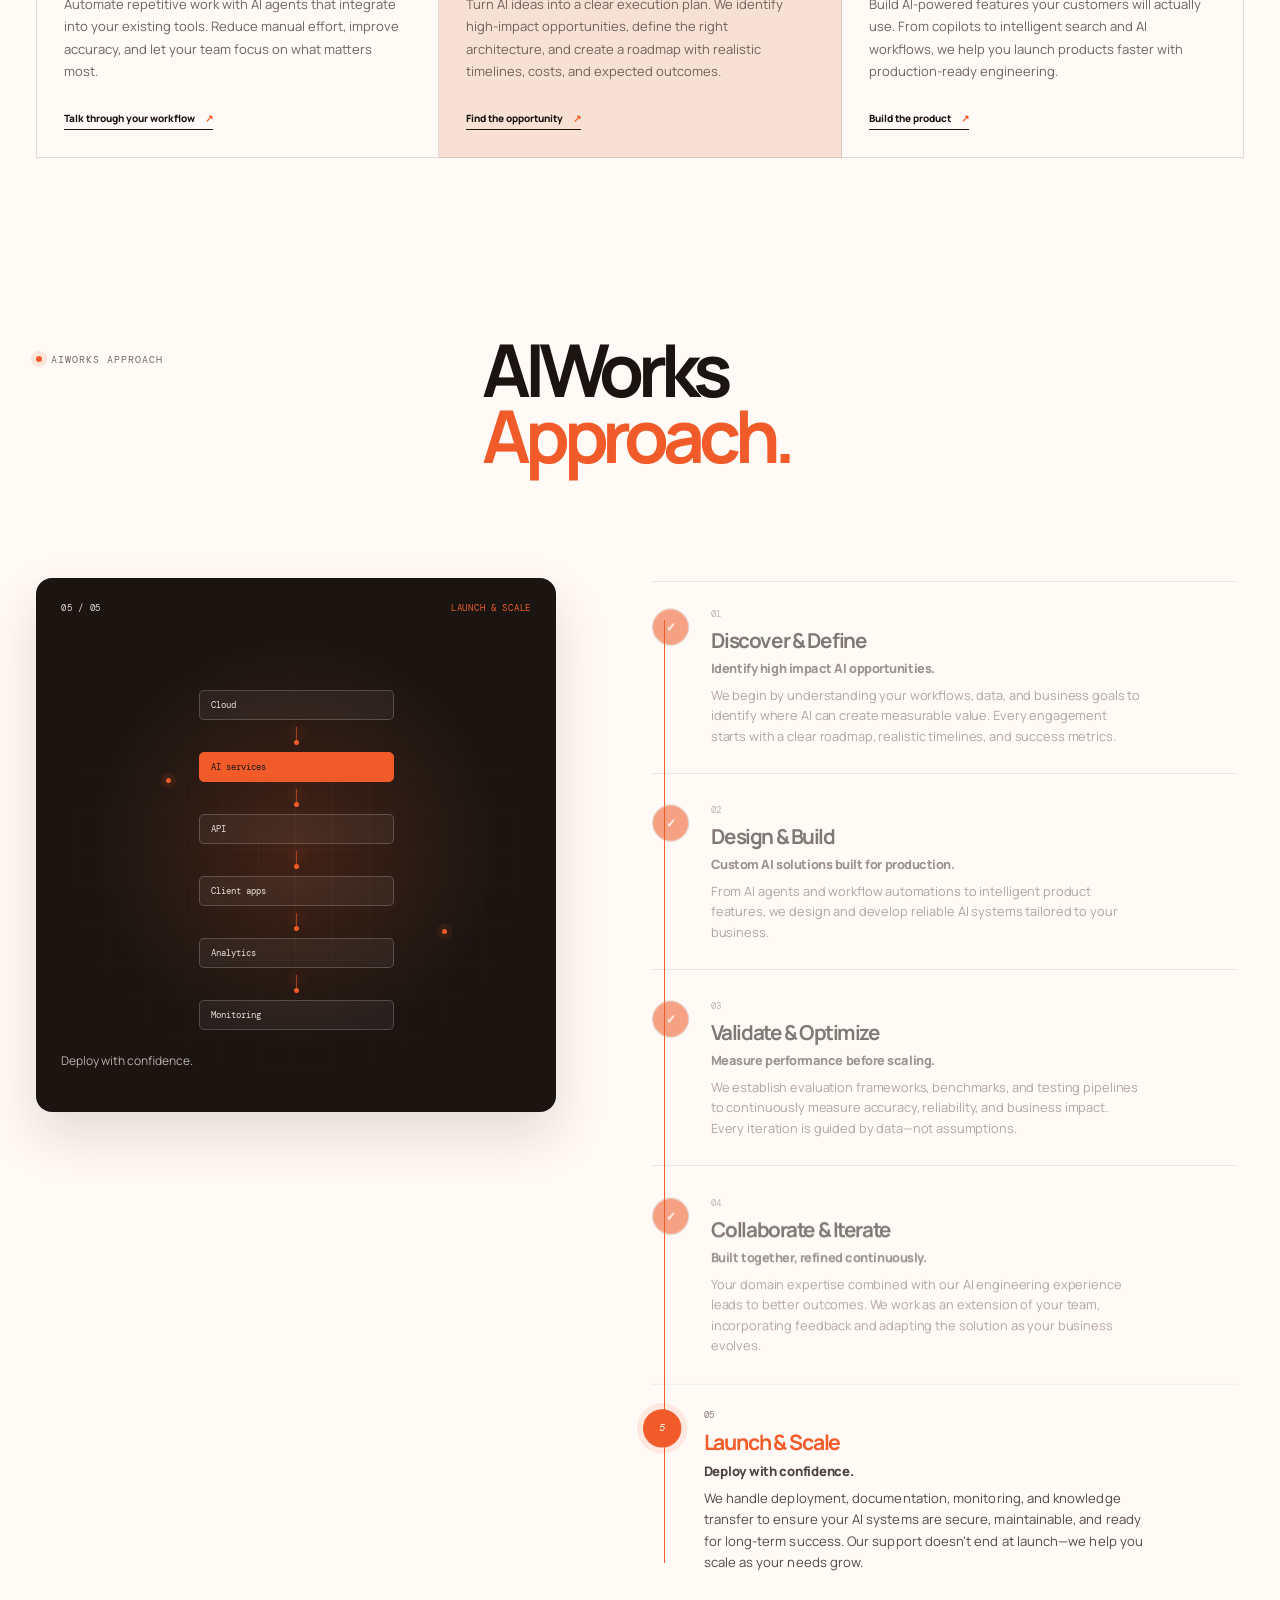
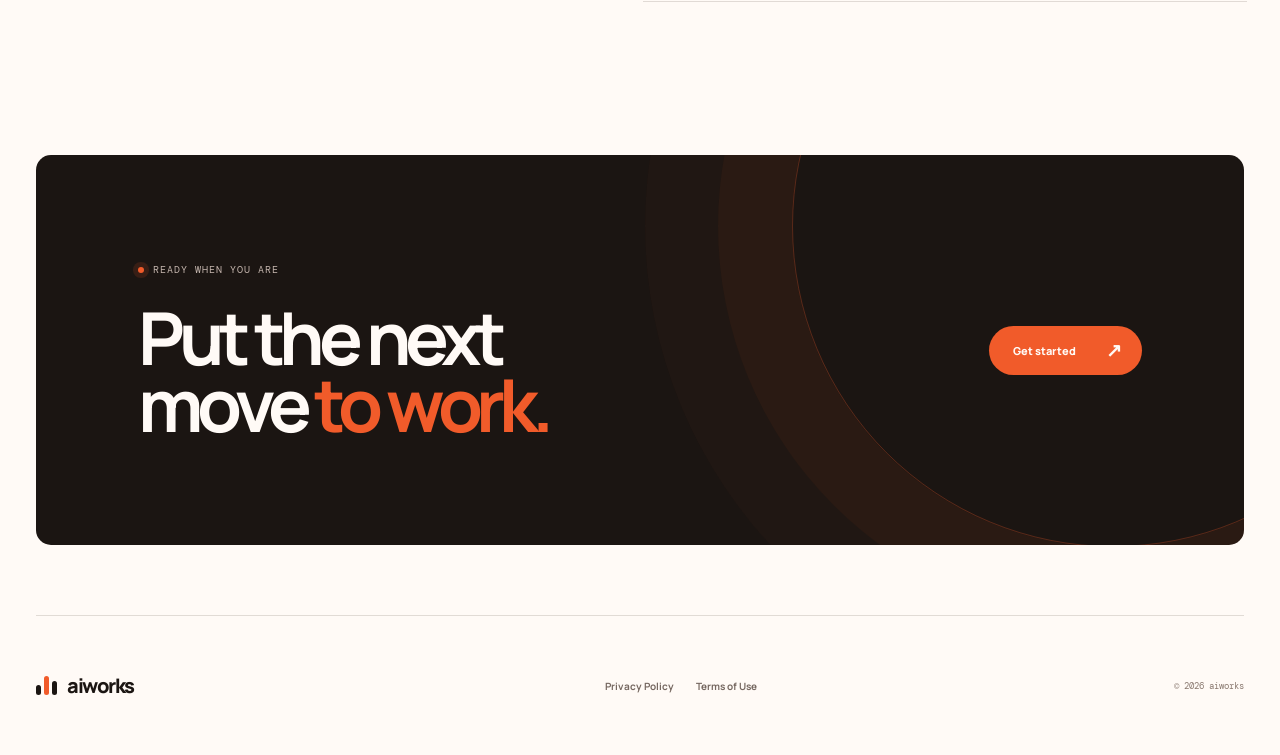
==== commit fb30b018: "Update AIWorks links and approach copy" ====
--- a/index.html
+++ b/index.html
@@ -20,7 +20,7 @@
         <a href="#approach">Approach</a>
         <a href="#contact">Contact</a>
       </nav>
-      <a class="header-cta" href="https://cal.com/" target="_blank" rel="noreferrer">Get started <span aria-hidden="true">↗</span></a>
+      <a class="header-cta" href="https://cal.com/prasoon.aiworks" target="_blank" rel="noreferrer">Get started <span aria-hidden="true">↗</span></a>
       <button class="menu-button" type="button" aria-label="Open menu" aria-expanded="false"><span></span><span></span></button>
     </header>
 
@@ -31,7 +31,7 @@
           <h1>Put AI to work<br /><em>where it matters.</em></h1>
           <p>AIWorks turns high-value opportunities into production-ready systems—so your business can move faster, make better decisions, and build what’s next.</p>
           <div class="hero-actions">
-            <a class="button button-primary" href="https://cal.com/" target="_blank" rel="noreferrer">Get started <span aria-hidden="true">↗</span></a>
+            <a class="button button-primary" href="https://cal.com/prasoon.aiworks" target="_blank" rel="noreferrer">Get started <span aria-hidden="true">↗</span></a>
             <a class="text-link" href="#offerings">Explore our work <span aria-hidden="true">↓</span></a>
           </div>
         </div>
@@ -51,7 +51,7 @@
             <div class="card-icon card-icon-automation"><i></i><i></i><i></i></div>
             <h3>Workflow<br />Automation</h3>
             <p>Automate repetitive work with AI agents that integrate into your existing tools. Reduce manual effort, improve accuracy, and let your team focus on what matters most.</p>
-            <a href="https://cal.com/" target="_blank" rel="noreferrer">Talk through your workflow <span aria-hidden="true">↗</span></a>
+            <a href="https://cal.com/prasoon.aiworks" target="_blank" rel="noreferrer">Talk through your workflow <span aria-hidden="true">↗</span></a>
           </article>
 
           <article class="offering-card featured reveal">
@@ -59,7 +59,7 @@
             <div class="card-icon card-icon-roadmap"><i></i><i></i><i></i></div>
             <h3>AI Roadmap</h3>
             <p>Turn AI ideas into a clear execution plan. We identify high-impact opportunities, define the right architecture, and create a roadmap with realistic timelines, costs, and expected outcomes.</p>
-            <a href="https://cal.com/" target="_blank" rel="noreferrer">Find the opportunity <span aria-hidden="true">↗</span></a>
+            <a href="https://cal.com/prasoon.aiworks" target="_blank" rel="noreferrer">Find the opportunity <span aria-hidden="true">↗</span></a>
           </article>
 
           <article class="offering-card reveal">
@@ -67,16 +67,15 @@
             <div class="card-icon card-icon-product"><i></i><i></i><i></i></div>
             <h3>AI Product<br />Development</h3>
             <p>Build AI-powered features your customers will actually use. From copilots to intelligent search and AI workflows, we help you launch products faster with production-ready engineering.</p>
-            <a href="https://cal.com/" target="_blank" rel="noreferrer">Build the product <span aria-hidden="true">↗</span></a>
+            <a href="https://cal.com/prasoon.aiworks" target="_blank" rel="noreferrer">Build the product <span aria-hidden="true">↗</span></a>
           </article>
         </div>
       </section>
 
       <section class="approach shell" id="approach" data-approach data-active="1" style="--progress: 0%">
         <div class="approach-intro reveal">
-          <p class="eyebrow"><span></span> The AIWorks Approach</p>
-          <h2>A clear path from<br /><em>opportunity to impact.</em></h2>
-          <p>We bring strategy, engineering, evaluation, and delivery into one disciplined system.</p>
+          <p class="eyebrow"><span></span> AIWorks Approach</p>
+          <h2>AIWorks<br /><em>Approach.</em></h2>
         </div>
 
         <div class="approach-layout">
@@ -120,19 +119,19 @@
           <div class="approach-timeline" aria-label="AIWorks five-step approach">
             <div class="timeline-progress" aria-hidden="true"><span></span></div>
             <button class="approach-card is-active" type="button" data-approach-step="1" aria-pressed="true">
-              <span class="step-marker"><i>1</i><b>✓</b></span><span class="step-copy"><small>01</small><strong>Discover &amp; Define</strong><em>Understand business goals, workflows, and data to identify high-impact AI opportunities.</em></span>
+              <span class="step-marker"><i>1</i><b>✓</b></span><span class="step-copy"><small>01</small><strong>Discover &amp; Define</strong><span class="step-summary">Identify high impact AI opportunities.</span><em>We begin by understanding your workflows, data, and business goals to identify where AI can create measurable value. Every engagement starts with a clear roadmap, realistic timelines, and success metrics.</em></span>
             </button>
             <button class="approach-card" type="button" data-approach-step="2" aria-pressed="false">
-              <span class="step-marker"><i>2</i><b>✓</b></span><span class="step-copy"><small>02</small><strong>Design &amp; Build</strong><em>Build AI agents, workflow automations, internal copilots, and intelligent software.</em></span>
+              <span class="step-marker"><i>2</i><b>✓</b></span><span class="step-copy"><small>02</small><strong>Design &amp; Build</strong><span class="step-summary">Custom AI solutions built for production.</span><em>From AI agents and workflow automations to intelligent product features, we design and develop reliable AI systems tailored to your business.</em></span>
             </button>
             <button class="approach-card" type="button" data-approach-step="3" aria-pressed="false">
-              <span class="step-marker"><i>3</i><b>✓</b></span><span class="step-copy"><small>03</small><strong>Validate &amp; Optimize</strong><em>Evaluate accuracy, reliability, latency, hallucinations, and business impact.</em></span>
+              <span class="step-marker"><i>3</i><b>✓</b></span><span class="step-copy"><small>03</small><strong>Validate &amp; Optimize</strong><span class="step-summary">Measure performance before scaling.</span><em>We establish evaluation frameworks, benchmarks, and testing pipelines to continuously measure accuracy, reliability, and business impact. Every iteration is guided by data—not assumptions.</em></span>
             </button>
             <button class="approach-card" type="button" data-approach-step="4" aria-pressed="false">
-              <span class="step-marker"><i>4</i><b>✓</b></span><span class="step-copy"><small>04</small><strong>Collaborate &amp; Iterate</strong><em>Work as an extension of your engineering and product teams.</em></span>
+              <span class="step-marker"><i>4</i><b>✓</b></span><span class="step-copy"><small>04</small><strong>Collaborate &amp; Iterate</strong><span class="step-summary">Built together, refined continuously.</span><em>Your domain expertise combined with our AI engineering experience leads to better outcomes. We work as an extension of your team, incorporating feedback and adapting the solution as your business evolves.</em></span>
             </button>
             <button class="approach-card" type="button" data-approach-step="5" aria-pressed="false">
-              <span class="step-marker"><i>5</i><b>✓</b></span><span class="step-copy"><small>05</small><strong>Launch &amp; Scale</strong><em>Deploy securely, monitor continuously, and improve over time.</em></span>
+              <span class="step-marker"><i>5</i><b>✓</b></span><span class="step-copy"><small>05</small><strong>Launch &amp; Scale</strong><span class="step-summary">Deploy with confidence.</span><em>We handle deployment, documentation, monitoring, and knowledge transfer to ensure your AI systems are secure, maintainable, and ready for long-term success. Our support doesn't end at launch—we help you scale as your needs grow.</em></span>
             </button>
           </div>
         </div>
@@ -143,7 +142,7 @@
           <p class="eyebrow"><span></span> Ready when you are</p>
           <h2>Put the next<br />move <em>to work.</em></h2>
         </div>
-        <a class="button button-light reveal" href="https://cal.com/" target="_blank" rel="noreferrer">Get started <span aria-hidden="true">↗</span></a>
+        <a class="button button-light reveal" href="https://cal.com/prasoon.aiworks" target="_blank" rel="noreferrer">Get started <span aria-hidden="true">↗</span></a>
       </section>
     </main>
 
--- a/styles.css
+++ b/styles.css
@@ -25,7 +25,7 @@
 
 .offerings { padding: 150px 0; }.offerings-intro { display: grid; margin-bottom: 67px; grid-template-columns: 1fr 1.2fr; align-items: start; }.offerings-intro .eyebrow { padding-top: 17px; }.offerings h2 { margin: 0; font-size: clamp(50px, 6vw, 87px); }.offering-grid { display: grid; grid-template-columns: repeat(3, 1fr); border-top: 1px solid var(--line); border-left: 1px solid var(--line); }.offering-card { min-height: 500px; padding: 27px; position: relative; display: flex; overflow: hidden; flex-direction: column; border-right: 1px solid var(--line); border-bottom: 1px solid var(--line); transition: color .3s ease, background .3s ease, transform .3s ease; }.offering-card:after { content: ""; position: absolute; right: -110px; bottom: -125px; width: 260px; height: 260px; border-radius: 50%; opacity: 0; background: var(--orange); filter: blur(25px); transition: opacity .35s ease; }.offering-card:hover { z-index: 1; color: #fffaf6; background: var(--ink); transform: translateY(-9px); }.offering-card:hover:after { opacity: .18; }.offering-card.featured { background: var(--peach); }.card-number, .card-icon, .offering-card h3, .offering-card p, .offering-card a { position: relative; z-index: 1; }.card-number { color: #93837a; font: 10px var(--mono); }.card-icon { width: 58px; height: 58px; margin: 54px 0 auto; position: relative; }.card-icon i { position: absolute; display: block; border: 1px solid #a89b93; }.card-icon-automation i:nth-child(1) { width: 53px; height: 53px; border-radius: 50%; }.card-icon-automation i:nth-child(2) { width: 19px; height: 19px; left: 17px; top: 17px; border-radius: 50%; background: var(--orange); border-color: var(--orange); }.card-icon-automation i:nth-child(3) { width: 1px; height: 68px; left: 26px; top: -8px; transform: rotate(45deg); }.card-icon-roadmap i:nth-child(1) { width: 50px; height: 50px; border-radius: 50% 50% 50% 5px; transform: rotate(-45deg); }.card-icon-roadmap i:nth-child(2) { width: 13px; height: 13px; left: 18px; top: 18px; border-radius: 50%; background: var(--ink); }.card-icon-roadmap i:nth-child(3) { width: 1px; height: 69px; left: 31px; top: -9px; background: #a89b93; transform: rotate(45deg); }.card-icon-product i:nth-child(1) { width: 52px; height: 52px; border-radius: 50%; }.card-icon-product i:nth-child(2) { width: 29px; height: 29px; left: 12px; top: 12px; border-radius: 50%; border-color: var(--orange); }.card-icon-product i:nth-child(3) { width: 7px; height: 7px; left: 23px; top: 23px; border-radius: 50%; background: var(--orange); border-color: var(--orange); }.offering-card h3 { margin: 0 0 16px; font-size: clamp(29px, 2.4vw, 38px); letter-spacing: -.072em; line-height: .94; }.offering-card p { max-width: 340px; margin-bottom: 29px; color: var(--muted); font-size: 13px; line-height: 1.7; transition: color .3s ease; }.offering-card:hover p { color: #eadfd9; }.offering-card a { width: max-content; padding-bottom: 4px; border-bottom: 1px solid currentColor; font-size: 10px; font-weight: 800; }.offering-card a span { margin-left: 8px; color: var(--orange); }
 
-.approach { padding: 28px 0 150px; --pointer-x: 50%; --pointer-y: 50%; }.approach-intro { display: grid; max-width: 1100px; margin-bottom: 84px; grid-template-columns: .78fr 1.22fr; gap: 28px; align-items: start; }.approach-intro .eyebrow { padding-top: 17px; }.approach-intro h2 { margin-bottom: 25px; font-size: clamp(49px, 5.7vw, 82px); }.approach-intro > p:not(.eyebrow) { max-width: 510px; margin: 0; color: var(--muted); font-size: 15px; line-height: 1.72; }.approach-layout { display: grid; grid-template-columns: minmax(0, .93fr) minmax(420px, 1.07fr); gap: clamp(45px, 7vw, 110px); align-items: start; }.approach-visual-wrap { height: calc(5 * 180px); position: relative; }.approach-visual { min-height: 534px; position: sticky; top: 118px; overflow: hidden; border-radius: 16px; color: #fffaf6; background: var(--ink); box-shadow: 0 24px 54px rgba(31,16,8,.13); }.approach-visual:after { content: ""; width: 440px; aspect-ratio: 1; position: absolute; left: var(--pointer-x); top: var(--pointer-y); pointer-events: none; border-radius: 50%; transform: translate(-50%, -50%); background: radial-gradient(circle, rgba(241,91,42,.19), rgba(241,91,42,0) 65%); transition: left .16s ease-out, top .16s ease-out; }.visual-topline { position: absolute; z-index: 4; top: 24px; right: 25px; left: 25px; display: flex; justify-content: space-between; color: #e7d8d1; font: 9px var(--mono); letter-spacing: .08em; text-transform: uppercase; }.visual-topline span:last-child { color: var(--orange); }.visual-stage { height: 445px; position: relative; margin-top: 49px; }.visual-grid { position: absolute; inset: 0; opacity: .22; background-image: linear-gradient(rgba(255,250,246,.16) 1px, transparent 1px), linear-gradient(90deg, rgba(255,250,246,.16) 1px, transparent 1px); background-size: 37px 37px; mask-image: radial-gradient(circle at center, black, transparent 74%); }.visual-particle { width: 5px; height: 5px; position: absolute; z-index: 3; border-radius: 50%; background: var(--orange); box-shadow: 0 0 0 5px rgba(241,91,42,.09); animation: particle-drift 6s ease-in-out infinite; }.particle-one { top: 34%; left: 25%; }.particle-two { right: 21%; bottom: 31%; animation-delay: -3s; }.visual-scene { position: absolute; inset: 0; z-index: 2; margin: 0; opacity: 0; pointer-events: none; transform: scale(.96) translateY(10px); transition: opacity .55s ease, transform .55s cubic-bezier(.2,.8,.2,1); }.approach[data-active="1"] .scene-discover, .approach[data-active="2"] .scene-build, .approach[data-active="3"] .scene-validate, .approach[data-active="4"] .scene-collaborate, .approach[data-active="5"] .scene-launch { opacity: 1; transform: none; }.visual-description { min-height: 41px; position: absolute; z-index: 4; right: 25px; bottom: 19px; left: 25px; margin: 0; color: #bdaea6; font-size: 12px; line-height: 1.52; }.scene-discover .scene-node, .scene-collaborate .team-node { position: absolute; display: grid; min-width: 44px; height: 28px; padding: 0 8px; place-items: center; border: 1px solid rgba(255,250,246,.22); border-radius: 20px; color: #f6efeb; background: rgba(255,250,246,.05); font: 8px var(--mono); }.scene-discover .scene-center, .scene-collaborate .shared-node { min-width: 70px; height: 70px; left: 50%; top: 48%; color: var(--ink); background: var(--orange); border-color: var(--orange); border-radius: 50%; transform: translate(-50%, -50%); font: 700 15px var(--mono); box-shadow: 0 0 0 12px rgba(241,91,42,.1); }.node-crm { top: 19%; left: 17%; }.node-slack { top: 22%; right: 15%; }.node-data { right: 15%; bottom: 20%; }.node-web { bottom: 17%; left: 20%; }.node-email { left: 8%; top: 48%; }.scene-link, .team-link { height: 1px; position: absolute; left: 50%; top: 48%; transform-origin: left; background: linear-gradient(90deg, rgba(241,91,42,.7), transparent); }.scene-discover .link-one { width: 145px; transform: rotate(-145deg); }.scene-discover .link-two { width: 150px; transform: rotate(-36deg); }.scene-discover .link-three { width: 154px; transform: rotate(33deg); }.scene-discover .link-four { width: 139px; transform: rotate(140deg); }.scene-build, .scene-launch { display: flex; width: 195px; margin: 22px auto 0; flex-direction: column; align-items: stretch; justify-content: center; gap: 7px; }.scene-build span, .scene-launch span { padding: 8px 11px; border: 1px solid rgba(255,250,246,.2); border-radius: 5px; color: #e9dfda; background: rgba(255,250,246,.05); font: 9px var(--mono); }.scene-build .agent-step, .scene-launch span:nth-of-type(2) { color: var(--ink); background: var(--orange); border-color: var(--orange); }.scene-build i, .scene-launch i { width: 1px; height: 18px; position: relative; margin: 0 auto; background: rgba(241,91,42,.58); }.scene-build i:after, .scene-launch i:after { content: ""; width: 5px; height: 5px; position: absolute; left: -2px; bottom: 0; border-radius: 50%; background: var(--orange); box-shadow: 0 -11px 12px rgba(241,91,42,.7); animation: data-flow 1.7s ease-in-out infinite; }.scene-validate { width: min(73%, 310px); height: 270px; position: absolute; left: 50%; top: 50%; padding: 21px; display: grid; gap: 15px; transform: translate(-50%, -50%) scale(.96) translateY(10px); border: 1px solid rgba(255,250,246,.2); border-radius: 9px; background: rgba(255,250,246,.05); }.approach[data-active="3"] .scene-validate { transform: translate(-50%, -50%); }.metric-row { display: grid; grid-template-columns: 1fr auto; gap: 5px 12px; align-items: center; color: #d7cbc4; font: 9px var(--mono); }.metric-row strong { color: #fffaf6; font-weight: 500; }.metric-row i { height: 4px; grid-column: 1 / -1; overflow: hidden; border-radius: 5px; background: rgba(255,250,246,.13); }.metric-row b { display: block; height: 100%; border-radius: inherit; background: var(--orange); transform: scaleX(.16); transform-origin: left; transition: transform .8s cubic-bezier(.2,.8,.2,1); }.metric-row:nth-child(2) b { transition-delay: .08s; }.metric-row:nth-child(3) b { transition-delay: .16s; }.metric-row:nth-child(4) b { transition-delay: .24s; }.approach[data-active="3"] .metric-row:nth-child(1) b { transform: scaleX(.94); }.approach[data-active="3"] .metric-row:nth-child(2) b { transform: scaleX(.97); }.approach[data-active="3"] .metric-row:nth-child(3) b { transform: scaleX(.62); }.approach[data-active="3"] .metric-row:nth-child(4) b { transform: scaleX(.99); }.scene-collaborate .shared-node { top: 50%; }.team-product { top: 18%; left: 18%; }.team-eng { top: 19%; right: 16%; }.team-ops { bottom: 19%; left: 19%; }.team-lead { right: 15%; bottom: 20%; }.scene-collaborate .team-link-a { width: 147px; top: 50%; transform: rotate(-139deg); }.scene-collaborate .team-link-b { width: 147px; top: 50%; transform: rotate(-38deg); }.scene-collaborate .team-link-c { width: 147px; top: 50%; transform: rotate(39deg); }.scene-collaborate .team-link-d { width: 147px; top: 50%; transform: rotate(141deg); }.approach-timeline { position: relative; padding: 1px 0; }.timeline-progress { width: 1px; position: absolute; top: 42px; bottom: 42px; left: 18px; background: #ddd0c9; }.timeline-progress span { width: 1px; height: var(--progress); display: block; background: var(--orange); transition: height .7s cubic-bezier(.2,.8,.2,1); }.approach-card { width: 100%; min-height: 176px; padding: 27px 23px 27px 0; position: relative; display: grid; grid-template-columns: 38px 1fr; gap: 22px; appearance: none; text-align: left; color: var(--ink); border: 0; border-bottom: 1px solid var(--line); background: transparent; cursor: pointer; opacity: .56; transform: scale(.98); transition: opacity .5s ease, transform .5s ease, background .25s ease; }.approach-card:first-of-type { border-top: 1px solid var(--line); }.approach-card:hover { opacity: .82; transform: translateY(-5px) scale(1); }.approach-card.is-active { opacity: 1; transform: translateY(-4px) scale(1.01); }.approach-card:focus-visible { outline: 2px solid var(--orange); outline-offset: 4px; }.step-marker { width: 38px; height: 38px; z-index: 1; display: grid; position: relative; place-items: center; border: 1px solid #beada4; border-radius: 50%; color: #85756d; background: var(--canvas); font: 10px var(--mono); transition: background .45s ease, color .45s ease, border-color .45s ease; }.step-marker b { display: grid; position: absolute; inset: 0; place-items: center; opacity: 0; border-radius: 50%; color: #fffaf6; background: var(--orange); font-size: 12px; transition: opacity .25s ease; }.approach-card.is-active .step-marker { color: #fffaf6; border-color: var(--orange); background: var(--orange); box-shadow: 0 0 0 6px rgba(241,91,42,.11); }.approach-card.is-complete .step-marker b { opacity: 1; }.step-copy { display: block; }.step-copy small { display: block; margin-bottom: 10px; color: #8d7c73; font: 9px var(--mono); letter-spacing: .09em; }.step-copy strong { display: block; margin-bottom: 10px; font-size: 21px; letter-spacing: -.06em; line-height: 1; }.step-copy em { max-width: 440px; display: block; color: var(--muted); font-size: 13px; font-style: normal; line-height: 1.63; }.approach-card.is-active .step-copy strong { color: var(--orange); }.approach-card.is-active .step-copy em { color: #554941; }
+.approach { padding: 28px 0 150px; --pointer-x: 50%; --pointer-y: 50%; }.approach-intro { display: grid; max-width: 1100px; margin-bottom: 84px; grid-template-columns: .78fr 1.22fr; gap: 28px; align-items: start; }.approach-intro .eyebrow { padding-top: 17px; }.approach-intro h2 { margin-bottom: 25px; font-size: clamp(49px, 5.7vw, 82px); }.approach-layout { display: grid; grid-template-columns: minmax(0, .93fr) minmax(420px, 1.07fr); gap: clamp(45px, 7vw, 110px); align-items: start; }.approach-visual-wrap { height: calc(5 * 180px); position: relative; }.approach-visual { min-height: 534px; position: sticky; top: 118px; overflow: hidden; border-radius: 16px; color: #fffaf6; background: var(--ink); box-shadow: 0 24px 54px rgba(31,16,8,.13); }.approach-visual:after { content: ""; width: 440px; aspect-ratio: 1; position: absolute; left: var(--pointer-x); top: var(--pointer-y); pointer-events: none; border-radius: 50%; transform: translate(-50%, -50%); background: radial-gradient(circle, rgba(241,91,42,.19), rgba(241,91,42,0) 65%); transition: left .16s ease-out, top .16s ease-out; }.visual-topline { position: absolute; z-index: 4; top: 24px; right: 25px; left: 25px; display: flex; justify-content: space-between; color: #e7d8d1; font: 9px var(--mono); letter-spacing: .08em; text-transform: uppercase; }.visual-topline span:last-child { color: var(--orange); }.visual-stage { height: 445px; position: relative; margin-top: 49px; }.visual-grid { position: absolute; inset: 0; opacity: .22; background-image: linear-gradient(rgba(255,250,246,.16) 1px, transparent 1px), linear-gradient(90deg, rgba(255,250,246,.16) 1px, transparent 1px); background-size: 37px 37px; mask-image: radial-gradient(circle at center, black, transparent 74%); }.visual-particle { width: 5px; height: 5px; position: absolute; z-index: 3; border-radius: 50%; background: var(--orange); box-shadow: 0 0 0 5px rgba(241,91,42,.09); animation: particle-drift 6s ease-in-out infinite; }.particle-one { top: 34%; left: 25%; }.particle-two { right: 21%; bottom: 31%; animation-delay: -3s; }.visual-scene { position: absolute; inset: 0; z-index: 2; margin: 0; opacity: 0; pointer-events: none; transform: scale(.96) translateY(10px); transition: opacity .55s ease, transform .55s cubic-bezier(.2,.8,.2,1); }.approach[data-active="1"] .scene-discover, .approach[data-active="2"] .scene-build, .approach[data-active="3"] .scene-validate, .approach[data-active="4"] .scene-collaborate, .approach[data-active="5"] .scene-launch { opacity: 1; transform: none; }.visual-description { min-height: 41px; position: absolute; z-index: 4; right: 25px; bottom: 19px; left: 25px; margin: 0; color: #bdaea6; font-size: 12px; line-height: 1.52; }.scene-discover .scene-node, .scene-collaborate .team-node { position: absolute; display: grid; min-width: 44px; height: 28px; padding: 0 8px; place-items: center; border: 1px solid rgba(255,250,246,.22); border-radius: 20px; color: #f6efeb; background: rgba(255,250,246,.05); font: 8px var(--mono); }.scene-discover .scene-center, .scene-collaborate .shared-node { min-width: 70px; height: 70px; left: 50%; top: 48%; color: var(--ink); background: var(--orange); border-color: var(--orange); border-radius: 50%; transform: translate(-50%, -50%); font: 700 15px var(--mono); box-shadow: 0 0 0 12px rgba(241,91,42,.1); }.node-crm { top: 19%; left: 17%; }.node-slack { top: 22%; right: 15%; }.node-data { right: 15%; bottom: 20%; }.node-web { bottom: 17%; left: 20%; }.node-email { left: 8%; top: 48%; }.scene-link, .team-link { height: 1px; position: absolute; left: 50%; top: 48%; transform-origin: left; background: linear-gradient(90deg, rgba(241,91,42,.7), transparent); }.scene-discover .link-one { width: 145px; transform: rotate(-145deg); }.scene-discover .link-two { width: 150px; transform: rotate(-36deg); }.scene-discover .link-three { width: 154px; transform: rotate(33deg); }.scene-discover .link-four { width: 139px; transform: rotate(140deg); }.scene-build, .scene-launch { display: flex; width: 195px; margin: 22px auto 0; flex-direction: column; align-items: stretch; justify-content: center; gap: 7px; }.scene-build span, .scene-launch span { padding: 8px 11px; border: 1px solid rgba(255,250,246,.2); border-radius: 5px; color: #e9dfda; background: rgba(255,250,246,.05); font: 9px var(--mono); }.scene-build .agent-step, .scene-launch span:nth-of-type(2) { color: var(--ink); background: var(--orange); border-color: var(--orange); }.scene-build i, .scene-launch i { width: 1px; height: 18px; position: relative; margin: 0 auto; background: rgba(241,91,42,.58); }.scene-build i:after, .scene-launch i:after { content: ""; width: 5px; height: 5px; position: absolute; left: -2px; bottom: 0; border-radius: 50%; background: var(--orange); box-shadow: 0 -11px 12px rgba(241,91,42,.7); animation: data-flow 1.7s ease-in-out infinite; }.scene-validate { width: min(73%, 310px); height: 270px; position: absolute; left: 50%; top: 50%; padding: 21px; display: grid; gap: 15px; transform: translate(-50%, -50%) scale(.96) translateY(10px); border: 1px solid rgba(255,250,246,.2); border-radius: 9px; background: rgba(255,250,246,.05); }.approach[data-active="3"] .scene-validate { transform: translate(-50%, -50%); }.metric-row { display: grid; grid-template-columns: 1fr auto; gap: 5px 12px; align-items: center; color: #d7cbc4; font: 9px var(--mono); }.metric-row strong { color: #fffaf6; font-weight: 500; }.metric-row i { height: 4px; grid-column: 1 / -1; overflow: hidden; border-radius: 5px; background: rgba(255,250,246,.13); }.metric-row b { display: block; height: 100%; border-radius: inherit; background: var(--orange); transform: scaleX(.16); transform-origin: left; transition: transform .8s cubic-bezier(.2,.8,.2,1); }.metric-row:nth-child(2) b { transition-delay: .08s; }.metric-row:nth-child(3) b { transition-delay: .16s; }.metric-row:nth-child(4) b { transition-delay: .24s; }.approach[data-active="3"] .metric-row:nth-child(1) b { transform: scaleX(.94); }.approach[data-active="3"] .metric-row:nth-child(2) b { transform: scaleX(.97); }.approach[data-active="3"] .metric-row:nth-child(3) b { transform: scaleX(.62); }.approach[data-active="3"] .metric-row:nth-child(4) b { transform: scaleX(.99); }.scene-collaborate .shared-node { top: 50%; }.team-product { top: 18%; left: 18%; }.team-eng { top: 19%; right: 16%; }.team-ops { bottom: 19%; left: 19%; }.team-lead { right: 15%; bottom: 20%; }.scene-collaborate .team-link-a { width: 147px; top: 50%; transform: rotate(-139deg); }.scene-collaborate .team-link-b { width: 147px; top: 50%; transform: rotate(-38deg); }.scene-collaborate .team-link-c { width: 147px; top: 50%; transform: rotate(39deg); }.scene-collaborate .team-link-d { width: 147px; top: 50%; transform: rotate(141deg); }.approach-timeline { position: relative; padding: 1px 0; }.timeline-progress { width: 1px; position: absolute; top: 42px; bottom: 42px; left: 18px; background: #ddd0c9; }.timeline-progress span { width: 1px; height: var(--progress); display: block; background: var(--orange); transition: height .7s cubic-bezier(.2,.8,.2,1); }.approach-card { width: 100%; min-height: 176px; padding: 27px 23px 27px 0; position: relative; display: grid; grid-template-columns: 38px 1fr; gap: 22px; appearance: none; text-align: left; color: var(--ink); border: 0; border-bottom: 1px solid var(--line); background: transparent; cursor: pointer; opacity: .56; transform: scale(.98); transition: opacity .5s ease, transform .5s ease, background .25s ease; }.approach-card:first-of-type { border-top: 1px solid var(--line); }.approach-card:hover { opacity: .82; transform: translateY(-5px) scale(1); }.approach-card.is-active { opacity: 1; transform: translateY(-4px) scale(1.01); }.approach-card:focus-visible { outline: 2px solid var(--orange); outline-offset: 4px; }.step-marker { width: 38px; height: 38px; z-index: 1; display: grid; position: relative; place-items: center; border: 1px solid #beada4; border-radius: 50%; color: #85756d; background: var(--canvas); font: 10px var(--mono); transition: background .45s ease, color .45s ease, border-color .45s ease; }.step-marker b { display: grid; position: absolute; inset: 0; place-items: center; opacity: 0; border-radius: 50%; color: #fffaf6; background: var(--orange); font-size: 12px; transition: opacity .25s ease; }.approach-card.is-active .step-marker { color: #fffaf6; border-color: var(--orange); background: var(--orange); box-shadow: 0 0 0 6px rgba(241,91,42,.11); }.approach-card.is-complete .step-marker b { opacity: 1; }.step-copy { display: block; }.step-copy small { display: block; margin-bottom: 10px; color: #8d7c73; font: 9px var(--mono); letter-spacing: .09em; }.step-copy strong { display: block; margin-bottom: 10px; font-size: 21px; letter-spacing: -.06em; line-height: 1; }.step-copy .step-summary { display: block; margin-bottom: 8px; color: #50433d; font-size: 13px; font-weight: 800; letter-spacing: -.025em; line-height: 1.3; }.step-copy em { max-width: 440px; display: block; color: var(--muted); font-size: 13px; font-style: normal; line-height: 1.63; }.approach-card.is-active .step-copy strong { color: var(--orange); }.approach-card.is-active .step-copy em { color: #554941; }
 
 .contact { min-height: 390px; margin-bottom: 70px; padding: 74px 8%; display: flex; position: relative; overflow: hidden; align-items: center; justify-content: space-between; gap: 45px; border-radius: 15px; color: #fffaf6; background: var(--ink); }.contact:after { content: ""; position: absolute; right: -190px; top: -250px; width: 640px; height: 640px; border: 1px solid rgba(241,91,42,.29); border-radius: 50%; box-shadow: 0 0 0 74px rgba(241,91,42,.045), 0 0 0 147px rgba(241,91,42,.025); }.contact-copy, .contact > a { position: relative; z-index: 1; }.contact .eyebrow { color: #c4b5ad; }.contact h2 { max-width: 735px; margin: 0; font-size: clamp(47px, 5.7vw, 80px); }.contact h2 em { color: var(--orange); }.button-light { color: #fffaf6; background: var(--orange); }.button-light:hover { background: #d9491e; }
 
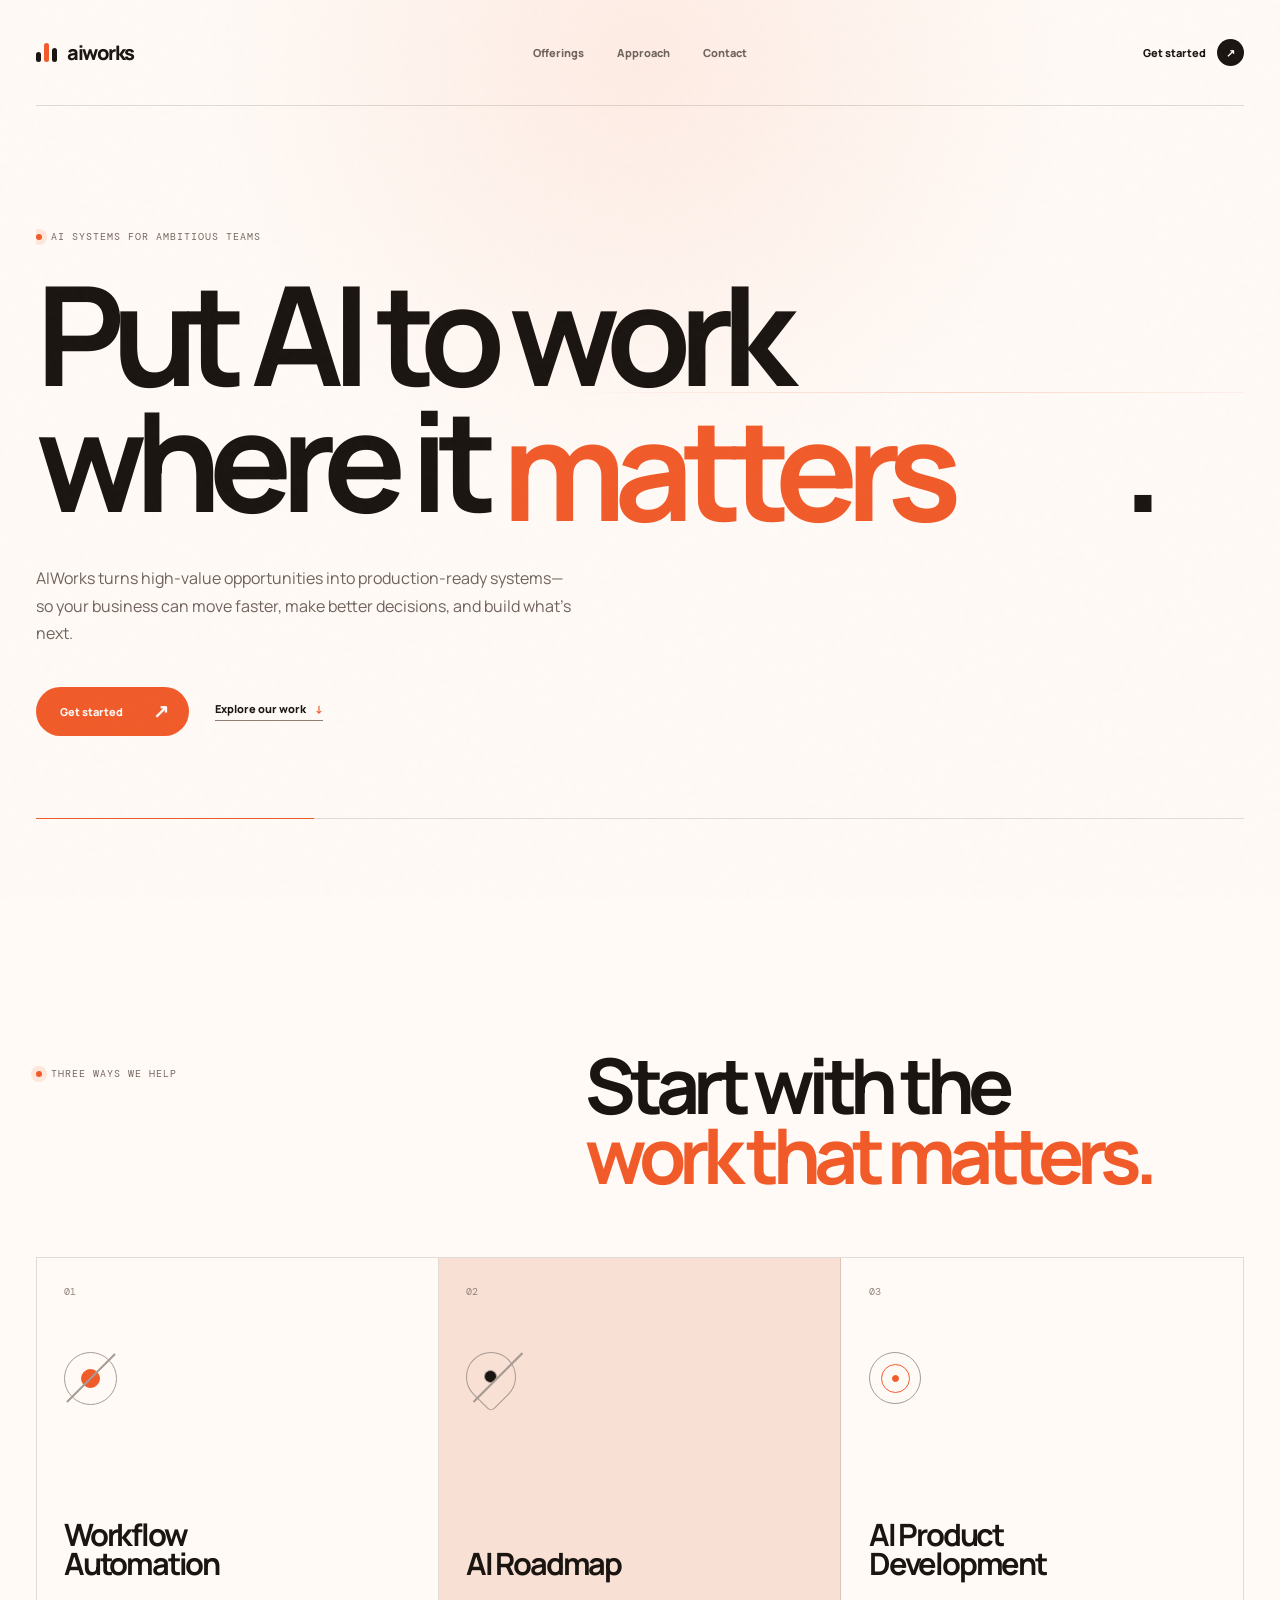
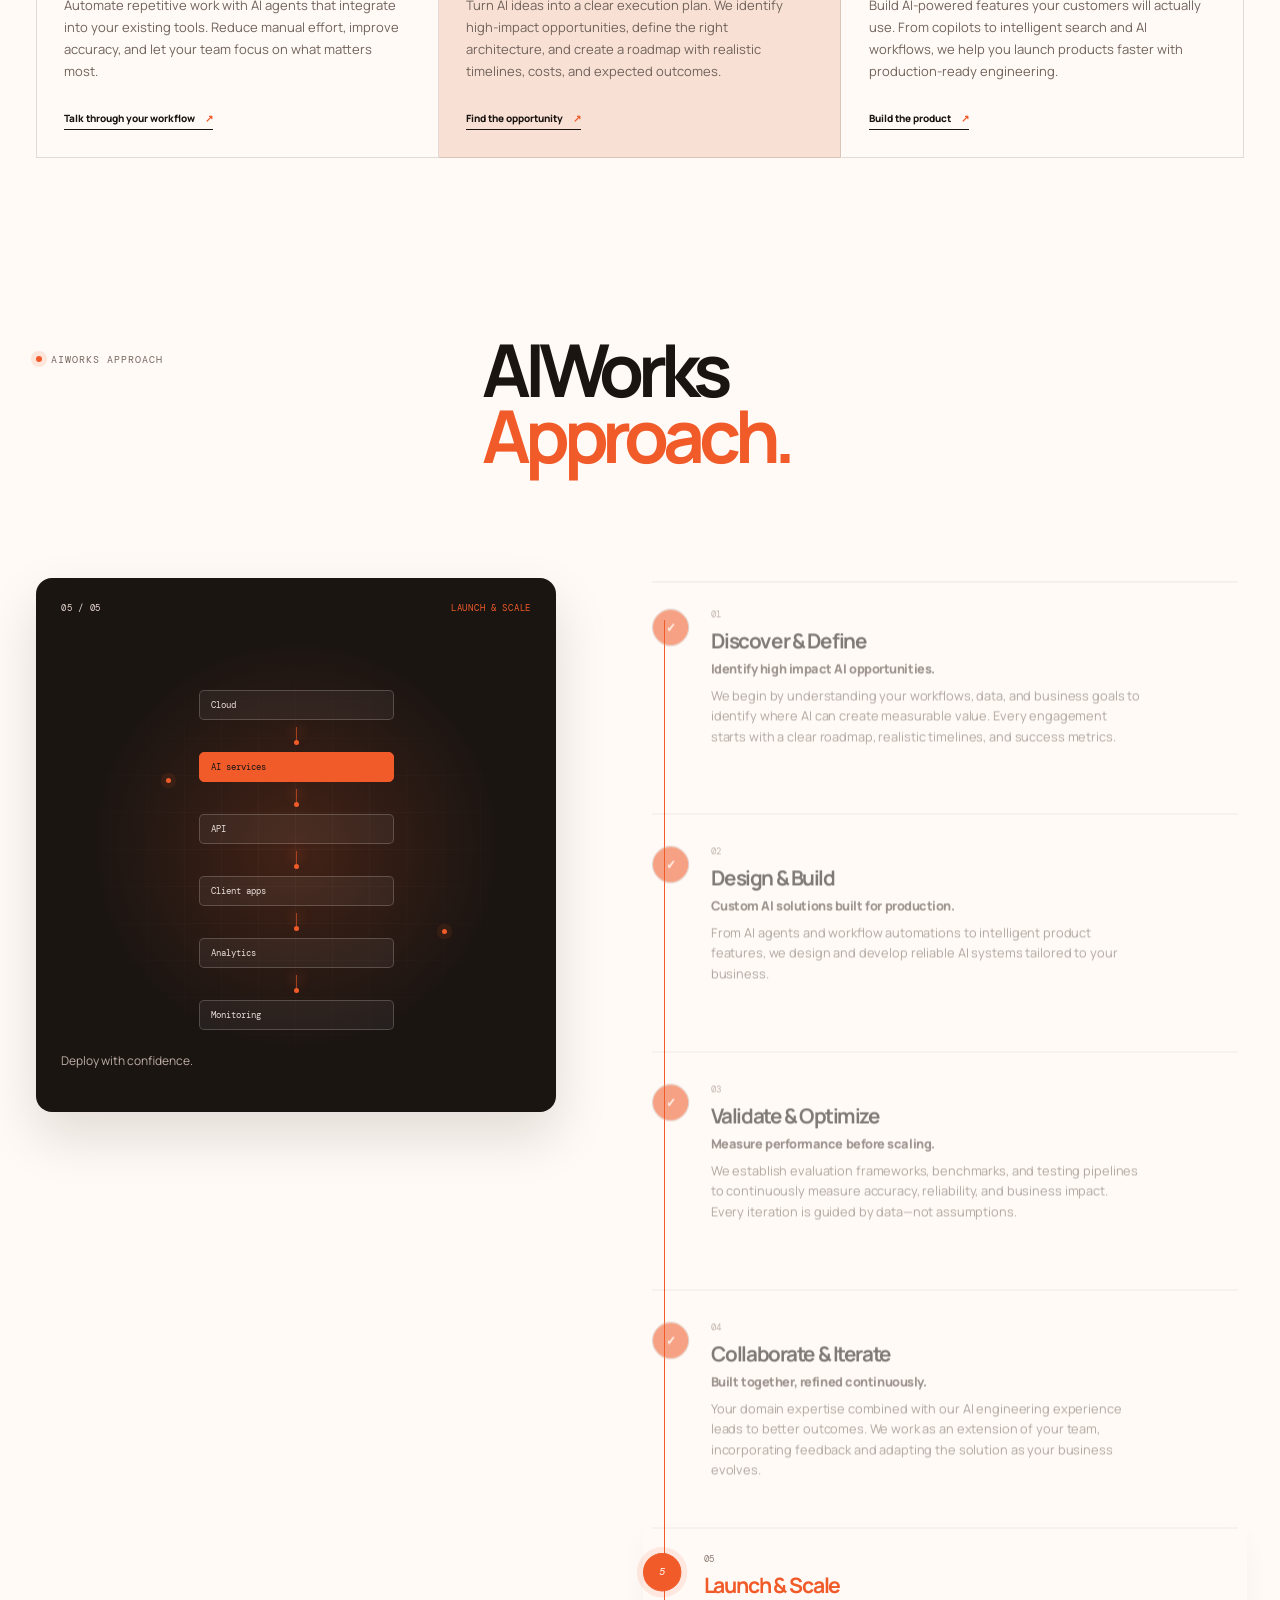
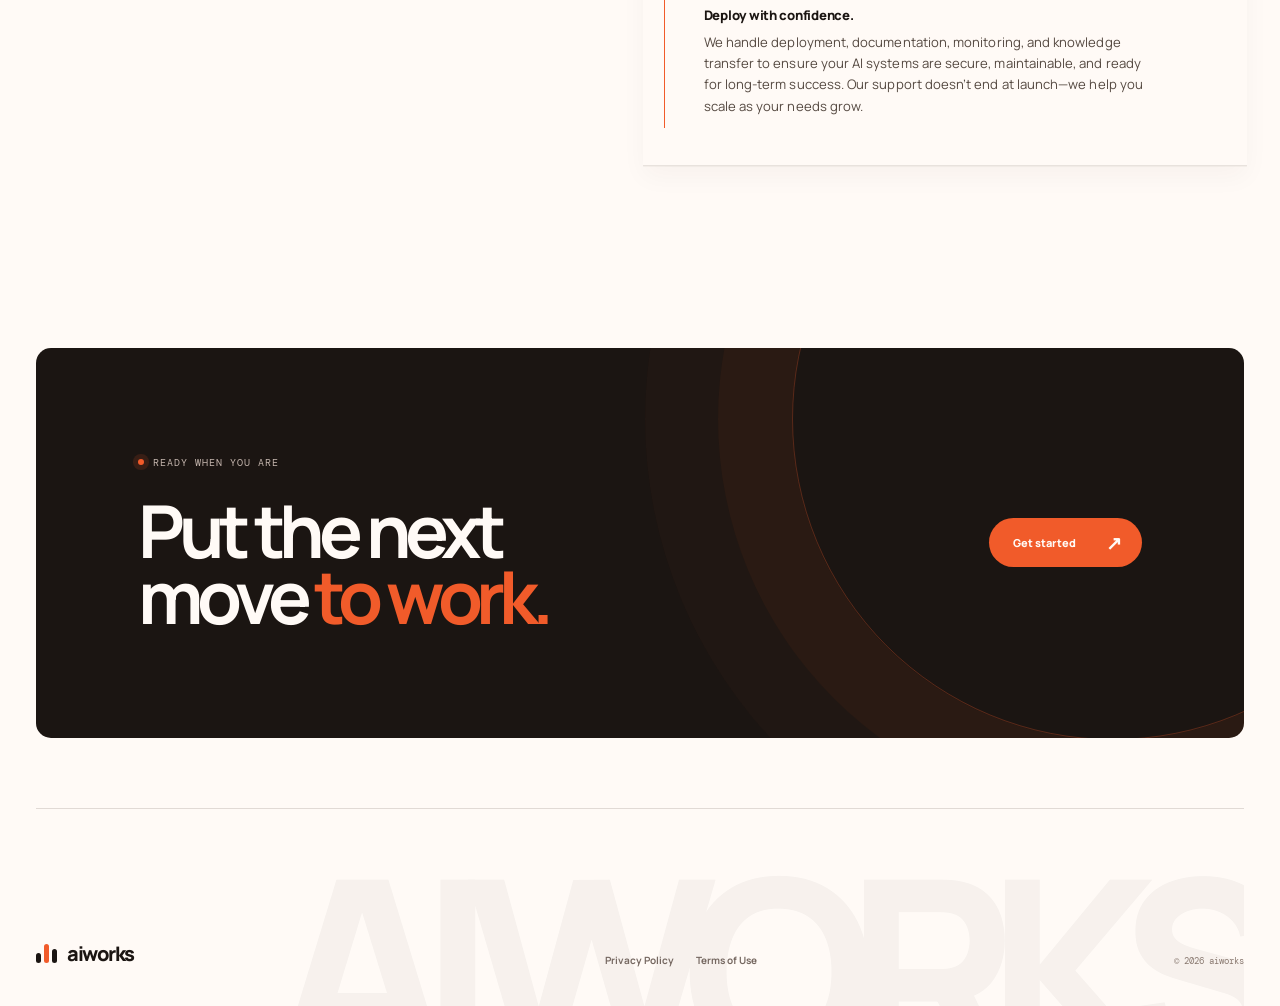
==== commit 54aa9782: "Add interactive hero and offering card motion" ====
--- a/index.html
+++ b/index.html
@@ -28,10 +28,10 @@
       <section class="hero shell">
         <div class="hero-copy">
           <p class="eyebrow"><span></span> AI systems for ambitious teams</p>
-          <h1>Put AI to work<br /><em>where it matters.</em></h1>
-          <p>AIWorks turns high-value opportunities into production-ready systems—so your business can move faster, make better decisions, and build what’s next.</p>
+          <h1 class="hero-title" aria-label="Put AI to work where it matters">Put AI to work<br /><span>where it</span> <span class="word-flip" aria-hidden="true"><span class="word-track"><span>matters</span><span>scales</span><span>automates</span><span>grows</span><span>delivers</span><span>matters</span></span></span>.</h1>
+          <p class="hero-body">AIWorks turns high-value opportunities into production-ready systems—so your business can move faster, make better decisions, and build what’s next.</p>
           <div class="hero-actions">
-            <a class="button button-primary" href="https://cal.com/prasoon.aiworks" target="_blank" rel="noreferrer">Get started <span aria-hidden="true">↗</span></a>
+            <a class="button button-primary" data-magnetic href="https://cal.com/prasoon.aiworks" target="_blank" rel="noreferrer">Get started <span aria-hidden="true">↗</span></a>
             <a class="text-link" href="#offerings">Explore our work <span aria-hidden="true">↓</span></a>
           </div>
         </div>
@@ -46,7 +46,7 @@
         </div>
 
         <div class="offering-grid">
-          <article class="offering-card reveal">
+          <article class="offering-card reveal" data-tilt>
             <div class="card-number">01</div>
             <div class="card-icon card-icon-automation"><i></i><i></i><i></i></div>
             <h3>Workflow<br />Automation</h3>
@@ -54,7 +54,7 @@
             <a href="https://cal.com/prasoon.aiworks" target="_blank" rel="noreferrer">Talk through your workflow <span aria-hidden="true">↗</span></a>
           </article>
 
-          <article class="offering-card featured reveal">
+          <article class="offering-card featured reveal" data-tilt>
             <div class="card-number">02</div>
             <div class="card-icon card-icon-roadmap"><i></i><i></i><i></i></div>
             <h3>AI Roadmap</h3>
@@ -62,7 +62,7 @@
             <a href="https://cal.com/prasoon.aiworks" target="_blank" rel="noreferrer">Find the opportunity <span aria-hidden="true">↗</span></a>
           </article>
 
-          <article class="offering-card reveal">
+          <article class="offering-card reveal" data-tilt>
             <div class="card-number">03</div>
             <div class="card-icon card-icon-product"><i></i><i></i><i></i></div>
             <h3>AI Product<br />Development</h3>
@@ -142,11 +142,12 @@
           <p class="eyebrow"><span></span> Ready when you are</p>
           <h2>Put the next<br />move <em>to work.</em></h2>
         </div>
-        <a class="button button-light reveal" href="https://cal.com/prasoon.aiworks" target="_blank" rel="noreferrer">Get started <span aria-hidden="true">↗</span></a>
+        <a class="button button-light reveal" data-magnetic href="https://cal.com/prasoon.aiworks" target="_blank" rel="noreferrer">Get started <span aria-hidden="true">↗</span></a>
       </section>
     </main>
 
     <footer class="site-footer shell">
+      <div class="footer-watermark" aria-hidden="true">AIWORKS</div>
       <a class="brand" href="#top"><span class="brand-mark"><i></i><i></i><i></i></span><span>aiworks</span></a>
       <div class="footer-links">
         <span>Privacy Policy</span>
--- a/styles.css
+++ b/styles.css
@@ -22,16 +22,25 @@
 
 .hero { min-height: calc(100vh - 106px); padding: 110px 0 67px; position: relative; display: flex; flex-direction: column; align-items: stretch; justify-content: center; }.hero-copy { max-width: 1180px; }.eyebrow { display: flex; gap: 9px; align-items: center; margin-bottom: 28px; color: #766861; font: 10px var(--mono); letter-spacing: .1em; text-transform: uppercase; }.eyebrow span { display: block; width: 6px; height: 6px; border-radius: 50%; background: var(--orange); box-shadow: 0 0 0 5px rgba(241,91,42,.13); }h1, h2 { font-weight: 700; letter-spacing: -.085em; line-height: .91; }h1 { max-width: none; margin-bottom: 30px; font-size: clamp(68px, 10.8vw, 158px); }h1 em, h2 em { color: var(--orange); font-style: normal; }.hero-copy > p:not(.eyebrow) { max-width: 540px; margin-bottom: 39px; color: var(--muted); font-size: 16px; line-height: 1.72; }.hero-actions { display: flex; gap: 26px; align-items: center; flex-wrap: wrap; }.button { display: inline-flex; gap: 30px; align-items: center; justify-content: center; padding: 17px 20px 17px 24px; border-radius: 50px; font-size: 11px; font-weight: 800; transition: transform .22s ease, background .22s ease; }.button:hover { transform: translateY(-3px); }.button span { font-size: 19px; line-height: 10px; }.button-primary { color: var(--canvas); background: var(--orange); }.button-primary:hover { background: #d9491e; }.text-link { padding-bottom: 4px; border-bottom: 1px solid #927e72; font-size: 11px; font-weight: 800; }.text-link span { margin-left: 7px; color: var(--orange); }.hero-rule { margin-top: 82px; height: 1px; width: 100%; background: var(--line); }.hero-rule span { display: block; width: 23%; height: 1px; background: var(--orange); }
 
+body:before { content: ""; width: min(70vw, 980px); aspect-ratio: 1; position: absolute; z-index: -1; top: -390px; left: 50%; border-radius: 50%; transform: translateX(-50%); background: radial-gradient(circle, rgba(241,91,42,.09), rgba(241,91,42,0) 69%); }.hero { isolation: isolate; overflow: hidden; }.hero:before { content: ""; width: 64%; height: 1px; position: absolute; right: -8%; top: 36%; z-index: -1; background: linear-gradient(90deg, transparent, rgba(241,91,42,.23), transparent); }.hero-copy { position: relative; z-index: 1; }.hero-title { margin-bottom: 31px; }.word-flip { height: .93em; display: inline-block; overflow: hidden; vertical-align: -.16em; color: var(--orange); }.word-track { display: flex; flex-direction: column; animation: word-flip 12.5s cubic-bezier(.76,0,.24,1) infinite; }.word-track span { height: .93em; display: block; white-space: nowrap; }.hero-body { max-width: 540px; }.button[data-magnetic] { --mag-x: 0px; --mag-y: 0px; transform: translate(var(--mag-x), var(--mag-y)); transition: transform .28s cubic-bezier(.2,.85,.25,1), background .22s ease; }.button[data-magnetic]:hover { transform: translate(var(--mag-x), calc(var(--mag-y) - 3px)); }
+
 
 .offerings { padding: 150px 0; }.offerings-intro { display: grid; margin-bottom: 67px; grid-template-columns: 1fr 1.2fr; align-items: start; }.offerings-intro .eyebrow { padding-top: 17px; }.offerings h2 { margin: 0; font-size: clamp(50px, 6vw, 87px); }.offering-grid { display: grid; grid-template-columns: repeat(3, 1fr); border-top: 1px solid var(--line); border-left: 1px solid var(--line); }.offering-card { min-height: 500px; padding: 27px; position: relative; display: flex; overflow: hidden; flex-direction: column; border-right: 1px solid var(--line); border-bottom: 1px solid var(--line); transition: color .3s ease, background .3s ease, transform .3s ease; }.offering-card:after { content: ""; position: absolute; right: -110px; bottom: -125px; width: 260px; height: 260px; border-radius: 50%; opacity: 0; background: var(--orange); filter: blur(25px); transition: opacity .35s ease; }.offering-card:hover { z-index: 1; color: #fffaf6; background: var(--ink); transform: translateY(-9px); }.offering-card:hover:after { opacity: .18; }.offering-card.featured { background: var(--peach); }.card-number, .card-icon, .offering-card h3, .offering-card p, .offering-card a { position: relative; z-index: 1; }.card-number { color: #93837a; font: 10px var(--mono); }.card-icon { width: 58px; height: 58px; margin: 54px 0 auto; position: relative; }.card-icon i { position: absolute; display: block; border: 1px solid #a89b93; }.card-icon-automation i:nth-child(1) { width: 53px; height: 53px; border-radius: 50%; }.card-icon-automation i:nth-child(2) { width: 19px; height: 19px; left: 17px; top: 17px; border-radius: 50%; background: var(--orange); border-color: var(--orange); }.card-icon-automation i:nth-child(3) { width: 1px; height: 68px; left: 26px; top: -8px; transform: rotate(45deg); }.card-icon-roadmap i:nth-child(1) { width: 50px; height: 50px; border-radius: 50% 50% 50% 5px; transform: rotate(-45deg); }.card-icon-roadmap i:nth-child(2) { width: 13px; height: 13px; left: 18px; top: 18px; border-radius: 50%; background: var(--ink); }.card-icon-roadmap i:nth-child(3) { width: 1px; height: 69px; left: 31px; top: -9px; background: #a89b93; transform: rotate(45deg); }.card-icon-product i:nth-child(1) { width: 52px; height: 52px; border-radius: 50%; }.card-icon-product i:nth-child(2) { width: 29px; height: 29px; left: 12px; top: 12px; border-radius: 50%; border-color: var(--orange); }.card-icon-product i:nth-child(3) { width: 7px; height: 7px; left: 23px; top: 23px; border-radius: 50%; background: var(--orange); border-color: var(--orange); }.offering-card h3 { margin: 0 0 16px; font-size: clamp(29px, 2.4vw, 38px); letter-spacing: -.072em; line-height: .94; }.offering-card p { max-width: 340px; margin-bottom: 29px; color: var(--muted); font-size: 13px; line-height: 1.7; transition: color .3s ease; }.offering-card:hover p { color: #eadfd9; }.offering-card a { width: max-content; padding-bottom: 4px; border-bottom: 1px solid currentColor; font-size: 10px; font-weight: 800; }.offering-card a span { margin-left: 8px; color: var(--orange); }
 
+.offering-card[data-tilt] { --tilt-x: 0deg; --tilt-y: 0deg; --card-lift: 0px; transform: perspective(1000px) translateY(var(--card-lift)) rotateX(var(--tilt-x)) rotateY(var(--tilt-y)); transition: color .35s ease, background .35s ease, transform .35s cubic-bezier(.2,.85,.25,1); will-change: transform; }.offering-card[data-tilt]:hover { --card-lift: -8px; transform: perspective(1000px) translateY(var(--card-lift)) rotateX(var(--tilt-x)) rotateY(var(--tilt-y)); }.offering-card[data-tilt] .card-icon { transition: transform .45s cubic-bezier(.2,.85,.25,1); }.offering-card[data-tilt]:hover .card-icon { transform: rotate(-4deg) translateY(-2px); }
+
 .approach { padding: 28px 0 150px; --pointer-x: 50%; --pointer-y: 50%; }.approach-intro { display: grid; max-width: 1100px; margin-bottom: 84px; grid-template-columns: .78fr 1.22fr; gap: 28px; align-items: start; }.approach-intro .eyebrow { padding-top: 17px; }.approach-intro h2 { margin-bottom: 25px; font-size: clamp(49px, 5.7vw, 82px); }.approach-layout { display: grid; grid-template-columns: minmax(0, .93fr) minmax(420px, 1.07fr); gap: clamp(45px, 7vw, 110px); align-items: start; }.approach-visual-wrap { height: calc(5 * 180px); position: relative; }.approach-visual { min-height: 534px; position: sticky; top: 118px; overflow: hidden; border-radius: 16px; color: #fffaf6; background: var(--ink); box-shadow: 0 24px 54px rgba(31,16,8,.13); }.approach-visual:after { content: ""; width: 440px; aspect-ratio: 1; position: absolute; left: var(--pointer-x); top: var(--pointer-y); pointer-events: none; border-radius: 50%; transform: translate(-50%, -50%); background: radial-gradient(circle, rgba(241,91,42,.19), rgba(241,91,42,0) 65%); transition: left .16s ease-out, top .16s ease-out; }.visual-topline { position: absolute; z-index: 4; top: 24px; right: 25px; left: 25px; display: flex; justify-content: space-between; color: #e7d8d1; font: 9px var(--mono); letter-spacing: .08em; text-transform: uppercase; }.visual-topline span:last-child { color: var(--orange); }.visual-stage { height: 445px; position: relative; margin-top: 49px; }.visual-grid { position: absolute; inset: 0; opacity: .22; background-image: linear-gradient(rgba(255,250,246,.16) 1px, transparent 1px), linear-gradient(90deg, rgba(255,250,246,.16) 1px, transparent 1px); background-size: 37px 37px; mask-image: radial-gradient(circle at center, black, transparent 74%); }.visual-particle { width: 5px; height: 5px; position: absolute; z-index: 3; border-radius: 50%; background: var(--orange); box-shadow: 0 0 0 5px rgba(241,91,42,.09); animation: particle-drift 6s ease-in-out infinite; }.particle-one { top: 34%; left: 25%; }.particle-two { right: 21%; bottom: 31%; animation-delay: -3s; }.visual-scene { position: absolute; inset: 0; z-index: 2; margin: 0; opacity: 0; pointer-events: none; transform: scale(.96) translateY(10px); transition: opacity .55s ease, transform .55s cubic-bezier(.2,.8,.2,1); }.approach[data-active="1"] .scene-discover, .approach[data-active="2"] .scene-build, .approach[data-active="3"] .scene-validate, .approach[data-active="4"] .scene-collaborate, .approach[data-active="5"] .scene-launch { opacity: 1; transform: none; }.visual-description { min-height: 41px; position: absolute; z-index: 4; right: 25px; bottom: 19px; left: 25px; margin: 0; color: #bdaea6; font-size: 12px; line-height: 1.52; }.scene-discover .scene-node, .scene-collaborate .team-node { position: absolute; display: grid; min-width: 44px; height: 28px; padding: 0 8px; place-items: center; border: 1px solid rgba(255,250,246,.22); border-radius: 20px; color: #f6efeb; background: rgba(255,250,246,.05); font: 8px var(--mono); }.scene-discover .scene-center, .scene-collaborate .shared-node { min-width: 70px; height: 70px; left: 50%; top: 48%; color: var(--ink); background: var(--orange); border-color: var(--orange); border-radius: 50%; transform: translate(-50%, -50%); font: 700 15px var(--mono); box-shadow: 0 0 0 12px rgba(241,91,42,.1); }.node-crm { top: 19%; left: 17%; }.node-slack { top: 22%; right: 15%; }.node-data { right: 15%; bottom: 20%; }.node-web { bottom: 17%; left: 20%; }.node-email { left: 8%; top: 48%; }.scene-link, .team-link { height: 1px; position: absolute; left: 50%; top: 48%; transform-origin: left; background: linear-gradient(90deg, rgba(241,91,42,.7), transparent); }.scene-discover .link-one { width: 145px; transform: rotate(-145deg); }.scene-discover .link-two { width: 150px; transform: rotate(-36deg); }.scene-discover .link-three { width: 154px; transform: rotate(33deg); }.scene-discover .link-four { width: 139px; transform: rotate(140deg); }.scene-build, .scene-launch { display: flex; width: 195px; margin: 22px auto 0; flex-direction: column; align-items: stretch; justify-content: center; gap: 7px; }.scene-build span, .scene-launch span { padding: 8px 11px; border: 1px solid rgba(255,250,246,.2); border-radius: 5px; color: #e9dfda; background: rgba(255,250,246,.05); font: 9px var(--mono); }.scene-build .agent-step, .scene-launch span:nth-of-type(2) { color: var(--ink); background: var(--orange); border-color: var(--orange); }.scene-build i, .scene-launch i { width: 1px; height: 18px; position: relative; margin: 0 auto; background: rgba(241,91,42,.58); }.scene-build i:after, .scene-launch i:after { content: ""; width: 5px; height: 5px; position: absolute; left: -2px; bottom: 0; border-radius: 50%; background: var(--orange); box-shadow: 0 -11px 12px rgba(241,91,42,.7); animation: data-flow 1.7s ease-in-out infinite; }.scene-validate { width: min(73%, 310px); height: 270px; position: absolute; left: 50%; top: 50%; padding: 21px; display: grid; gap: 15px; transform: translate(-50%, -50%) scale(.96) translateY(10px); border: 1px solid rgba(255,250,246,.2); border-radius: 9px; background: rgba(255,250,246,.05); }.approach[data-active="3"] .scene-validate { transform: translate(-50%, -50%); }.metric-row { display: grid; grid-template-columns: 1fr auto; gap: 5px 12px; align-items: center; color: #d7cbc4; font: 9px var(--mono); }.metric-row strong { color: #fffaf6; font-weight: 500; }.metric-row i { height: 4px; grid-column: 1 / -1; overflow: hidden; border-radius: 5px; background: rgba(255,250,246,.13); }.metric-row b { display: block; height: 100%; border-radius: inherit; background: var(--orange); transform: scaleX(.16); transform-origin: left; transition: transform .8s cubic-bezier(.2,.8,.2,1); }.metric-row:nth-child(2) b { transition-delay: .08s; }.metric-row:nth-child(3) b { transition-delay: .16s; }.metric-row:nth-child(4) b { transition-delay: .24s; }.approach[data-active="3"] .metric-row:nth-child(1) b { transform: scaleX(.94); }.approach[data-active="3"] .metric-row:nth-child(2) b { transform: scaleX(.97); }.approach[data-active="3"] .metric-row:nth-child(3) b { transform: scaleX(.62); }.approach[data-active="3"] .metric-row:nth-child(4) b { transform: scaleX(.99); }.scene-collaborate .shared-node { top: 50%; }.team-product { top: 18%; left: 18%; }.team-eng { top: 19%; right: 16%; }.team-ops { bottom: 19%; left: 19%; }.team-lead { right: 15%; bottom: 20%; }.scene-collaborate .team-link-a { width: 147px; top: 50%; transform: rotate(-139deg); }.scene-collaborate .team-link-b { width: 147px; top: 50%; transform: rotate(-38deg); }.scene-collaborate .team-link-c { width: 147px; top: 50%; transform: rotate(39deg); }.scene-collaborate .team-link-d { width: 147px; top: 50%; transform: rotate(141deg); }.approach-timeline { position: relative; padding: 1px 0; }.timeline-progress { width: 1px; position: absolute; top: 42px; bottom: 42px; left: 18px; background: #ddd0c9; }.timeline-progress span { width: 1px; height: var(--progress); display: block; background: var(--orange); transition: height .7s cubic-bezier(.2,.8,.2,1); }.approach-card { width: 100%; min-height: 176px; padding: 27px 23px 27px 0; position: relative; display: grid; grid-template-columns: 38px 1fr; gap: 22px; appearance: none; text-align: left; color: var(--ink); border: 0; border-bottom: 1px solid var(--line); background: transparent; cursor: pointer; opacity: .56; transform: scale(.98); transition: opacity .5s ease, transform .5s ease, background .25s ease; }.approach-card:first-of-type { border-top: 1px solid var(--line); }.approach-card:hover { opacity: .82; transform: translateY(-5px) scale(1); }.approach-card.is-active { opacity: 1; transform: translateY(-4px) scale(1.01); }.approach-card:focus-visible { outline: 2px solid var(--orange); outline-offset: 4px; }.step-marker { width: 38px; height: 38px; z-index: 1; display: grid; position: relative; place-items: center; border: 1px solid #beada4; border-radius: 50%; color: #85756d; background: var(--canvas); font: 10px var(--mono); transition: background .45s ease, color .45s ease, border-color .45s ease; }.step-marker b { display: grid; position: absolute; inset: 0; place-items: center; opacity: 0; border-radius: 50%; color: #fffaf6; background: var(--orange); font-size: 12px; transition: opacity .25s ease; }.approach-card.is-active .step-marker { color: #fffaf6; border-color: var(--orange); background: var(--orange); box-shadow: 0 0 0 6px rgba(241,91,42,.11); }.approach-card.is-complete .step-marker b { opacity: 1; }.step-copy { display: block; }.step-copy small { display: block; margin-bottom: 10px; color: #8d7c73; font: 9px var(--mono); letter-spacing: .09em; }.step-copy strong { display: block; margin-bottom: 10px; font-size: 21px; letter-spacing: -.06em; line-height: 1; }.step-copy .step-summary { display: block; margin-bottom: 8px; color: #50433d; font-size: 13px; font-weight: 800; letter-spacing: -.025em; line-height: 1.3; }.step-copy em { max-width: 440px; display: block; color: var(--muted); font-size: 13px; font-style: normal; line-height: 1.63; }.approach-card.is-active .step-copy strong { color: var(--orange); }.approach-card.is-active .step-copy em { color: #554941; }
+
+.approach-visual-wrap { height: calc(5 * 244px); }.approach-card { min-height: 238px; }.approach-card.is-active { box-shadow: 0 12px 24px rgba(53,29,18,.035); }.step-copy .step-summary { transition: color .35s ease; }.approach-card.is-active .step-copy .step-summary { color: var(--ink); }
 
 .contact { min-height: 390px; margin-bottom: 70px; padding: 74px 8%; display: flex; position: relative; overflow: hidden; align-items: center; justify-content: space-between; gap: 45px; border-radius: 15px; color: #fffaf6; background: var(--ink); }.contact:after { content: ""; position: absolute; right: -190px; top: -250px; width: 640px; height: 640px; border: 1px solid rgba(241,91,42,.29); border-radius: 50%; box-shadow: 0 0 0 74px rgba(241,91,42,.045), 0 0 0 147px rgba(241,91,42,.025); }.contact-copy, .contact > a { position: relative; z-index: 1; }.contact .eyebrow { color: #c4b5ad; }.contact h2 { max-width: 735px; margin: 0; font-size: clamp(47px, 5.7vw, 80px); }.contact h2 em { color: var(--orange); }.button-light { color: #fffaf6; background: var(--orange); }.button-light:hover { background: #d9491e; }
 
-.site-footer { min-height: 140px; display: grid; grid-template-columns: 1fr 1fr auto; gap: 30px; align-items: center; border-top: 1px solid var(--line); }.footer-links { display: flex; gap: 22px; color: #766861; font-size: 10px; font-weight: 700; }.site-footer small { color: #8a7970; font: 9px var(--mono); }
+.site-footer { min-height: 198px; padding: 39px 0; position: relative; display: grid; overflow: hidden; grid-template-columns: 1fr 1fr auto; gap: 30px; isolation: isolate; align-items: end; border-top: 1px solid var(--line); }.footer-watermark { position: absolute; z-index: -1; right: -1.2vw; bottom: -4.4vw; color: var(--ink); font-size: clamp(130px, 20vw, 430px); font-weight: 800; letter-spacing: -.12em; line-height: .75; opacity: .035; pointer-events: none; }.footer-links { display: flex; gap: 22px; color: #766861; font-size: 10px; font-weight: 700; }.site-footer small { color: #8a7970; font: 9px var(--mono); }
 
 .reveal { opacity: 0; transform: translateY(24px); transition: opacity .75s ease, transform .75s cubic-bezier(.2,.85,.25,1); }.reveal.is-visible { opacity: 1; transform: none; }
+@keyframes word-flip { 0%, 15% { transform: translateY(0); } 18%, 32% { transform: translateY(-16.667%); } 35%, 49% { transform: translateY(-33.334%); } 52%, 66% { transform: translateY(-50%); } 69%, 83% { transform: translateY(-66.667%); } 86%, 100% { transform: translateY(-83.335%); } }
+@keyframes particle-drift { 50% { transform: translate3d(12px, -13px, 0); opacity: .45; } }
+@keyframes data-flow { 50% { transform: translateY(-9px); opacity: .24; } }
 
 @media (max-width: 920px) {
   .shell { width: min(100% - 48px, 650px); }.site-header { height: 82px; }.desktop-nav, .header-cta { display: none; }.menu-button { display: flex; width: 34px; height: 34px; padding: 0; flex-direction: column; justify-content: center; gap: 6px; align-items: flex-end; border: 0; background: transparent; }.menu-button span { display: block; width: 25px; height: 2px; background: var(--ink); transition: transform .2s ease, width .2s ease; }.menu-button span:last-child { width: 15px; }.menu-button[aria-expanded="true"] span:first-child { transform: translateY(4px) rotate(45deg); }.menu-button[aria-expanded="true"] span:last-child { width: 25px; transform: translateY(-4px) rotate(-45deg); }.desktop-nav.is-open { display: flex; width: 100%; padding: 9px 17px; position: absolute; z-index: 5; top: 68px; left: 0; flex-direction: column; gap: 0; border-radius: 10px; color: #eff3eb; background: var(--ink); box-shadow: 0 18px 34px rgba(6,17,14,.17); }.desktop-nav.is-open a { padding: 13px 0; border-bottom: 1px solid rgba(238,243,235,.14); }.desktop-nav.is-open a:last-child { border-bottom: 0; }
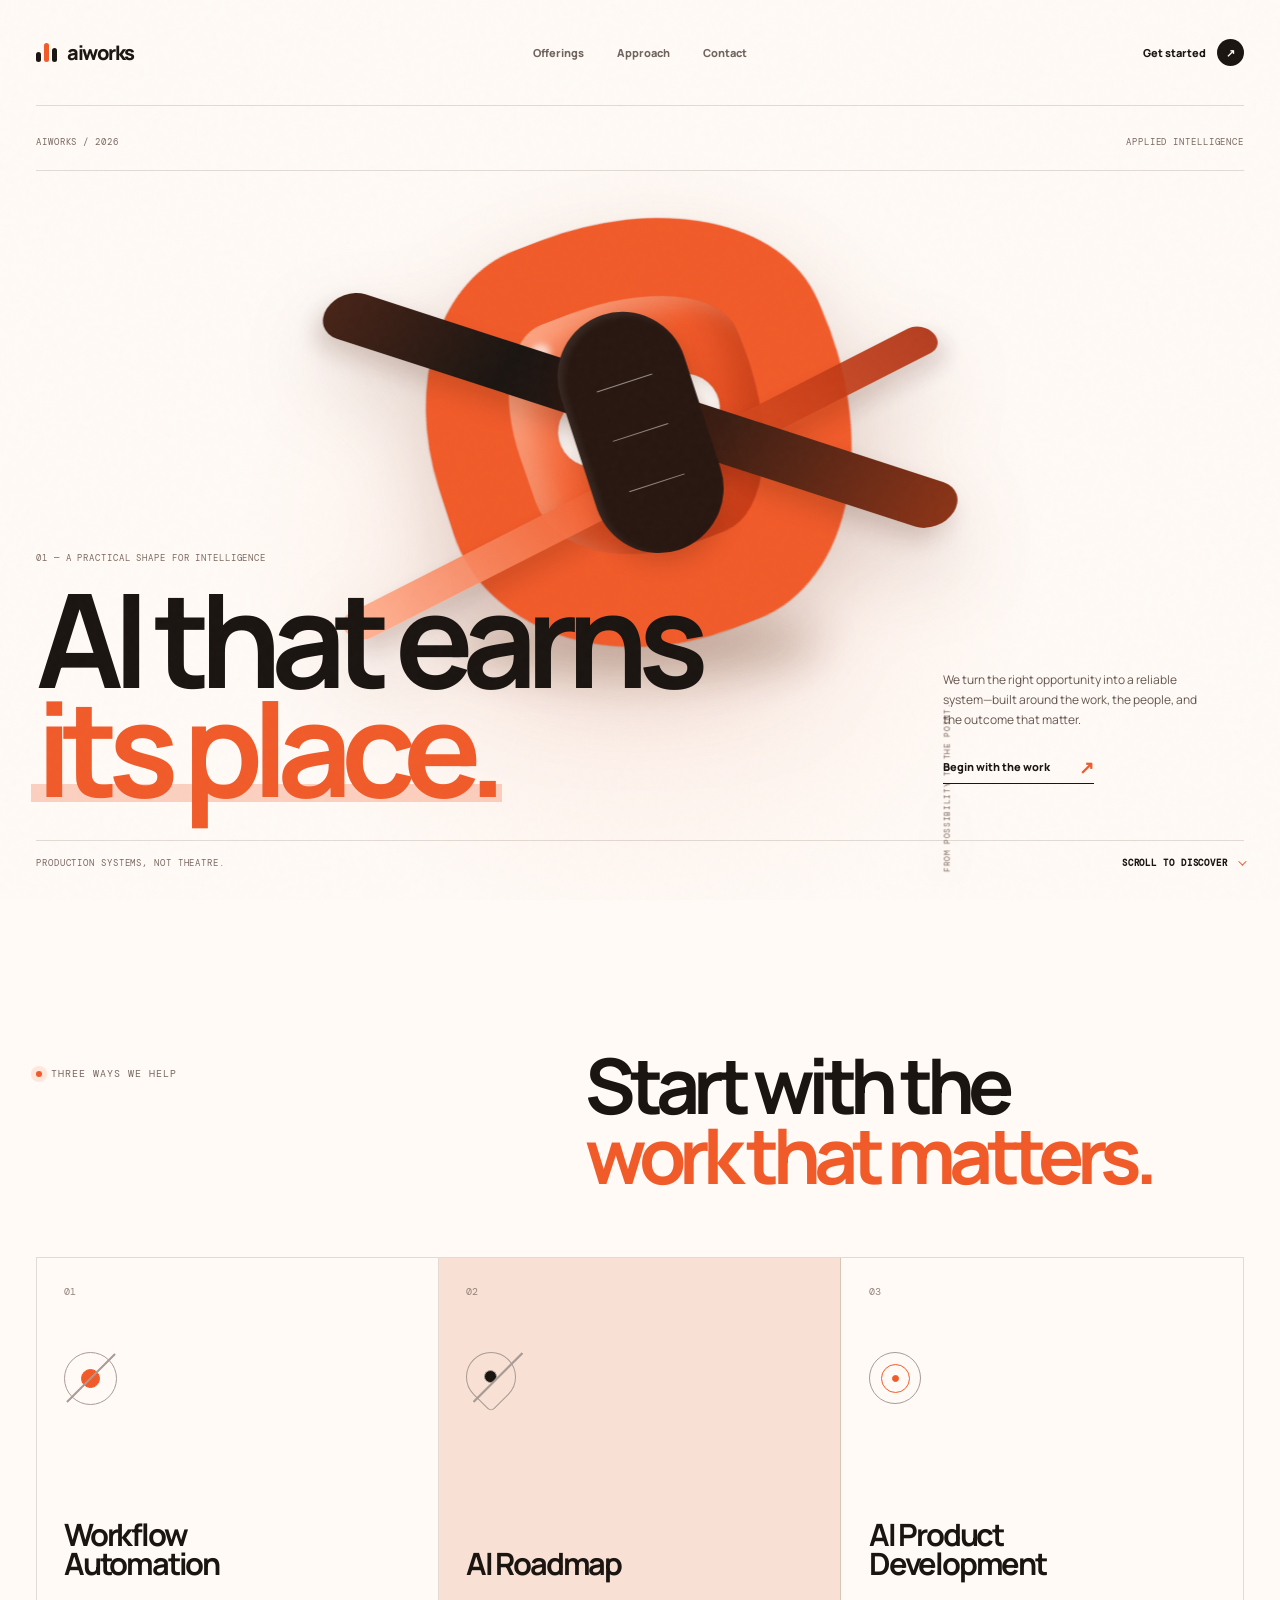
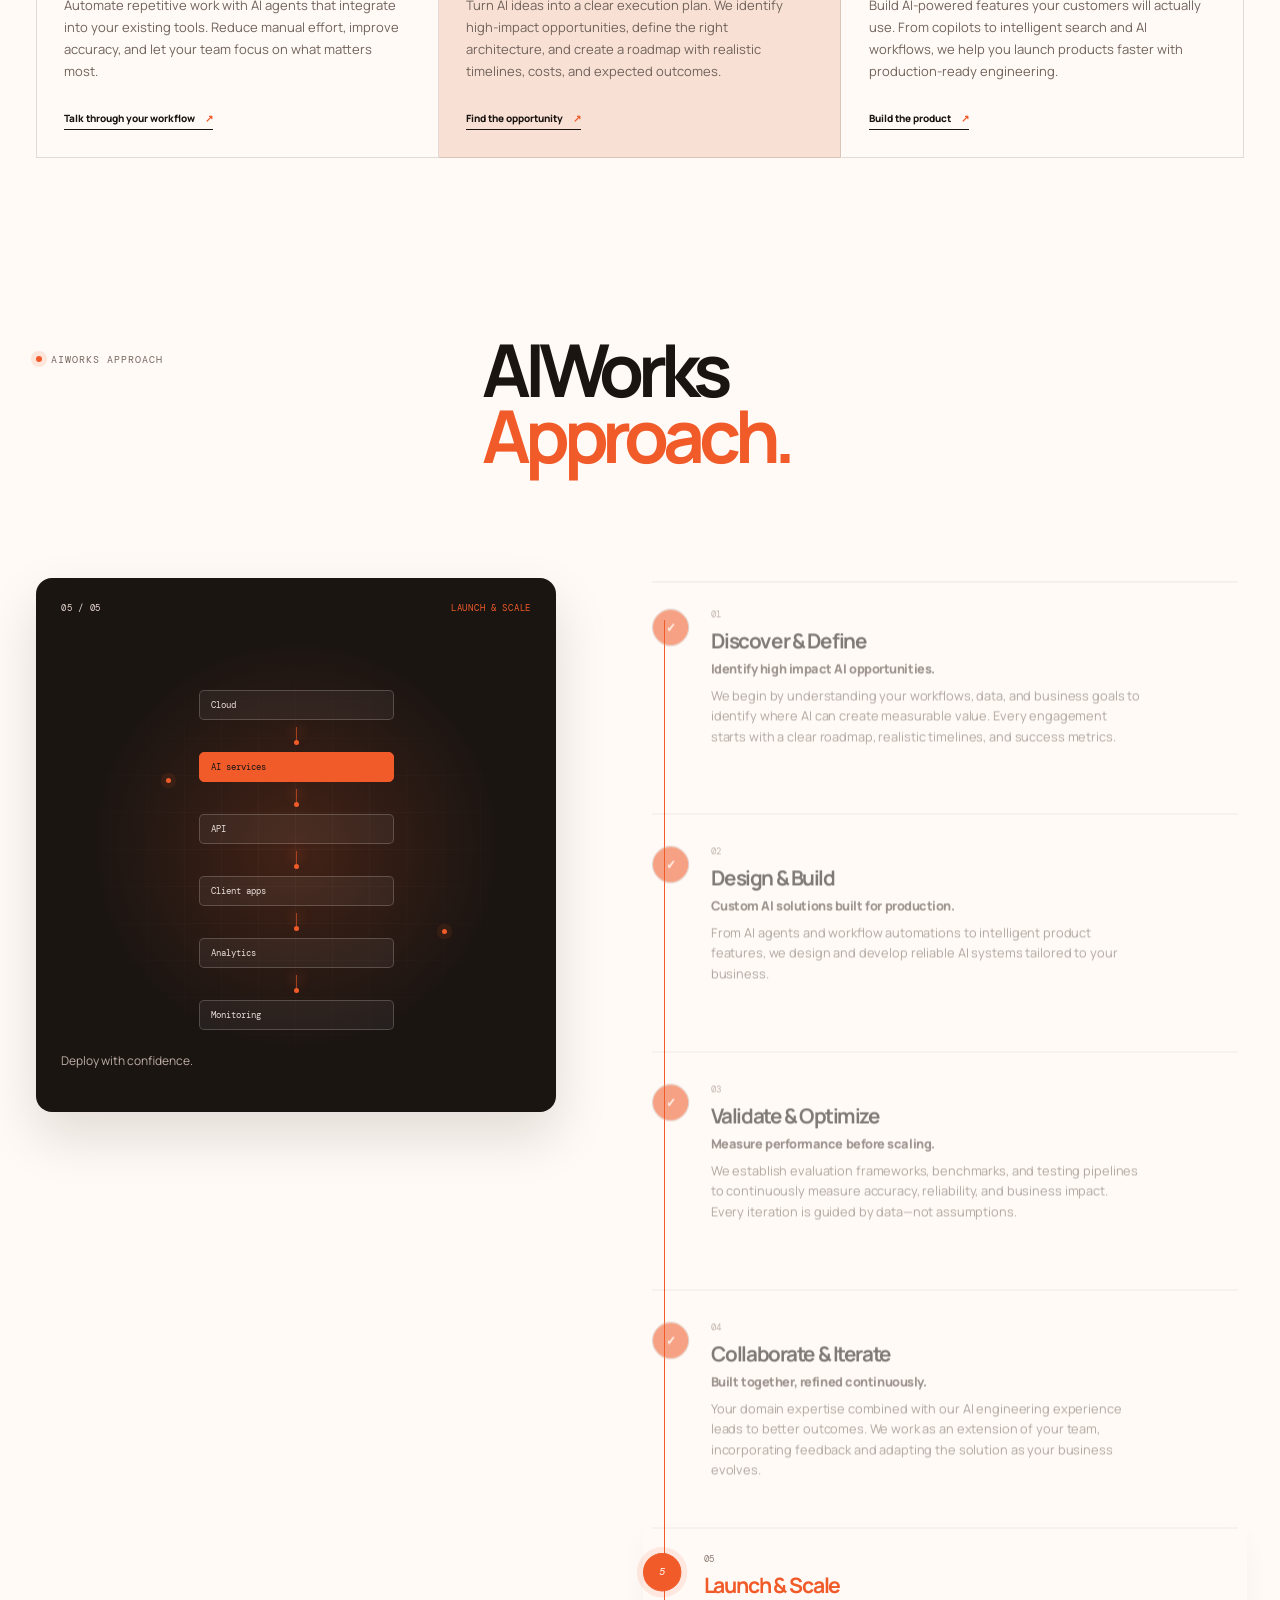
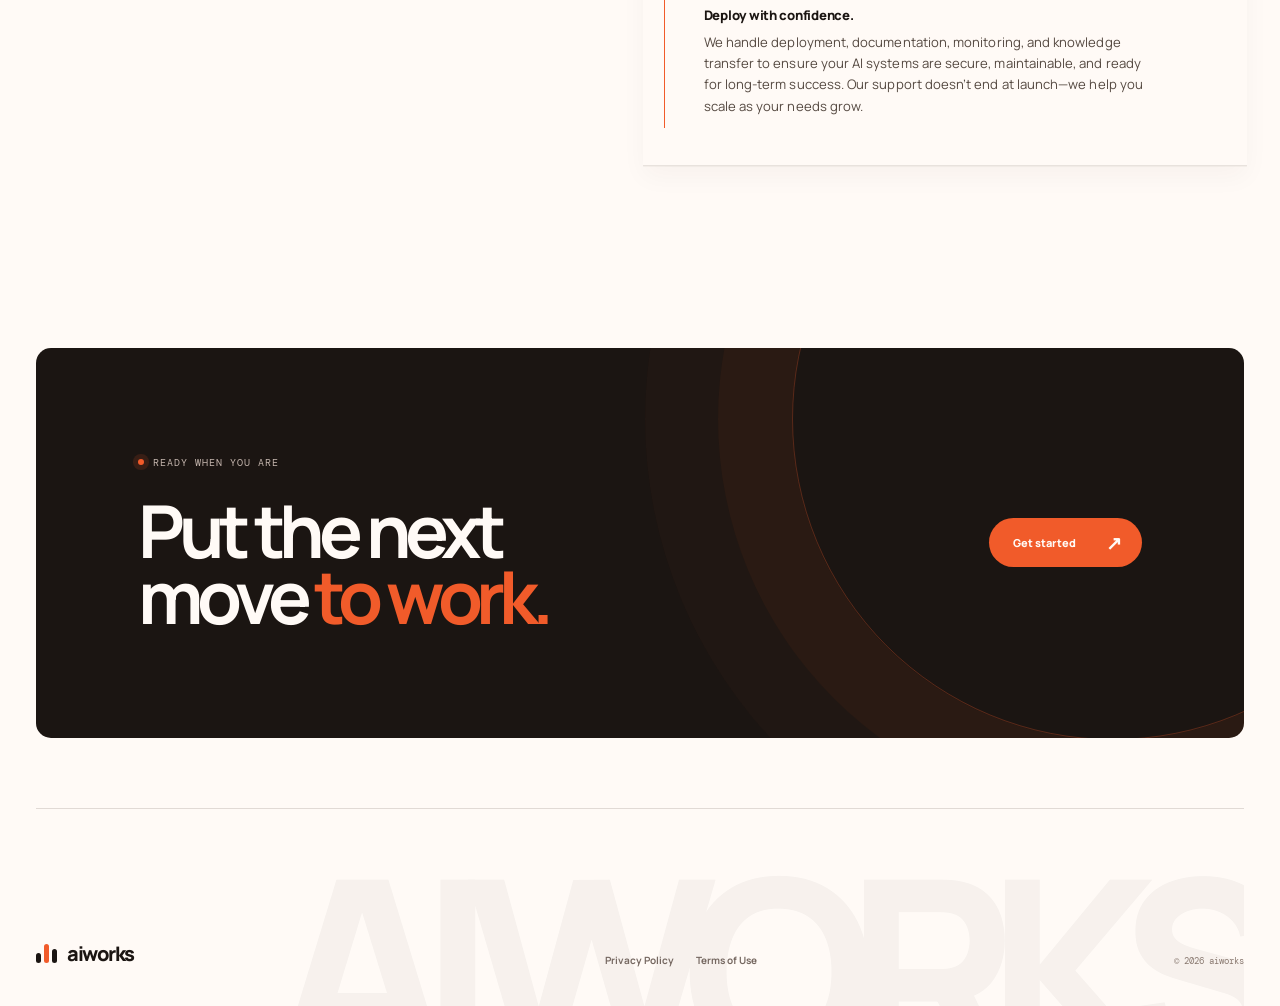
==== commit 42dbd9f0: "Redesign hero and add interactive work index" ====
--- a/index.html
+++ b/index.html
@@ -25,18 +25,34 @@
     </header>
 
     <main id="top">
-      <section class="hero shell">
-        <div class="hero-copy">
-          <p class="eyebrow"><span></span> AI systems for ambitious teams</p>
-          <h1 class="hero-title" aria-label="Put AI to work where it matters">Put AI to work<br /><span>where it</span> <span class="word-flip" aria-hidden="true"><span class="word-track"><span>matters</span><span>scales</span><span>automates</span><span>grows</span><span>delivers</span><span>matters</span></span></span>.</h1>
-          <p class="hero-body">AIWorks turns high-value opportunities into production-ready systems—so your business can move faster, make better decisions, and build what’s next.</p>
-          <div class="hero-actions">
-            <a class="button button-primary" data-magnetic href="https://cal.com/prasoon.aiworks" target="_blank" rel="noreferrer">Get started <span aria-hidden="true">↗</span></a>
-            <a class="text-link" href="#offerings">Explore our work <span aria-hidden="true">↓</span></a>
+      <section class="manifesto-hero" aria-labelledby="manifesto-title">
+        <div class="manifesto-meta shell">
+          <span>AIWorks / 2026</span>
+          <span>Applied intelligence</span>
+        </div>
+
+        <figure class="work-aperture" aria-label="A sculptural aperture representing AI focused on real work">
+          <span class="aperture-shadow" aria-hidden="true"></span>
+          <span class="aperture-disc" aria-hidden="true"></span>
+          <span class="aperture-band aperture-band-one" aria-hidden="true"></span>
+          <span class="aperture-band aperture-band-two" aria-hidden="true"></span>
+          <span class="aperture-core" aria-hidden="true"><i></i><i></i><i></i></span>
+          <figcaption>From possibility to the point.</figcaption>
+        </figure>
+
+        <div class="manifesto-copy shell">
+          <p class="manifesto-index">01 — A practical shape for intelligence</p>
+          <h1 id="manifesto-title">AI that earns<br /><em>its place.</em></h1>
+          <div class="manifesto-aside">
+            <p>We turn the right opportunity into a reliable system—built around the work, the people, and the outcome that matter.</p>
+            <a class="manifesto-cta" href="https://cal.com/prasoon.aiworks" target="_blank" rel="noreferrer">Begin with the work <span aria-hidden="true">↗</span></a>
           </div>
         </div>
 
-        <div class="hero-rule" aria-hidden="true"><span></span></div>
+        <div class="manifesto-foot shell">
+          <span>Production systems, not theatre.</span>
+          <a href="#offerings">Scroll to discover <i aria-hidden="true"></i></a>
+        </div>
       </section>
 
       <section class="offerings shell" id="offerings">
--- a/styles.css
+++ b/styles.css
@@ -20,9 +20,9 @@
 
 .site-header { height: 106px; position: sticky; top: 0; z-index: 4; display: flex; isolation: isolate; align-items: center; justify-content: space-between; border-bottom: 1px solid var(--line); transition: height .3s ease, border-color .3s ease; }.site-header:before { content: ""; width: 100vw; height: 100%; position: absolute; z-index: -1; top: 0; left: 50%; opacity: 0; transform: translateX(-50%); border-bottom: 1px solid rgba(48,29,20,.1); background: rgba(255,250,246,.84); backdrop-filter: blur(16px); transition: opacity .3s ease; }.site-header.is-scrolled { height: 82px; border-color: transparent; }.site-header.is-scrolled:before { opacity: 1; }.brand { display: inline-flex; gap: 10px; align-items: center; font-size: 20px; font-weight: 800; letter-spacing: -.075em; }.brand-mark { display: flex; width: 21px; height: 19px; gap: 3px; align-items: flex-end; }.brand-mark i { display: block; width: 5px; border-radius: 4px; background: var(--ink); }.brand-mark i:nth-child(1) { height: 10px; }.brand-mark i:nth-child(2) { height: 19px; background: var(--orange); }.brand-mark i:nth-child(3) { height: 14px; }.desktop-nav { position: absolute; left: 50%; display: flex; gap: 33px; transform: translateX(-50%); color: #70645e; font-size: 11px; font-weight: 800; }.desktop-nav a { transition: color .2s ease, transform .2s ease; }.desktop-nav a:hover { color: var(--orange); transform: translateY(-2px); }.header-cta { display: inline-flex; gap: 11px; align-items: center; font-size: 11px; font-weight: 800; }.header-cta span { display: grid; width: 27px; height: 27px; place-items: center; border-radius: 50%; color: var(--canvas); background: var(--ink); transition: transform .22s ease, background .22s ease; }.header-cta:hover span { color: var(--canvas); background: var(--orange); transform: rotate(45deg); }.menu-button { display: none; }
 
-.hero { min-height: calc(100vh - 106px); padding: 110px 0 67px; position: relative; display: flex; flex-direction: column; align-items: stretch; justify-content: center; }.hero-copy { max-width: 1180px; }.eyebrow { display: flex; gap: 9px; align-items: center; margin-bottom: 28px; color: #766861; font: 10px var(--mono); letter-spacing: .1em; text-transform: uppercase; }.eyebrow span { display: block; width: 6px; height: 6px; border-radius: 50%; background: var(--orange); box-shadow: 0 0 0 5px rgba(241,91,42,.13); }h1, h2 { font-weight: 700; letter-spacing: -.085em; line-height: .91; }h1 { max-width: none; margin-bottom: 30px; font-size: clamp(68px, 10.8vw, 158px); }h1 em, h2 em { color: var(--orange); font-style: normal; }.hero-copy > p:not(.eyebrow) { max-width: 540px; margin-bottom: 39px; color: var(--muted); font-size: 16px; line-height: 1.72; }.hero-actions { display: flex; gap: 26px; align-items: center; flex-wrap: wrap; }.button { display: inline-flex; gap: 30px; align-items: center; justify-content: center; padding: 17px 20px 17px 24px; border-radius: 50px; font-size: 11px; font-weight: 800; transition: transform .22s ease, background .22s ease; }.button:hover { transform: translateY(-3px); }.button span { font-size: 19px; line-height: 10px; }.button-primary { color: var(--canvas); background: var(--orange); }.button-primary:hover { background: #d9491e; }.text-link { padding-bottom: 4px; border-bottom: 1px solid #927e72; font-size: 11px; font-weight: 800; }.text-link span { margin-left: 7px; color: var(--orange); }.hero-rule { margin-top: 82px; height: 1px; width: 100%; background: var(--line); }.hero-rule span { display: block; width: 23%; height: 1px; background: var(--orange); }
+.eyebrow { display: flex; gap: 9px; align-items: center; margin-bottom: 28px; color: #766861; font: 10px var(--mono); letter-spacing: .1em; text-transform: uppercase; }.eyebrow span { display: block; width: 6px; height: 6px; border-radius: 50%; background: var(--orange); box-shadow: 0 0 0 5px rgba(241,91,42,.13); }h1, h2 { font-weight: 700; letter-spacing: -.085em; line-height: .91; }h1 em, h2 em { color: var(--orange); font-style: normal; }.button { display: inline-flex; gap: 30px; align-items: center; justify-content: center; padding: 17px 20px 17px 24px; border-radius: 50px; font-size: 11px; font-weight: 800; transition: transform .22s ease, background .22s ease; }.button:hover { transform: translateY(-3px); }.button span { font-size: 19px; line-height: 10px; }.button-primary { color: var(--canvas); background: var(--orange); }.button-primary:hover { background: #d9491e; }.button[data-magnetic] { --mag-x: 0px; --mag-y: 0px; transform: translate(var(--mag-x), var(--mag-y)); transition: transform .28s cubic-bezier(.2,.85,.25,1), background .22s ease; }.button[data-magnetic]:hover { transform: translate(var(--mag-x), calc(var(--mag-y) - 3px)); }
 
-body:before { content: ""; width: min(70vw, 980px); aspect-ratio: 1; position: absolute; z-index: -1; top: -390px; left: 50%; border-radius: 50%; transform: translateX(-50%); background: radial-gradient(circle, rgba(241,91,42,.09), rgba(241,91,42,0) 69%); }.hero { isolation: isolate; overflow: hidden; }.hero:before { content: ""; width: 64%; height: 1px; position: absolute; right: -8%; top: 36%; z-index: -1; background: linear-gradient(90deg, transparent, rgba(241,91,42,.23), transparent); }.hero-copy { position: relative; z-index: 1; }.hero-title { margin-bottom: 31px; }.word-flip { height: .93em; display: inline-block; overflow: hidden; vertical-align: -.16em; color: var(--orange); }.word-track { display: flex; flex-direction: column; animation: word-flip 12.5s cubic-bezier(.76,0,.24,1) infinite; }.word-track span { height: .93em; display: block; white-space: nowrap; }.hero-body { max-width: 540px; }.button[data-magnetic] { --mag-x: 0px; --mag-y: 0px; transform: translate(var(--mag-x), var(--mag-y)); transition: transform .28s cubic-bezier(.2,.85,.25,1), background .22s ease; }.button[data-magnetic]:hover { transform: translate(var(--mag-x), calc(var(--mag-y) - 3px)); }
+.manifesto-hero { min-height: calc(100svh - 106px); padding: 30px 0 31px; position: relative; display: flex; overflow: hidden; flex-direction: column; isolation: isolate; }.manifesto-hero:before { content: ""; width: min(850px, 71vw); aspect-ratio: 1; position: absolute; z-index: -2; top: 2%; left: 50%; opacity: .77; border-radius: 50%; transform: translateX(-50%); background: radial-gradient(circle, rgba(241,91,42,.13), rgba(241,91,42,0) 67%); }.manifesto-meta, .manifesto-foot { position: relative; z-index: 3; display: flex; align-items: center; justify-content: space-between; color: #796861; font: 9px var(--mono); letter-spacing: .1em; text-transform: uppercase; }.manifesto-meta { padding-bottom: 22px; border-bottom: 1px solid var(--line); }.work-aperture { width: clamp(390px, 46vw, 660px); aspect-ratio: 1; position: absolute; z-index: 1; top: 4%; left: 50%; margin: 0; transform: translateX(-50%); filter: drop-shadow(0 38px 42px rgba(84,34,15,.18)); }.aperture-shadow { width: 63%; height: 10%; position: absolute; left: 18%; bottom: 9%; border-radius: 50%; opacity: .28; background: #714329; filter: blur(22px); }.aperture-disc { width: 72%; height: 74%; position: absolute; left: 14%; top: 11%; border: clamp(49px, 6.8vw, 92px) solid var(--orange); border-radius: 36% 57% 41% 53% / 48% 38% 60% 41%; background: linear-gradient(138deg, #ff9d78 0%, var(--orange) 48%, #da4219 100%); box-shadow: inset 18px 18px 23px rgba(255,214,193,.3), inset -18px -21px 31px rgba(114,20,0,.2), 0 0 0 1px rgba(97,28,8,.1); transform: rotate(-21deg) perspective(700px) rotateX(10deg); }.aperture-disc:before { content: ""; width: 66%; height: 27%; position: absolute; left: 17%; top: 36%; border-radius: 999px; background: var(--canvas); box-shadow: inset 0 4px 11px rgba(53,25,11,.12), 0 0 0 1px rgba(151,56,23,.13); transform: rotate(7deg); }.aperture-disc:after { content: ""; width: 8%; height: 8%; position: absolute; top: 7%; left: 18%; border-radius: 50%; background: rgba(255,247,242,.72); filter: blur(3px); }.aperture-band { position: absolute; left: -6%; z-index: 2; width: 112%; height: clamp(38px, 4vw, 57px); border-radius: 999px; box-shadow: 0 13px 23px rgba(67,21,6,.19); }.aperture-band-one { top: 42%; background: linear-gradient(90deg, #482418, #1b1512 29%, #3a1e14 61%, #8c3418); transform: rotate(18deg) skewX(-15deg); }.aperture-band-two { top: 56%; z-index: 0; height: clamp(20px, 2.5vw, 35px); background: linear-gradient(90deg, #ffb091, var(--orange) 48%, #ae2e10); opacity: .92; transform: rotate(-27deg) skewX(16deg); }.aperture-core { width: 22%; height: 42%; position: absolute; z-index: 3; left: 39%; top: 29%; padding: 12% 0; display: flex; flex-direction: column; justify-content: space-between; border-radius: 999px; background: #281711; box-shadow: inset 4px 4px 9px rgba(255,255,255,.09), 0 10px 21px rgba(85,24,8,.22); transform: rotate(-18deg); }.aperture-core i { width: 45%; height: 1px; display: block; margin: 0 auto; background: rgba(255,250,246,.52); }.work-aperture figcaption { position: absolute; z-index: 4; right: -3%; bottom: 4%; color: #7d685e; font: 8px var(--mono); letter-spacing: .08em; text-transform: uppercase; transform: rotate(-90deg); transform-origin: right bottom; }.manifesto-copy { width: min(1340px, calc(100% - 72px)); margin: auto auto 0; position: relative; z-index: 2; }.manifesto-index { margin: 0 0 20px; color: #7d6b62; font: 9px var(--mono); letter-spacing: .1em; text-transform: uppercase; }.manifesto-copy h1 { max-width: 920px; margin: 0; font-size: clamp(76px, 10.2vw, 148px); line-height: .83; }.manifesto-copy h1 em { display: inline-block; position: relative; z-index: 0; }.manifesto-copy h1 em:after { content: ""; height: .14em; position: absolute; z-index: -1; right: -.04em; bottom: -.01em; left: -.04em; opacity: .26; background: var(--orange); }.manifesto-aside { width: 265px; position: absolute; right: 3%; bottom: 1.3vw; }.manifesto-aside p { margin: 0 0 25px; color: #64554e; font-size: 12px; line-height: 1.64; }.manifesto-cta { display: inline-flex; gap: 29px; align-items: center; padding-bottom: 9px; border-bottom: 1px solid var(--ink); color: var(--ink); font-size: 11px; font-weight: 800; transition: color .25s ease, border-color .25s ease, gap .25s ease; }.manifesto-cta span { color: var(--orange); font-size: 18px; line-height: 10px; }.manifesto-cta:hover { gap: 37px; border-color: var(--orange); color: var(--orange); }.manifesto-foot { margin-top: 39px; padding-top: 16px; border-top: 1px solid var(--line); }.manifesto-foot a { display: inline-flex; gap: 10px; align-items: center; color: var(--ink); font-weight: 700; }.manifesto-foot i { width: 6px; height: 6px; display: block; border-right: 1px solid var(--orange); border-bottom: 1px solid var(--orange); transform: rotate(45deg) translateY(-2px); }
 
 
 .offerings { padding: 150px 0; }.offerings-intro { display: grid; margin-bottom: 67px; grid-template-columns: 1fr 1.2fr; align-items: start; }.offerings-intro .eyebrow { padding-top: 17px; }.offerings h2 { margin: 0; font-size: clamp(50px, 6vw, 87px); }.offering-grid { display: grid; grid-template-columns: repeat(3, 1fr); border-top: 1px solid var(--line); border-left: 1px solid var(--line); }.offering-card { min-height: 500px; padding: 27px; position: relative; display: flex; overflow: hidden; flex-direction: column; border-right: 1px solid var(--line); border-bottom: 1px solid var(--line); transition: color .3s ease, background .3s ease, transform .3s ease; }.offering-card:after { content: ""; position: absolute; right: -110px; bottom: -125px; width: 260px; height: 260px; border-radius: 50%; opacity: 0; background: var(--orange); filter: blur(25px); transition: opacity .35s ease; }.offering-card:hover { z-index: 1; color: #fffaf6; background: var(--ink); transform: translateY(-9px); }.offering-card:hover:after { opacity: .18; }.offering-card.featured { background: var(--peach); }.card-number, .card-icon, .offering-card h3, .offering-card p, .offering-card a { position: relative; z-index: 1; }.card-number { color: #93837a; font: 10px var(--mono); }.card-icon { width: 58px; height: 58px; margin: 54px 0 auto; position: relative; }.card-icon i { position: absolute; display: block; border: 1px solid #a89b93; }.card-icon-automation i:nth-child(1) { width: 53px; height: 53px; border-radius: 50%; }.card-icon-automation i:nth-child(2) { width: 19px; height: 19px; left: 17px; top: 17px; border-radius: 50%; background: var(--orange); border-color: var(--orange); }.card-icon-automation i:nth-child(3) { width: 1px; height: 68px; left: 26px; top: -8px; transform: rotate(45deg); }.card-icon-roadmap i:nth-child(1) { width: 50px; height: 50px; border-radius: 50% 50% 50% 5px; transform: rotate(-45deg); }.card-icon-roadmap i:nth-child(2) { width: 13px; height: 13px; left: 18px; top: 18px; border-radius: 50%; background: var(--ink); }.card-icon-roadmap i:nth-child(3) { width: 1px; height: 69px; left: 31px; top: -9px; background: #a89b93; transform: rotate(45deg); }.card-icon-product i:nth-child(1) { width: 52px; height: 52px; border-radius: 50%; }.card-icon-product i:nth-child(2) { width: 29px; height: 29px; left: 12px; top: 12px; border-radius: 50%; border-color: var(--orange); }.card-icon-product i:nth-child(3) { width: 7px; height: 7px; left: 23px; top: 23px; border-radius: 50%; background: var(--orange); border-color: var(--orange); }.offering-card h3 { margin: 0 0 16px; font-size: clamp(29px, 2.4vw, 38px); letter-spacing: -.072em; line-height: .94; }.offering-card p { max-width: 340px; margin-bottom: 29px; color: var(--muted); font-size: 13px; line-height: 1.7; transition: color .3s ease; }.offering-card:hover p { color: #eadfd9; }.offering-card a { width: max-content; padding-bottom: 4px; border-bottom: 1px solid currentColor; font-size: 10px; font-weight: 800; }.offering-card a span { margin-left: 8px; color: var(--orange); }
@@ -38,16 +38,16 @@
 .site-footer { min-height: 198px; padding: 39px 0; position: relative; display: grid; overflow: hidden; grid-template-columns: 1fr 1fr auto; gap: 30px; isolation: isolate; align-items: end; border-top: 1px solid var(--line); }.footer-watermark { position: absolute; z-index: -1; right: -1.2vw; bottom: -4.4vw; color: var(--ink); font-size: clamp(130px, 20vw, 430px); font-weight: 800; letter-spacing: -.12em; line-height: .75; opacity: .035; pointer-events: none; }.footer-links { display: flex; gap: 22px; color: #766861; font-size: 10px; font-weight: 700; }.site-footer small { color: #8a7970; font: 9px var(--mono); }
 
 .reveal { opacity: 0; transform: translateY(24px); transition: opacity .75s ease, transform .75s cubic-bezier(.2,.85,.25,1); }.reveal.is-visible { opacity: 1; transform: none; }
-@keyframes word-flip { 0%, 15% { transform: translateY(0); } 18%, 32% { transform: translateY(-16.667%); } 35%, 49% { transform: translateY(-33.334%); } 52%, 66% { transform: translateY(-50%); } 69%, 83% { transform: translateY(-66.667%); } 86%, 100% { transform: translateY(-83.335%); } }
+@keyframes signal-pulse { 50% { box-shadow: 0 0 0 15px rgba(241,91,42,.05), 0 0 44px 13px rgba(241,91,42,.24); } }
 @keyframes particle-drift { 50% { transform: translate3d(12px, -13px, 0); opacity: .45; } }
 @keyframes data-flow { 50% { transform: translateY(-9px); opacity: .24; } }
 
 @media (max-width: 920px) {
   .shell { width: min(100% - 48px, 650px); }.site-header { height: 82px; }.desktop-nav, .header-cta { display: none; }.menu-button { display: flex; width: 34px; height: 34px; padding: 0; flex-direction: column; justify-content: center; gap: 6px; align-items: flex-end; border: 0; background: transparent; }.menu-button span { display: block; width: 25px; height: 2px; background: var(--ink); transition: transform .2s ease, width .2s ease; }.menu-button span:last-child { width: 15px; }.menu-button[aria-expanded="true"] span:first-child { transform: translateY(4px) rotate(45deg); }.menu-button[aria-expanded="true"] span:last-child { width: 25px; transform: translateY(-4px) rotate(-45deg); }.desktop-nav.is-open { display: flex; width: 100%; padding: 9px 17px; position: absolute; z-index: 5; top: 68px; left: 0; flex-direction: column; gap: 0; border-radius: 10px; color: #eff3eb; background: var(--ink); box-shadow: 0 18px 34px rgba(6,17,14,.17); }.desktop-nav.is-open a { padding: 13px 0; border-bottom: 1px solid rgba(238,243,235,.14); }.desktop-nav.is-open a:last-child { border-bottom: 0; }
-  .hero { min-height: auto; padding: 88px 0 72px; }.hero-rule { margin-top: 65px; }.offerings { padding: 100px 0; }.offerings-intro { grid-template-columns: 1fr; gap: 5px; margin-bottom: 46px; }.offerings-intro .eyebrow { padding-top: 0; }.offering-grid { grid-template-columns: 1fr; }.offering-card { min-height: 374px; }.contact { min-height: auto; margin-bottom: 48px; padding: 62px 9%; flex-direction: column; align-items: flex-start; }.contact .button { margin-top: 6px; }.site-footer { min-height: 195px; padding: 35px 0; grid-template-columns: 1fr; gap: 18px; }
+  .work-index { min-height: auto; padding: 25px 0 42px; }.work-index-intro { margin: 78px auto 37px; }.work-index-map { min-height: 318px; }.offerings { padding: 100px 0; }.offerings-intro { grid-template-columns: 1fr; gap: 5px; margin-bottom: 46px; }.offerings-intro .eyebrow { padding-top: 0; }.offering-grid { grid-template-columns: 1fr; }.offering-card { min-height: 374px; }.contact { min-height: auto; margin-bottom: 48px; padding: 62px 9%; flex-direction: column; align-items: flex-start; }.contact .button { margin-top: 6px; }.site-footer { min-height: 195px; padding: 35px 0; grid-template-columns: 1fr; gap: 18px; }
 }
 @media (max-width: 520px) {
-  .shell { width: calc(100% - 32px); }.hero { padding-top: 68px; }.eyebrow { font-size: 8px; }.hero-copy > p:not(.eyebrow) { font-size: 15px; }.hero-rule { margin-top: 48px; }.offerings h2, .contact h2 { font-size: 48px; }.offering-card { min-height: 382px; padding: 22px; }.card-icon { margin-top: 35px; }.contact { width: 100%; margin-bottom: 0; border-radius: 0; }.contact .button { width: 100%; }.footer-links { flex-wrap: wrap; }
+  .shell { width: calc(100% - 32px); }.work-index { padding: 20px 0 34px; }.work-index:before { top: 35%; }.work-index-topline { padding-bottom: 19px; font-size: 7px; }.work-index-state { display: none; }.work-index-intro { margin: 58px auto 31px; }.work-index-kicker { margin-bottom: 15px; font-size: 8px; }.work-index-intro h1 { font-size: clamp(51px, 16.8vw, 76px); letter-spacing: -.09em; }.work-index-intro > p:last-child { margin-top: 21px; font-size: 13px; }.work-index-map { min-height: 0; grid-template-columns: 1fr; grid-template-rows: 40px 66px 245px; border-radius: 10px; }.map-topline { padding: 0 13px; font-size: 7px; }.signal-lanes { grid-column: 1 / -1; display: grid; grid-template-columns: repeat(3, 1fr); flex-direction: row; border-right: 0; border-bottom: 1px solid rgba(255,250,246,.13); }.signal-lane { padding: 10px 7px; display: flex; flex-direction: column; align-items: flex-start; justify-content: center; gap: 4px; border-right: 1px solid rgba(255,250,246,.11); border-bottom: 0; }.signal-lane:last-child { border-right: 0; }.signal-lane strong { font-size: 10px; line-height: 1; }.signal-lane em { display: none; }.signal-lane.is-active { padding-left: 10px; }.map-field { grid-column: 1 / -1; }.field-arc { width: 350px; }.field-arc-two { width: 240px; }.field-orbit { width: 127px; height: 127px; }.field-copy { width: 76%; transform: translateY(-17px); }.field-copy strong { font-size: 27px; }.field-copy p { max-width: 230px; font-size: 10px; }.field-reading { display: none; }.map-cta { min-width: 178px; padding: 12px 13px 12px 17px; right: 12px; top: auto; bottom: 12px; font-size: 9px; }.work-index-foot { margin-top: 17px; font-size: 8px; }.eyebrow { font-size: 8px; }.offerings h2, .contact h2 { font-size: 48px; }.offering-card { min-height: 382px; padding: 22px; }.card-icon { margin-top: 35px; }.contact { width: 100%; margin-bottom: 0; border-radius: 0; }.contact .button { width: 100%; }.footer-links { flex-wrap: wrap; }
 }
 @media (max-width: 920px) {
   .approach { padding: 8px 0 104px; }.approach-intro { grid-template-columns: 1fr; gap: 6px; margin-bottom: 48px; }.approach-intro .eyebrow { padding-top: 0; }.approach-layout { grid-template-columns: 1fr; gap: 46px; }.approach-visual-wrap { height: auto; }.approach-visual { min-height: 480px; position: relative; top: auto; }.approach-timeline { padding-left: 0; }.approach-card { min-height: 156px; }.timeline-progress { top: 38px; bottom: 38px; }.step-copy strong { font-size: 20px; }
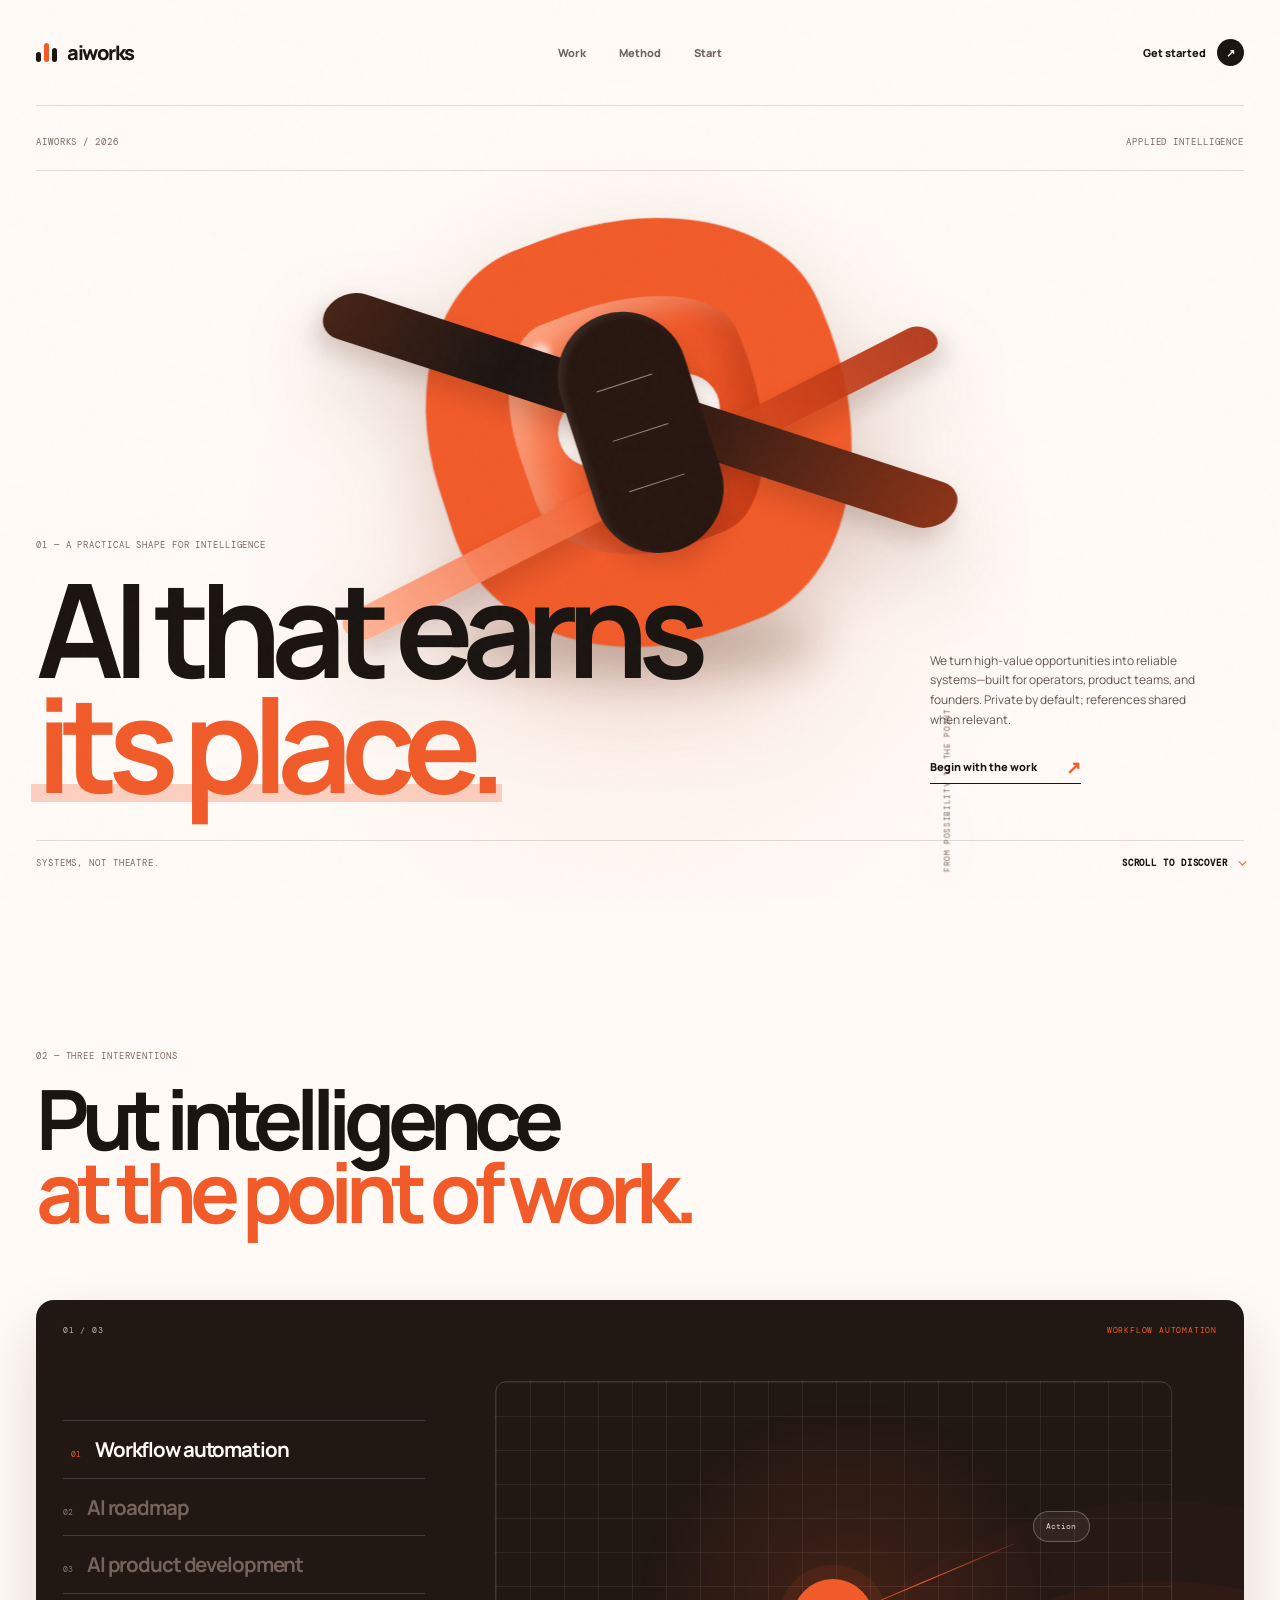
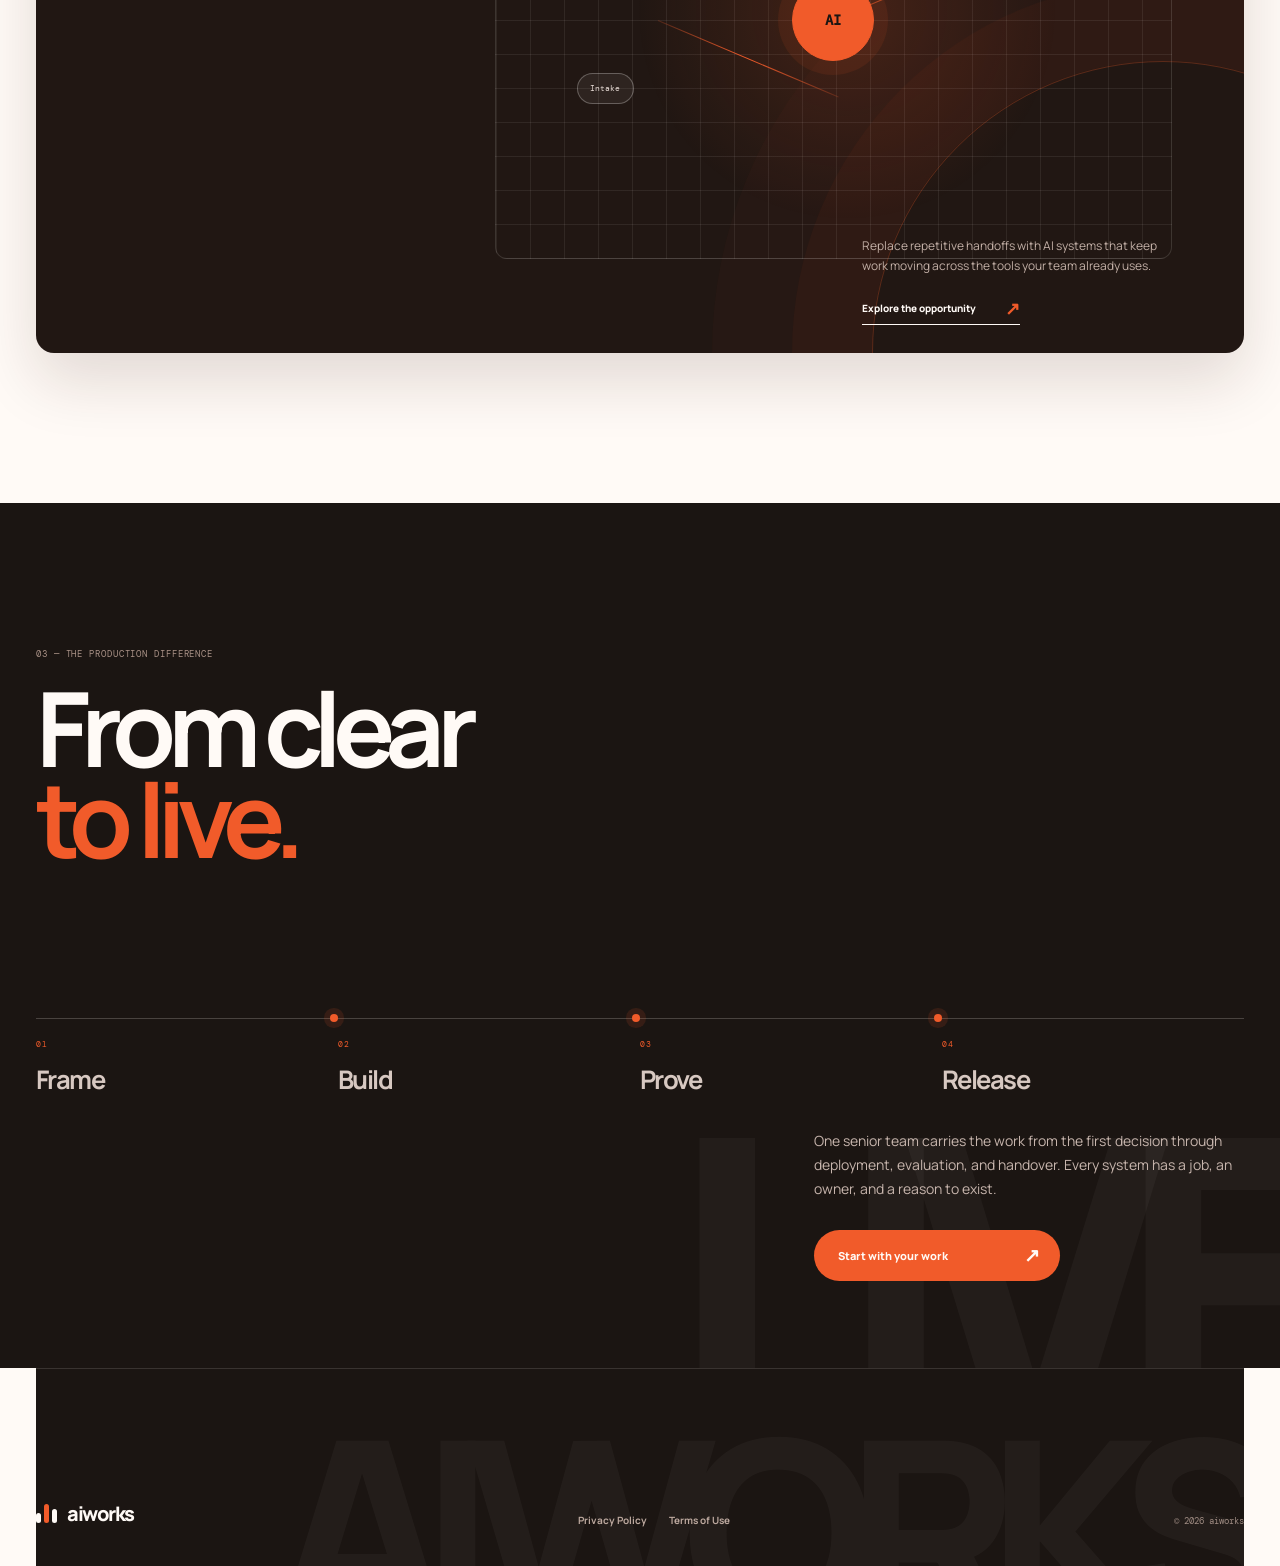
==== commit eca8b178: "Refactor homepage sections around intervention-led messaging" ====
--- a/index.html
+++ b/index.html
@@ -16,9 +16,9 @@
     <header class="site-header shell">
       <a class="brand" href="#top" aria-label="AIWorks home"><span class="brand-mark"><i></i><i></i><i></i></span><span>aiworks</span></a>
       <nav class="desktop-nav" aria-label="Primary navigation">
-        <a href="#offerings">Offerings</a>
-        <a href="#approach">Approach</a>
-        <a href="#contact">Contact</a>
+        <a href="#interventions">Work</a>
+        <a href="#delivery">Method</a>
+        <a href="#contact">Start</a>
       </nav>
       <a class="header-cta" href="https://cal.com/prasoon.aiworks" target="_blank" rel="noreferrer">Get started <span aria-hidden="true">↗</span></a>
       <button class="menu-button" type="button" aria-label="Open menu" aria-expanded="false"><span></span><span></span></button>
@@ -41,134 +41,85 @@
         </figure>
 
         <div class="manifesto-copy shell">
-          <p class="manifesto-index">01 — A practical shape for intelligence</p>
+          <p class="section-index">01 — A practical shape for intelligence</p>
           <h1 id="manifesto-title">AI that earns<br /><em>its place.</em></h1>
           <div class="manifesto-aside">
-            <p>We turn the right opportunity into a reliable system—built around the work, the people, and the outcome that matter.</p>
+            <p>We turn high-value opportunities into reliable systems—built for operators, product teams, and founders. Private by default; references shared when relevant.</p>
             <a class="manifesto-cta" href="https://cal.com/prasoon.aiworks" target="_blank" rel="noreferrer">Begin with the work <span aria-hidden="true">↗</span></a>
           </div>
         </div>
 
         <div class="manifesto-foot shell">
-          <span>Production systems, not theatre.</span>
-          <a href="#offerings">Scroll to discover <i aria-hidden="true"></i></a>
+          <span>Systems, not theatre.</span>
+          <a href="#interventions">Scroll to discover <i aria-hidden="true"></i></a>
         </div>
       </section>
 
-      <section class="offerings shell" id="offerings">
-        <div class="offerings-intro reveal">
-          <p class="eyebrow"><span></span> Three ways we help</p>
-          <h2>Start with the<br /><em>work that matters.</em></h2>
-        </div>
-
-        <div class="offering-grid">
-          <article class="offering-card reveal" data-tilt>
-            <div class="card-number">01</div>
-            <div class="card-icon card-icon-automation"><i></i><i></i><i></i></div>
-            <h3>Workflow<br />Automation</h3>
-            <p>Automate repetitive work with AI agents that integrate into your existing tools. Reduce manual effort, improve accuracy, and let your team focus on what matters most.</p>
-            <a href="https://cal.com/prasoon.aiworks" target="_blank" rel="noreferrer">Talk through your workflow <span aria-hidden="true">↗</span></a>
-          </article>
-
-          <article class="offering-card featured reveal" data-tilt>
-            <div class="card-number">02</div>
-            <div class="card-icon card-icon-roadmap"><i></i><i></i><i></i></div>
-            <h3>AI Roadmap</h3>
-            <p>Turn AI ideas into a clear execution plan. We identify high-impact opportunities, define the right architecture, and create a roadmap with realistic timelines, costs, and expected outcomes.</p>
-            <a href="https://cal.com/prasoon.aiworks" target="_blank" rel="noreferrer">Find the opportunity <span aria-hidden="true">↗</span></a>
-          </article>
-
-          <article class="offering-card reveal" data-tilt>
-            <div class="card-number">03</div>
-            <div class="card-icon card-icon-product"><i></i><i></i><i></i></div>
-            <h3>AI Product<br />Development</h3>
-            <p>Build AI-powered features your customers will actually use. From copilots to intelligent search and AI workflows, we help you launch products faster with production-ready engineering.</p>
-            <a href="https://cal.com/prasoon.aiworks" target="_blank" rel="noreferrer">Build the product <span aria-hidden="true">↗</span></a>
-          </article>
-        </div>
-      </section>
-
-      <section class="approach shell" id="approach" data-approach data-active="1" style="--progress: 0%">
-        <div class="approach-intro reveal">
-          <p class="eyebrow"><span></span> AIWorks Approach</p>
-          <h2>AIWorks<br /><em>Approach.</em></h2>
-        </div>
-
-        <div class="approach-layout">
-          <div class="approach-visual-wrap">
-            <div class="approach-visual" aria-live="polite" aria-atomic="true">
-              <div class="visual-topline"><span data-visual-index>01 / 05</span><span data-visual-title>Discover &amp; Define</span></div>
-              <div class="visual-stage">
-                <div class="visual-grid" aria-hidden="true"></div>
-                <div class="visual-particle particle-one" aria-hidden="true"></div>
-                <div class="visual-particle particle-two" aria-hidden="true"></div>
-
-                <figure class="visual-scene scene-discover" data-scene="1" aria-label="Network of business systems feeding a shared AI opportunity map">
-                  <span class="scene-link link-one"></span><span class="scene-link link-two"></span><span class="scene-link link-three"></span><span class="scene-link link-four"></span>
-                  <span class="scene-node scene-center">AI</span><span class="scene-node node-crm">CRM</span><span class="scene-node node-slack">Slack</span><span class="scene-node node-data">Data</span><span class="scene-node node-web">Web</span><span class="scene-node node-email">Email</span>
-                </figure>
-
-                <figure class="visual-scene scene-build" data-scene="2" aria-label="AI workflow from business data through automation to business result">
-                  <span>Business data</span><i></i><span>Knowledge base</span><i></i><span class="agent-step">AI agent</span><i></i><span>Reasoning</span><i></i><span>Automation</span><i></i><span>Result</span>
-                </figure>
-
-                <figure class="visual-scene scene-validate" data-scene="3" aria-label="AI system evaluation dashboard">
-                  <div class="metric-row"><span>Confidence</span><strong>94%</strong><i><b></b></i></div>
-                  <div class="metric-row"><span>Accuracy</span><strong>97%</strong><i><b></b></i></div>
-                  <div class="metric-row"><span>Latency</span><strong>0.8s</strong><i><b></b></i></div>
-                  <div class="metric-row"><span>Reliability</span><strong>99%</strong><i><b></b></i></div>
-                </figure>
-
-                <figure class="visual-scene scene-collaborate" data-scene="4" aria-label="Connected engineering and product team around a shared AI system">
-                  <span class="team-link team-link-a"></span><span class="team-link team-link-b"></span><span class="team-link team-link-c"></span><span class="team-link team-link-d"></span>
-                  <span class="team-node shared-node">AI</span><span class="team-node team-product">Product</span><span class="team-node team-eng">Engineering</span><span class="team-node team-ops">Ops</span><span class="team-node team-lead">Leadership</span>
-                </figure>
-
-                <figure class="visual-scene scene-launch" data-scene="5" aria-label="Production AI architecture from cloud to monitoring">
-                  <span>Cloud</span><i></i><span>AI services</span><i></i><span>API</span><i></i><span>Client apps</span><i></i><span>Analytics</span><i></i><span>Monitoring</span>
-                </figure>
-              </div>
-              <p class="visual-description" data-visual-description>Map the workflows, systems, and data that hold the highest potential for AI leverage.</p>
-            </div>
+      <section class="interventions" id="interventions" data-interventions data-active="automation" aria-labelledby="interventions-title">
+        <div class="shell">
+          <div class="interventions-heading reveal">
+            <p class="section-index">02 — Three interventions</p>
+            <h2 id="interventions-title">Put intelligence<br /><em>at the point of work.</em></h2>
           </div>
 
-          <div class="approach-timeline" aria-label="AIWorks five-step approach">
-            <div class="timeline-progress" aria-hidden="true"><span></span></div>
-            <button class="approach-card is-active" type="button" data-approach-step="1" aria-pressed="true">
-              <span class="step-marker"><i>1</i><b>✓</b></span><span class="step-copy"><small>01</small><strong>Discover &amp; Define</strong><span class="step-summary">Identify high impact AI opportunities.</span><em>We begin by understanding your workflows, data, and business goals to identify where AI can create measurable value. Every engagement starts with a clear roadmap, realistic timelines, and success metrics.</em></span>
-            </button>
-            <button class="approach-card" type="button" data-approach-step="2" aria-pressed="false">
-              <span class="step-marker"><i>2</i><b>✓</b></span><span class="step-copy"><small>02</small><strong>Design &amp; Build</strong><span class="step-summary">Custom AI solutions built for production.</span><em>From AI agents and workflow automations to intelligent product features, we design and develop reliable AI systems tailored to your business.</em></span>
-            </button>
-            <button class="approach-card" type="button" data-approach-step="3" aria-pressed="false">
-              <span class="step-marker"><i>3</i><b>✓</b></span><span class="step-copy"><small>03</small><strong>Validate &amp; Optimize</strong><span class="step-summary">Measure performance before scaling.</span><em>We establish evaluation frameworks, benchmarks, and testing pipelines to continuously measure accuracy, reliability, and business impact. Every iteration is guided by data—not assumptions.</em></span>
-            </button>
-            <button class="approach-card" type="button" data-approach-step="4" aria-pressed="false">
-              <span class="step-marker"><i>4</i><b>✓</b></span><span class="step-copy"><small>04</small><strong>Collaborate &amp; Iterate</strong><span class="step-summary">Built together, refined continuously.</span><em>Your domain expertise combined with our AI engineering experience leads to better outcomes. We work as an extension of your team, incorporating feedback and adapting the solution as your business evolves.</em></span>
-            </button>
-            <button class="approach-card" type="button" data-approach-step="5" aria-pressed="false">
-              <span class="step-marker"><i>5</i><b>✓</b></span><span class="step-copy"><small>05</small><strong>Launch &amp; Scale</strong><span class="step-summary">Deploy with confidence.</span><em>We handle deployment, documentation, monitoring, and knowledge transfer to ensure your AI systems are secure, maintainable, and ready for long-term success. Our support doesn't end at launch—we help you scale as your needs grow.</em></span>
-            </button>
+          <div class="intervention-exhibit reveal">
+            <div class="exhibit-meta"><span data-exhibit-number>01 / 03</span><span data-exhibit-title>Workflow Automation</span></div>
+
+            <div class="exhibit-visual" aria-live="polite" aria-atomic="true">
+              <figure class="exhibit-scene scene-automation" data-intervention-scene="automation" aria-label="A workflow moves from intake through an AI system to a completed action">
+                <span class="flow-link flow-link-one" aria-hidden="true"></span><span class="flow-link flow-link-two" aria-hidden="true"></span>
+                <span class="flow-node flow-source">Intake</span><span class="flow-node flow-core">AI</span><span class="flow-node flow-result">Action</span>
+              </figure>
+
+              <figure class="exhibit-scene scene-roadmap" data-intervention-scene="roadmap" aria-label="A roadmap reveals the shortest path from opportunity to business impact">
+                <span class="route-ring route-ring-one" aria-hidden="true"></span><span class="route-ring route-ring-two" aria-hidden="true"></span><span class="route-ring route-ring-three" aria-hidden="true"></span>
+                <span class="route-axis" aria-hidden="true"></span><span class="route-marker">Priority</span><span class="route-outcome">Impact</span>
+              </figure>
+
+              <figure class="exhibit-scene scene-product" data-intervention-scene="product" aria-label="Three product surfaces expand around an AI-powered core">
+                <span class="product-surface product-surface-one" aria-hidden="true"></span><span class="product-surface product-surface-two" aria-hidden="true"></span><span class="product-surface product-surface-three" aria-hidden="true"></span>
+                <span class="product-core">AI</span>
+              </figure>
+            </div>
+
+            <div class="intervention-controls" aria-label="AIWorks interventions">
+              <button class="intervention-control is-active" type="button" data-intervention="automation" aria-pressed="true"><span>01</span><strong>Workflow automation</strong></button>
+              <button class="intervention-control" type="button" data-intervention="roadmap" aria-pressed="false"><span>02</span><strong>AI roadmap</strong></button>
+              <button class="intervention-control" type="button" data-intervention="product" aria-pressed="false"><span>03</span><strong>AI product development</strong></button>
+            </div>
+
+            <div class="intervention-detail">
+              <p data-intervention-description>Replace repetitive handoffs with AI systems that keep work moving across the tools your team already uses.</p>
+              <a href="https://cal.com/prasoon.aiworks" target="_blank" rel="noreferrer">Explore the opportunity <span aria-hidden="true">↗</span></a>
+            </div>
           </div>
         </div>
       </section>
 
-      <section class="contact shell" id="contact">
-        <div class="contact-copy reveal">
-          <p class="eyebrow"><span></span> Ready when you are</p>
-          <h2>Put the next<br />move <em>to work.</em></h2>
+      <section class="delivery" id="delivery" aria-labelledby="delivery-title">
+        <div class="delivery-inner shell">
+          <p class="section-index">03 — The production difference</p>
+          <h2 id="delivery-title">From clear<br /><em>to live.</em></h2>
+
+          <ol class="delivery-arc" aria-label="How AIWorks takes AI systems to production">
+            <li><span>01</span> Frame</li>
+            <li><span>02</span> Build</li>
+            <li><span>03</span> Prove</li>
+            <li><span>04</span> Release</li>
+          </ol>
+
+          <div class="delivery-close" id="contact">
+            <p>One senior team carries the work from the first decision through deployment, evaluation, and handover. Every system has a job, an owner, and a reason to exist.</p>
+            <a class="delivery-cta" data-magnetic href="https://cal.com/prasoon.aiworks" target="_blank" rel="noreferrer">Start with your work <span aria-hidden="true">↗</span></a>
+          </div>
         </div>
-        <a class="button button-light reveal" data-magnetic href="https://cal.com/prasoon.aiworks" target="_blank" rel="noreferrer">Get started <span aria-hidden="true">↗</span></a>
       </section>
     </main>
 
     <footer class="site-footer shell">
       <div class="footer-watermark" aria-hidden="true">AIWORKS</div>
       <a class="brand" href="#top"><span class="brand-mark"><i></i><i></i><i></i></span><span>aiworks</span></a>
-      <div class="footer-links">
-        <span>Privacy Policy</span>
-        <span>Terms of Use</span>
-      </div>
+      <div class="footer-links"><span>Privacy Policy</span><span>Terms of Use</span></div>
       <small>© 2026 aiworks</small>
     </footer>
 
--- a/styles.css
+++ b/styles.css
@@ -4,55 +4,205 @@
   --muted: #70625b;
   --line: rgba(48, 29, 20, .14);
   --orange: #f15b2a;
-  --peach: #f8e0d4;
   --display: "Manrope", Arial, sans-serif;
   --mono: "DM Mono", monospace;
 }
 
 * { box-sizing: border-box; }
 html { scroll-behavior: smooth; }
-body { min-width: 320px; margin: 0; color: var(--ink); background: var(--canvas); font-family: var(--display); overflow-x: hidden; }
+body { min-width: 320px; margin: 0; overflow-x: hidden; color: var(--ink); background: var(--canvas); font-family: var(--display); }
 a { color: inherit; text-decoration: none; }
 button { font: inherit; }
-h1, h2, h3, p { margin-top: 0; }
+h1, h2, p { margin-top: 0; }
 .shell { width: min(1340px, calc(100% - 72px)); margin: 0 auto; }
-.grain { position: fixed; inset: 0; z-index: 10; pointer-events: none; opacity: .1; background-image: url("data:image/svg+xml,%3Csvg viewBox='0 0 180 180' xmlns='http://www.w3.org/2000/svg'%3E%3Cfilter id='noise'%3E%3CfeTurbulence type='fractalNoise' baseFrequency='.75' numOctaves='4' stitchTiles='stitch'/%3E%3C/filter%3E%3Crect width='100%25' height='100%25' filter='url(%23noise)' opacity='.2'/%3E%3C/svg%3E"); }
-
-.site-header { height: 106px; position: sticky; top: 0; z-index: 4; display: flex; isolation: isolate; align-items: center; justify-content: space-between; border-bottom: 1px solid var(--line); transition: height .3s ease, border-color .3s ease; }.site-header:before { content: ""; width: 100vw; height: 100%; position: absolute; z-index: -1; top: 0; left: 50%; opacity: 0; transform: translateX(-50%); border-bottom: 1px solid rgba(48,29,20,.1); background: rgba(255,250,246,.84); backdrop-filter: blur(16px); transition: opacity .3s ease; }.site-header.is-scrolled { height: 82px; border-color: transparent; }.site-header.is-scrolled:before { opacity: 1; }.brand { display: inline-flex; gap: 10px; align-items: center; font-size: 20px; font-weight: 800; letter-spacing: -.075em; }.brand-mark { display: flex; width: 21px; height: 19px; gap: 3px; align-items: flex-end; }.brand-mark i { display: block; width: 5px; border-radius: 4px; background: var(--ink); }.brand-mark i:nth-child(1) { height: 10px; }.brand-mark i:nth-child(2) { height: 19px; background: var(--orange); }.brand-mark i:nth-child(3) { height: 14px; }.desktop-nav { position: absolute; left: 50%; display: flex; gap: 33px; transform: translateX(-50%); color: #70645e; font-size: 11px; font-weight: 800; }.desktop-nav a { transition: color .2s ease, transform .2s ease; }.desktop-nav a:hover { color: var(--orange); transform: translateY(-2px); }.header-cta { display: inline-flex; gap: 11px; align-items: center; font-size: 11px; font-weight: 800; }.header-cta span { display: grid; width: 27px; height: 27px; place-items: center; border-radius: 50%; color: var(--canvas); background: var(--ink); transition: transform .22s ease, background .22s ease; }.header-cta:hover span { color: var(--canvas); background: var(--orange); transform: rotate(45deg); }.menu-button { display: none; }
-
-.eyebrow { display: flex; gap: 9px; align-items: center; margin-bottom: 28px; color: #766861; font: 10px var(--mono); letter-spacing: .1em; text-transform: uppercase; }.eyebrow span { display: block; width: 6px; height: 6px; border-radius: 50%; background: var(--orange); box-shadow: 0 0 0 5px rgba(241,91,42,.13); }h1, h2 { font-weight: 700; letter-spacing: -.085em; line-height: .91; }h1 em, h2 em { color: var(--orange); font-style: normal; }.button { display: inline-flex; gap: 30px; align-items: center; justify-content: center; padding: 17px 20px 17px 24px; border-radius: 50px; font-size: 11px; font-weight: 800; transition: transform .22s ease, background .22s ease; }.button:hover { transform: translateY(-3px); }.button span { font-size: 19px; line-height: 10px; }.button-primary { color: var(--canvas); background: var(--orange); }.button-primary:hover { background: #d9491e; }.button[data-magnetic] { --mag-x: 0px; --mag-y: 0px; transform: translate(var(--mag-x), var(--mag-y)); transition: transform .28s cubic-bezier(.2,.85,.25,1), background .22s ease; }.button[data-magnetic]:hover { transform: translate(var(--mag-x), calc(var(--mag-y) - 3px)); }
-
-.manifesto-hero { min-height: calc(100svh - 106px); padding: 30px 0 31px; position: relative; display: flex; overflow: hidden; flex-direction: column; isolation: isolate; }.manifesto-hero:before { content: ""; width: min(850px, 71vw); aspect-ratio: 1; position: absolute; z-index: -2; top: 2%; left: 50%; opacity: .77; border-radius: 50%; transform: translateX(-50%); background: radial-gradient(circle, rgba(241,91,42,.13), rgba(241,91,42,0) 67%); }.manifesto-meta, .manifesto-foot { position: relative; z-index: 3; display: flex; align-items: center; justify-content: space-between; color: #796861; font: 9px var(--mono); letter-spacing: .1em; text-transform: uppercase; }.manifesto-meta { padding-bottom: 22px; border-bottom: 1px solid var(--line); }.work-aperture { width: clamp(390px, 46vw, 660px); aspect-ratio: 1; position: absolute; z-index: 1; top: 4%; left: 50%; margin: 0; transform: translateX(-50%); filter: drop-shadow(0 38px 42px rgba(84,34,15,.18)); }.aperture-shadow { width: 63%; height: 10%; position: absolute; left: 18%; bottom: 9%; border-radius: 50%; opacity: .28; background: #714329; filter: blur(22px); }.aperture-disc { width: 72%; height: 74%; position: absolute; left: 14%; top: 11%; border: clamp(49px, 6.8vw, 92px) solid var(--orange); border-radius: 36% 57% 41% 53% / 48% 38% 60% 41%; background: linear-gradient(138deg, #ff9d78 0%, var(--orange) 48%, #da4219 100%); box-shadow: inset 18px 18px 23px rgba(255,214,193,.3), inset -18px -21px 31px rgba(114,20,0,.2), 0 0 0 1px rgba(97,28,8,.1); transform: rotate(-21deg) perspective(700px) rotateX(10deg); }.aperture-disc:before { content: ""; width: 66%; height: 27%; position: absolute; left: 17%; top: 36%; border-radius: 999px; background: var(--canvas); box-shadow: inset 0 4px 11px rgba(53,25,11,.12), 0 0 0 1px rgba(151,56,23,.13); transform: rotate(7deg); }.aperture-disc:after { content: ""; width: 8%; height: 8%; position: absolute; top: 7%; left: 18%; border-radius: 50%; background: rgba(255,247,242,.72); filter: blur(3px); }.aperture-band { position: absolute; left: -6%; z-index: 2; width: 112%; height: clamp(38px, 4vw, 57px); border-radius: 999px; box-shadow: 0 13px 23px rgba(67,21,6,.19); }.aperture-band-one { top: 42%; background: linear-gradient(90deg, #482418, #1b1512 29%, #3a1e14 61%, #8c3418); transform: rotate(18deg) skewX(-15deg); }.aperture-band-two { top: 56%; z-index: 0; height: clamp(20px, 2.5vw, 35px); background: linear-gradient(90deg, #ffb091, var(--orange) 48%, #ae2e10); opacity: .92; transform: rotate(-27deg) skewX(16deg); }.aperture-core { width: 22%; height: 42%; position: absolute; z-index: 3; left: 39%; top: 29%; padding: 12% 0; display: flex; flex-direction: column; justify-content: space-between; border-radius: 999px; background: #281711; box-shadow: inset 4px 4px 9px rgba(255,255,255,.09), 0 10px 21px rgba(85,24,8,.22); transform: rotate(-18deg); }.aperture-core i { width: 45%; height: 1px; display: block; margin: 0 auto; background: rgba(255,250,246,.52); }.work-aperture figcaption { position: absolute; z-index: 4; right: -3%; bottom: 4%; color: #7d685e; font: 8px var(--mono); letter-spacing: .08em; text-transform: uppercase; transform: rotate(-90deg); transform-origin: right bottom; }.manifesto-copy { width: min(1340px, calc(100% - 72px)); margin: auto auto 0; position: relative; z-index: 2; }.manifesto-index { margin: 0 0 20px; color: #7d6b62; font: 9px var(--mono); letter-spacing: .1em; text-transform: uppercase; }.manifesto-copy h1 { max-width: 920px; margin: 0; font-size: clamp(76px, 10.2vw, 148px); line-height: .83; }.manifesto-copy h1 em { display: inline-block; position: relative; z-index: 0; }.manifesto-copy h1 em:after { content: ""; height: .14em; position: absolute; z-index: -1; right: -.04em; bottom: -.01em; left: -.04em; opacity: .26; background: var(--orange); }.manifesto-aside { width: 265px; position: absolute; right: 3%; bottom: 1.3vw; }.manifesto-aside p { margin: 0 0 25px; color: #64554e; font-size: 12px; line-height: 1.64; }.manifesto-cta { display: inline-flex; gap: 29px; align-items: center; padding-bottom: 9px; border-bottom: 1px solid var(--ink); color: var(--ink); font-size: 11px; font-weight: 800; transition: color .25s ease, border-color .25s ease, gap .25s ease; }.manifesto-cta span { color: var(--orange); font-size: 18px; line-height: 10px; }.manifesto-cta:hover { gap: 37px; border-color: var(--orange); color: var(--orange); }.manifesto-foot { margin-top: 39px; padding-top: 16px; border-top: 1px solid var(--line); }.manifesto-foot a { display: inline-flex; gap: 10px; align-items: center; color: var(--ink); font-weight: 700; }.manifesto-foot i { width: 6px; height: 6px; display: block; border-right: 1px solid var(--orange); border-bottom: 1px solid var(--orange); transform: rotate(45deg) translateY(-2px); }
-
-
-.offerings { padding: 150px 0; }.offerings-intro { display: grid; margin-bottom: 67px; grid-template-columns: 1fr 1.2fr; align-items: start; }.offerings-intro .eyebrow { padding-top: 17px; }.offerings h2 { margin: 0; font-size: clamp(50px, 6vw, 87px); }.offering-grid { display: grid; grid-template-columns: repeat(3, 1fr); border-top: 1px solid var(--line); border-left: 1px solid var(--line); }.offering-card { min-height: 500px; padding: 27px; position: relative; display: flex; overflow: hidden; flex-direction: column; border-right: 1px solid var(--line); border-bottom: 1px solid var(--line); transition: color .3s ease, background .3s ease, transform .3s ease; }.offering-card:after { content: ""; position: absolute; right: -110px; bottom: -125px; width: 260px; height: 260px; border-radius: 50%; opacity: 0; background: var(--orange); filter: blur(25px); transition: opacity .35s ease; }.offering-card:hover { z-index: 1; color: #fffaf6; background: var(--ink); transform: translateY(-9px); }.offering-card:hover:after { opacity: .18; }.offering-card.featured { background: var(--peach); }.card-number, .card-icon, .offering-card h3, .offering-card p, .offering-card a { position: relative; z-index: 1; }.card-number { color: #93837a; font: 10px var(--mono); }.card-icon { width: 58px; height: 58px; margin: 54px 0 auto; position: relative; }.card-icon i { position: absolute; display: block; border: 1px solid #a89b93; }.card-icon-automation i:nth-child(1) { width: 53px; height: 53px; border-radius: 50%; }.card-icon-automation i:nth-child(2) { width: 19px; height: 19px; left: 17px; top: 17px; border-radius: 50%; background: var(--orange); border-color: var(--orange); }.card-icon-automation i:nth-child(3) { width: 1px; height: 68px; left: 26px; top: -8px; transform: rotate(45deg); }.card-icon-roadmap i:nth-child(1) { width: 50px; height: 50px; border-radius: 50% 50% 50% 5px; transform: rotate(-45deg); }.card-icon-roadmap i:nth-child(2) { width: 13px; height: 13px; left: 18px; top: 18px; border-radius: 50%; background: var(--ink); }.card-icon-roadmap i:nth-child(3) { width: 1px; height: 69px; left: 31px; top: -9px; background: #a89b93; transform: rotate(45deg); }.card-icon-product i:nth-child(1) { width: 52px; height: 52px; border-radius: 50%; }.card-icon-product i:nth-child(2) { width: 29px; height: 29px; left: 12px; top: 12px; border-radius: 50%; border-color: var(--orange); }.card-icon-product i:nth-child(3) { width: 7px; height: 7px; left: 23px; top: 23px; border-radius: 50%; background: var(--orange); border-color: var(--orange); }.offering-card h3 { margin: 0 0 16px; font-size: clamp(29px, 2.4vw, 38px); letter-spacing: -.072em; line-height: .94; }.offering-card p { max-width: 340px; margin-bottom: 29px; color: var(--muted); font-size: 13px; line-height: 1.7; transition: color .3s ease; }.offering-card:hover p { color: #eadfd9; }.offering-card a { width: max-content; padding-bottom: 4px; border-bottom: 1px solid currentColor; font-size: 10px; font-weight: 800; }.offering-card a span { margin-left: 8px; color: var(--orange); }
-
-.offering-card[data-tilt] { --tilt-x: 0deg; --tilt-y: 0deg; --card-lift: 0px; transform: perspective(1000px) translateY(var(--card-lift)) rotateX(var(--tilt-x)) rotateY(var(--tilt-y)); transition: color .35s ease, background .35s ease, transform .35s cubic-bezier(.2,.85,.25,1); will-change: transform; }.offering-card[data-tilt]:hover { --card-lift: -8px; transform: perspective(1000px) translateY(var(--card-lift)) rotateX(var(--tilt-x)) rotateY(var(--tilt-y)); }.offering-card[data-tilt] .card-icon { transition: transform .45s cubic-bezier(.2,.85,.25,1); }.offering-card[data-tilt]:hover .card-icon { transform: rotate(-4deg) translateY(-2px); }
-
-.approach { padding: 28px 0 150px; --pointer-x: 50%; --pointer-y: 50%; }.approach-intro { display: grid; max-width: 1100px; margin-bottom: 84px; grid-template-columns: .78fr 1.22fr; gap: 28px; align-items: start; }.approach-intro .eyebrow { padding-top: 17px; }.approach-intro h2 { margin-bottom: 25px; font-size: clamp(49px, 5.7vw, 82px); }.approach-layout { display: grid; grid-template-columns: minmax(0, .93fr) minmax(420px, 1.07fr); gap: clamp(45px, 7vw, 110px); align-items: start; }.approach-visual-wrap { height: calc(5 * 180px); position: relative; }.approach-visual { min-height: 534px; position: sticky; top: 118px; overflow: hidden; border-radius: 16px; color: #fffaf6; background: var(--ink); box-shadow: 0 24px 54px rgba(31,16,8,.13); }.approach-visual:after { content: ""; width: 440px; aspect-ratio: 1; position: absolute; left: var(--pointer-x); top: var(--pointer-y); pointer-events: none; border-radius: 50%; transform: translate(-50%, -50%); background: radial-gradient(circle, rgba(241,91,42,.19), rgba(241,91,42,0) 65%); transition: left .16s ease-out, top .16s ease-out; }.visual-topline { position: absolute; z-index: 4; top: 24px; right: 25px; left: 25px; display: flex; justify-content: space-between; color: #e7d8d1; font: 9px var(--mono); letter-spacing: .08em; text-transform: uppercase; }.visual-topline span:last-child { color: var(--orange); }.visual-stage { height: 445px; position: relative; margin-top: 49px; }.visual-grid { position: absolute; inset: 0; opacity: .22; background-image: linear-gradient(rgba(255,250,246,.16) 1px, transparent 1px), linear-gradient(90deg, rgba(255,250,246,.16) 1px, transparent 1px); background-size: 37px 37px; mask-image: radial-gradient(circle at center, black, transparent 74%); }.visual-particle { width: 5px; height: 5px; position: absolute; z-index: 3; border-radius: 50%; background: var(--orange); box-shadow: 0 0 0 5px rgba(241,91,42,.09); animation: particle-drift 6s ease-in-out infinite; }.particle-one { top: 34%; left: 25%; }.particle-two { right: 21%; bottom: 31%; animation-delay: -3s; }.visual-scene { position: absolute; inset: 0; z-index: 2; margin: 0; opacity: 0; pointer-events: none; transform: scale(.96) translateY(10px); transition: opacity .55s ease, transform .55s cubic-bezier(.2,.8,.2,1); }.approach[data-active="1"] .scene-discover, .approach[data-active="2"] .scene-build, .approach[data-active="3"] .scene-validate, .approach[data-active="4"] .scene-collaborate, .approach[data-active="5"] .scene-launch { opacity: 1; transform: none; }.visual-description { min-height: 41px; position: absolute; z-index: 4; right: 25px; bottom: 19px; left: 25px; margin: 0; color: #bdaea6; font-size: 12px; line-height: 1.52; }.scene-discover .scene-node, .scene-collaborate .team-node { position: absolute; display: grid; min-width: 44px; height: 28px; padding: 0 8px; place-items: center; border: 1px solid rgba(255,250,246,.22); border-radius: 20px; color: #f6efeb; background: rgba(255,250,246,.05); font: 8px var(--mono); }.scene-discover .scene-center, .scene-collaborate .shared-node { min-width: 70px; height: 70px; left: 50%; top: 48%; color: var(--ink); background: var(--orange); border-color: var(--orange); border-radius: 50%; transform: translate(-50%, -50%); font: 700 15px var(--mono); box-shadow: 0 0 0 12px rgba(241,91,42,.1); }.node-crm { top: 19%; left: 17%; }.node-slack { top: 22%; right: 15%; }.node-data { right: 15%; bottom: 20%; }.node-web { bottom: 17%; left: 20%; }.node-email { left: 8%; top: 48%; }.scene-link, .team-link { height: 1px; position: absolute; left: 50%; top: 48%; transform-origin: left; background: linear-gradient(90deg, rgba(241,91,42,.7), transparent); }.scene-discover .link-one { width: 145px; transform: rotate(-145deg); }.scene-discover .link-two { width: 150px; transform: rotate(-36deg); }.scene-discover .link-three { width: 154px; transform: rotate(33deg); }.scene-discover .link-four { width: 139px; transform: rotate(140deg); }.scene-build, .scene-launch { display: flex; width: 195px; margin: 22px auto 0; flex-direction: column; align-items: stretch; justify-content: center; gap: 7px; }.scene-build span, .scene-launch span { padding: 8px 11px; border: 1px solid rgba(255,250,246,.2); border-radius: 5px; color: #e9dfda; background: rgba(255,250,246,.05); font: 9px var(--mono); }.scene-build .agent-step, .scene-launch span:nth-of-type(2) { color: var(--ink); background: var(--orange); border-color: var(--orange); }.scene-build i, .scene-launch i { width: 1px; height: 18px; position: relative; margin: 0 auto; background: rgba(241,91,42,.58); }.scene-build i:after, .scene-launch i:after { content: ""; width: 5px; height: 5px; position: absolute; left: -2px; bottom: 0; border-radius: 50%; background: var(--orange); box-shadow: 0 -11px 12px rgba(241,91,42,.7); animation: data-flow 1.7s ease-in-out infinite; }.scene-validate { width: min(73%, 310px); height: 270px; position: absolute; left: 50%; top: 50%; padding: 21px; display: grid; gap: 15px; transform: translate(-50%, -50%) scale(.96) translateY(10px); border: 1px solid rgba(255,250,246,.2); border-radius: 9px; background: rgba(255,250,246,.05); }.approach[data-active="3"] .scene-validate { transform: translate(-50%, -50%); }.metric-row { display: grid; grid-template-columns: 1fr auto; gap: 5px 12px; align-items: center; color: #d7cbc4; font: 9px var(--mono); }.metric-row strong { color: #fffaf6; font-weight: 500; }.metric-row i { height: 4px; grid-column: 1 / -1; overflow: hidden; border-radius: 5px; background: rgba(255,250,246,.13); }.metric-row b { display: block; height: 100%; border-radius: inherit; background: var(--orange); transform: scaleX(.16); transform-origin: left; transition: transform .8s cubic-bezier(.2,.8,.2,1); }.metric-row:nth-child(2) b { transition-delay: .08s; }.metric-row:nth-child(3) b { transition-delay: .16s; }.metric-row:nth-child(4) b { transition-delay: .24s; }.approach[data-active="3"] .metric-row:nth-child(1) b { transform: scaleX(.94); }.approach[data-active="3"] .metric-row:nth-child(2) b { transform: scaleX(.97); }.approach[data-active="3"] .metric-row:nth-child(3) b { transform: scaleX(.62); }.approach[data-active="3"] .metric-row:nth-child(4) b { transform: scaleX(.99); }.scene-collaborate .shared-node { top: 50%; }.team-product { top: 18%; left: 18%; }.team-eng { top: 19%; right: 16%; }.team-ops { bottom: 19%; left: 19%; }.team-lead { right: 15%; bottom: 20%; }.scene-collaborate .team-link-a { width: 147px; top: 50%; transform: rotate(-139deg); }.scene-collaborate .team-link-b { width: 147px; top: 50%; transform: rotate(-38deg); }.scene-collaborate .team-link-c { width: 147px; top: 50%; transform: rotate(39deg); }.scene-collaborate .team-link-d { width: 147px; top: 50%; transform: rotate(141deg); }.approach-timeline { position: relative; padding: 1px 0; }.timeline-progress { width: 1px; position: absolute; top: 42px; bottom: 42px; left: 18px; background: #ddd0c9; }.timeline-progress span { width: 1px; height: var(--progress); display: block; background: var(--orange); transition: height .7s cubic-bezier(.2,.8,.2,1); }.approach-card { width: 100%; min-height: 176px; padding: 27px 23px 27px 0; position: relative; display: grid; grid-template-columns: 38px 1fr; gap: 22px; appearance: none; text-align: left; color: var(--ink); border: 0; border-bottom: 1px solid var(--line); background: transparent; cursor: pointer; opacity: .56; transform: scale(.98); transition: opacity .5s ease, transform .5s ease, background .25s ease; }.approach-card:first-of-type { border-top: 1px solid var(--line); }.approach-card:hover { opacity: .82; transform: translateY(-5px) scale(1); }.approach-card.is-active { opacity: 1; transform: translateY(-4px) scale(1.01); }.approach-card:focus-visible { outline: 2px solid var(--orange); outline-offset: 4px; }.step-marker { width: 38px; height: 38px; z-index: 1; display: grid; position: relative; place-items: center; border: 1px solid #beada4; border-radius: 50%; color: #85756d; background: var(--canvas); font: 10px var(--mono); transition: background .45s ease, color .45s ease, border-color .45s ease; }.step-marker b { display: grid; position: absolute; inset: 0; place-items: center; opacity: 0; border-radius: 50%; color: #fffaf6; background: var(--orange); font-size: 12px; transition: opacity .25s ease; }.approach-card.is-active .step-marker { color: #fffaf6; border-color: var(--orange); background: var(--orange); box-shadow: 0 0 0 6px rgba(241,91,42,.11); }.approach-card.is-complete .step-marker b { opacity: 1; }.step-copy { display: block; }.step-copy small { display: block; margin-bottom: 10px; color: #8d7c73; font: 9px var(--mono); letter-spacing: .09em; }.step-copy strong { display: block; margin-bottom: 10px; font-size: 21px; letter-spacing: -.06em; line-height: 1; }.step-copy .step-summary { display: block; margin-bottom: 8px; color: #50433d; font-size: 13px; font-weight: 800; letter-spacing: -.025em; line-height: 1.3; }.step-copy em { max-width: 440px; display: block; color: var(--muted); font-size: 13px; font-style: normal; line-height: 1.63; }.approach-card.is-active .step-copy strong { color: var(--orange); }.approach-card.is-active .step-copy em { color: #554941; }
-
-.approach-visual-wrap { height: calc(5 * 244px); }.approach-card { min-height: 238px; }.approach-card.is-active { box-shadow: 0 12px 24px rgba(53,29,18,.035); }.step-copy .step-summary { transition: color .35s ease; }.approach-card.is-active .step-copy .step-summary { color: var(--ink); }
-
-.contact { min-height: 390px; margin-bottom: 70px; padding: 74px 8%; display: flex; position: relative; overflow: hidden; align-items: center; justify-content: space-between; gap: 45px; border-radius: 15px; color: #fffaf6; background: var(--ink); }.contact:after { content: ""; position: absolute; right: -190px; top: -250px; width: 640px; height: 640px; border: 1px solid rgba(241,91,42,.29); border-radius: 50%; box-shadow: 0 0 0 74px rgba(241,91,42,.045), 0 0 0 147px rgba(241,91,42,.025); }.contact-copy, .contact > a { position: relative; z-index: 1; }.contact .eyebrow { color: #c4b5ad; }.contact h2 { max-width: 735px; margin: 0; font-size: clamp(47px, 5.7vw, 80px); }.contact h2 em { color: var(--orange); }.button-light { color: #fffaf6; background: var(--orange); }.button-light:hover { background: #d9491e; }
-
-.site-footer { min-height: 198px; padding: 39px 0; position: relative; display: grid; overflow: hidden; grid-template-columns: 1fr 1fr auto; gap: 30px; isolation: isolate; align-items: end; border-top: 1px solid var(--line); }.footer-watermark { position: absolute; z-index: -1; right: -1.2vw; bottom: -4.4vw; color: var(--ink); font-size: clamp(130px, 20vw, 430px); font-weight: 800; letter-spacing: -.12em; line-height: .75; opacity: .035; pointer-events: none; }.footer-links { display: flex; gap: 22px; color: #766861; font-size: 10px; font-weight: 700; }.site-footer small { color: #8a7970; font: 9px var(--mono); }
-
-.reveal { opacity: 0; transform: translateY(24px); transition: opacity .75s ease, transform .75s cubic-bezier(.2,.85,.25,1); }.reveal.is-visible { opacity: 1; transform: none; }
-@keyframes signal-pulse { 50% { box-shadow: 0 0 0 15px rgba(241,91,42,.05), 0 0 44px 13px rgba(241,91,42,.24); } }
-@keyframes particle-drift { 50% { transform: translate3d(12px, -13px, 0); opacity: .45; } }
-@keyframes data-flow { 50% { transform: translateY(-9px); opacity: .24; } }
+.grain { position: fixed; z-index: 20; inset: 0; pointer-events: none; opacity: .09; background-image: url("data:image/svg+xml,%3Csvg viewBox='0 0 180 180' xmlns='http://www.w3.org/2000/svg'%3E%3Cfilter id='noise'%3E%3CfeTurbulence type='fractalNoise' baseFrequency='.75' numOctaves='4' stitchTiles='stitch'/%3E%3C/filter%3E%3Crect width='100%25' height='100%25' filter='url(%23noise)' opacity='.2'/%3E%3C/svg%3E"); }
+
+.site-header { height: 106px; position: sticky; z-index: 10; top: 0; display: flex; align-items: center; justify-content: space-between; border-bottom: 1px solid var(--line); transition: height .3s ease, border-color .3s ease; }
+.site-header::before { content: ""; width: 100vw; height: 100%; position: absolute; z-index: -1; top: 0; left: 50%; opacity: 0; border-bottom: 1px solid rgba(48, 29, 20, .1); background: rgba(255, 250, 246, .86); backdrop-filter: blur(16px); transform: translateX(-50%); transition: opacity .3s ease; }
+.site-header.is-scrolled { height: 82px; border-color: transparent; }
+.site-header.is-scrolled::before { opacity: 1; }
+.brand { display: inline-flex; gap: 10px; align-items: center; font-size: 20px; font-weight: 800; letter-spacing: -.075em; }
+.brand-mark { width: 21px; height: 19px; display: flex; gap: 3px; align-items: flex-end; }
+.brand-mark i { width: 5px; display: block; border-radius: 4px; background: var(--ink); }
+.brand-mark i:nth-child(1) { height: 10px; }
+.brand-mark i:nth-child(2) { height: 19px; background: var(--orange); }
+.brand-mark i:nth-child(3) { height: 14px; }
+.desktop-nav { position: absolute; left: 50%; display: flex; gap: 33px; color: #70645e; font-size: 11px; font-weight: 800; transform: translateX(-50%); }
+.desktop-nav a { transition: color .2s ease, transform .2s ease; }
+.desktop-nav a:hover { color: var(--orange); transform: translateY(-2px); }
+.header-cta { display: inline-flex; gap: 11px; align-items: center; font-size: 11px; font-weight: 800; }
+.header-cta span { width: 27px; height: 27px; display: grid; place-items: center; border-radius: 50%; color: var(--canvas); background: var(--ink); transition: transform .22s ease, background .22s ease; }
+.header-cta:hover span { background: var(--orange); transform: rotate(45deg); }
+.menu-button { display: none; }
+
+h1, h2 { font-weight: 700; letter-spacing: -.085em; line-height: .88; }
+h1 em, h2 em { color: var(--orange); font-style: normal; }
+.section-index { margin: 0; color: #7d6b62; font: 9px var(--mono); letter-spacing: .1em; text-transform: uppercase; }
+
+.manifesto-hero { min-height: calc(100svh - 106px); padding: 30px 0 31px; position: relative; display: flex; overflow: hidden; flex-direction: column; isolation: isolate; }
+.manifesto-hero::before { content: ""; width: min(850px, 71vw); aspect-ratio: 1; position: absolute; z-index: -2; top: 2%; left: 50%; opacity: .77; border-radius: 50%; background: radial-gradient(circle, rgba(241, 91, 42, .13), rgba(241, 91, 42, 0) 67%); transform: translateX(-50%); }
+.manifesto-meta, .manifesto-foot { position: relative; z-index: 3; display: flex; align-items: center; justify-content: space-between; color: #796861; font: 9px var(--mono); letter-spacing: .1em; text-transform: uppercase; }
+.manifesto-meta { padding-bottom: 22px; border-bottom: 1px solid var(--line); }
+.work-aperture { width: clamp(390px, 46vw, 660px); aspect-ratio: 1; position: absolute; z-index: 1; top: 4%; left: 50%; margin: 0; filter: drop-shadow(0 38px 42px rgba(84, 34, 15, .18)); transform: translateX(-50%); }
+.aperture-shadow { width: 63%; height: 10%; position: absolute; left: 18%; bottom: 9%; border-radius: 50%; opacity: .28; background: #714329; filter: blur(22px); }
+.aperture-disc { width: 72%; height: 74%; position: absolute; left: 14%; top: 11%; border: clamp(49px, 6.8vw, 92px) solid var(--orange); border-radius: 36% 57% 41% 53% / 48% 38% 60% 41%; background: linear-gradient(138deg, #ff9d78 0%, var(--orange) 48%, #da4219 100%); box-shadow: inset 18px 18px 23px rgba(255, 214, 193, .3), inset -18px -21px 31px rgba(114, 20, 0, .2), 0 0 0 1px rgba(97, 28, 8, .1); transform: rotate(-21deg) perspective(700px) rotateX(10deg); }
+.aperture-disc::before { content: ""; width: 66%; height: 27%; position: absolute; left: 17%; top: 36%; border-radius: 999px; background: var(--canvas); box-shadow: inset 0 4px 11px rgba(53, 25, 11, .12), 0 0 0 1px rgba(151, 56, 23, .13); transform: rotate(7deg); }
+.aperture-disc::after { content: ""; width: 8%; height: 8%; position: absolute; top: 7%; left: 18%; border-radius: 50%; background: rgba(255, 247, 242, .72); filter: blur(3px); }
+.aperture-band { position: absolute; left: -6%; z-index: 2; width: 112%; height: clamp(38px, 4vw, 57px); border-radius: 999px; box-shadow: 0 13px 23px rgba(67, 21, 6, .19); }
+.aperture-band-one { top: 42%; background: linear-gradient(90deg, #482418, #1b1512 29%, #3a1e14 61%, #8c3418); transform: rotate(18deg) skewX(-15deg); }
+.aperture-band-two { top: 56%; z-index: 0; height: clamp(20px, 2.5vw, 35px); opacity: .92; background: linear-gradient(90deg, #ffb091, var(--orange) 48%, #ae2e10); transform: rotate(-27deg) skewX(16deg); }
+.aperture-core { width: 22%; height: 42%; position: absolute; z-index: 3; left: 39%; top: 29%; padding: 12% 0; display: flex; flex-direction: column; justify-content: space-between; border-radius: 999px; background: #281711; box-shadow: inset 4px 4px 9px rgba(255, 255, 255, .09), 0 10px 21px rgba(85, 24, 8, .22); transform: rotate(-18deg); }
+.aperture-core i { width: 45%; height: 1px; display: block; margin: 0 auto; background: rgba(255, 250, 246, .52); }
+.work-aperture figcaption { position: absolute; z-index: 4; right: -3%; bottom: 4%; color: #7d685e; font: 8px var(--mono); letter-spacing: .08em; text-transform: uppercase; transform: rotate(-90deg); transform-origin: right bottom; }
+.manifesto-copy { margin: auto auto 0; position: relative; z-index: 2; }
+.manifesto-copy h1 { max-width: 920px; margin: 20px 0 0; font-size: clamp(76px, 10.2vw, 148px); }
+.manifesto-copy h1 em { display: inline-block; position: relative; z-index: 0; }
+.manifesto-copy h1 em::after { content: ""; height: .14em; position: absolute; z-index: -1; right: -.04em; bottom: -.01em; left: -.04em; opacity: .26; background: var(--orange); }
+.manifesto-aside { width: 278px; position: absolute; right: 3%; bottom: 1.3vw; }
+.manifesto-aside p { margin: 0 0 25px; color: #64554e; font-size: 12px; line-height: 1.64; }
+.manifesto-cta, .intervention-detail a { display: inline-flex; gap: 29px; align-items: center; padding-bottom: 9px; border-bottom: 1px solid currentColor; font-size: 11px; font-weight: 800; transition: color .25s ease, border-color .25s ease, gap .25s ease; }
+.manifesto-cta span, .intervention-detail a span { color: var(--orange); font-size: 18px; line-height: 10px; }
+.manifesto-cta:hover, .intervention-detail a:hover { gap: 37px; color: var(--orange); }
+.manifesto-foot { margin-top: 39px; padding-top: 16px; border-top: 1px solid var(--line); }
+.manifesto-foot a { display: inline-flex; gap: 10px; align-items: center; color: var(--ink); font-weight: 700; }
+.manifesto-foot i { width: 6px; height: 6px; display: block; border-right: 1px solid var(--orange); border-bottom: 1px solid var(--orange); transform: rotate(45deg) translateY(-2px); }
+
+.interventions { padding: 150px 0; }
+.interventions-heading { width: min(760px, 100%); }
+.interventions-heading h2 { margin: 20px 0 0; font-size: clamp(54px, 6.5vw, 98px); }
+.intervention-exhibit { height: min(675px, 51vw); min-height: 570px; margin-top: 72px; padding: 27px; position: relative; overflow: hidden; border-radius: 18px; color: var(--canvas); background: #211713; box-shadow: 0 28px 62px rgba(50, 23, 11, .14); }
+.intervention-exhibit::after { content: ""; width: 580px; aspect-ratio: 1; position: absolute; z-index: 0; right: -210px; bottom: -290px; border: 1px solid rgba(241, 91, 42, .28); border-radius: 50%; box-shadow: 0 0 0 80px rgba(241, 91, 42, .04), 0 0 0 160px rgba(241, 91, 42, .025); }
+.exhibit-meta { position: absolute; z-index: 4; top: 25px; right: 27px; left: 27px; display: flex; justify-content: space-between; color: #c4b2a9; font: 8px var(--mono); letter-spacing: .1em; text-transform: uppercase; }
+.exhibit-meta span:last-child { color: var(--orange); }
+.exhibit-visual { position: absolute; z-index: 1; top: 81px; right: 6%; bottom: 94px; left: 38%; overflow: hidden; border: 1px solid rgba(255, 250, 246, .13); border-radius: 12px; background: radial-gradient(circle at 52% 48%, rgba(241, 91, 42, .16), rgba(241, 91, 42, 0) 49%), linear-gradient(rgba(255, 250, 246, .075) 1px, transparent 1px), linear-gradient(90deg, rgba(255, 250, 246, .075) 1px, transparent 1px); background-size: auto, 34px 34px, 34px 34px; }
+.exhibit-scene { position: absolute; inset: 0; margin: 0; opacity: 0; transform: scale(.96); transition: opacity .45s ease, transform .45s cubic-bezier(.2, .8, .2, 1); }
+.interventions[data-active="automation"] .scene-automation, .interventions[data-active="roadmap"] .scene-roadmap, .interventions[data-active="product"] .scene-product { opacity: 1; transform: none; }
+.flow-link { height: 1px; position: absolute; top: 50%; left: 24%; transform-origin: left; background: linear-gradient(90deg, rgba(241, 91, 42, .2), var(--orange), rgba(241, 91, 42, .2)); }
+.flow-link-one { width: 29%; transform: rotate(23deg); }
+.flow-link-two { width: 29%; left: 50%; transform: rotate(-23deg); }
+.flow-node { min-width: 57px; height: 31px; padding: 0 10px; position: absolute; display: flex; align-items: center; justify-content: center; border: 1px solid rgba(255, 250, 246, .27); border-radius: 99px; color: #e7dbd5; background: rgba(255, 250, 246, .06); font: 8px var(--mono); }
+.flow-source { left: 12%; top: 61%; }
+.flow-core { width: 82px; height: 82px; left: calc(50% - 41px); top: calc(50% - 41px); border-color: var(--orange); border-radius: 50%; color: var(--ink); background: var(--orange); font-size: 14px; font-weight: 700; box-shadow: 0 0 0 14px rgba(241, 91, 42, .09); }
+.flow-result { right: 12%; top: 27%; }
+.route-ring { position: absolute; left: 50%; top: 50%; border: 1px solid rgba(255, 250, 246, .17); border-radius: 50%; transform: translate(-50%, -50%); }
+.route-ring-one { width: 58%; aspect-ratio: 1; }
+.route-ring-two { width: 39%; aspect-ratio: 1; border-color: rgba(241, 91, 42, .52); }
+.route-ring-three { width: 21%; aspect-ratio: 1; border-style: dashed; }
+.route-axis { width: 72%; height: 1px; position: absolute; left: 14%; top: 50%; background: linear-gradient(90deg, transparent, var(--orange), transparent); transform: rotate(-29deg); }
+.route-marker, .route-outcome { position: absolute; padding: 8px 11px; border-radius: 99px; font: 8px var(--mono); }
+.route-marker { left: 24%; top: 62%; color: var(--ink); background: var(--orange); }
+.route-outcome { right: 20%; top: 26%; border: 1px solid rgba(255, 250, 246, .27); color: #e7dbd5; background: rgba(255, 250, 246, .06); }
+.product-surface { width: 38%; aspect-ratio: .9; position: absolute; border: 1px solid rgba(255, 250, 246, .25); border-radius: 9px; background: linear-gradient(135deg, rgba(255, 250, 246, .1), rgba(255, 250, 246, .025)); box-shadow: 0 18px 27px rgba(0, 0, 0, .2); }
+.product-surface::after { content: ""; width: 42%; height: 3px; position: absolute; left: 15%; top: 17%; border-radius: 10px; background: rgba(255, 250, 246, .55); box-shadow: 0 15px 0 rgba(255, 250, 246, .21), 0 30px 0 rgba(255, 250, 246, .15); }
+.product-surface-one { left: 14%; top: 29%; transform: rotate(-16deg); }
+.product-surface-two { left: 31%; top: 15%; z-index: 2; border-color: rgba(241, 91, 42, .65); transform: rotate(3deg); }
+.product-surface-three { right: 13%; top: 31%; transform: rotate(17deg); }
+.product-core { width: 57px; height: 57px; position: absolute; z-index: 3; left: calc(50% - 28px); top: calc(54% - 28px); display: flex; align-items: center; justify-content: center; border-radius: 50%; color: var(--ink); background: var(--orange); font: 700 12px var(--mono); box-shadow: 0 0 0 9px rgba(241, 91, 42, .12); }
+.intervention-controls { width: 30%; position: absolute; z-index: 3; left: 27px; top: 120px; }
+.intervention-control { width: 100%; padding: 18px 0; display: flex; gap: 14px; align-items: baseline; text-align: left; color: #76635b; border: 0; border-bottom: 1px solid rgba(255, 250, 246, .17); background: transparent; cursor: pointer; transition: color .25s ease, padding .25s ease; }
+.intervention-control:first-child { border-top: 1px solid rgba(255, 250, 246, .17); }
+.intervention-control span { color: #8e776b; font: 8px var(--mono); }
+.intervention-control strong { font-size: clamp(16px, 1.6vw, 22px); letter-spacing: -.055em; line-height: 1; }
+.intervention-control:hover, .intervention-control:focus-visible, .intervention-control.is-active { padding-left: 8px; color: var(--canvas); outline: none; }
+.intervention-control.is-active span { color: var(--orange); }
+.intervention-control:focus-visible { box-shadow: inset 2px 0 0 var(--orange); }
+.intervention-detail { width: min(31%, 310px); position: absolute; z-index: 3; right: 6%; bottom: 28px; }
+.intervention-detail p { margin: 0 0 20px; color: #c2afa6; font-size: 12px; line-height: 1.64; }
+.intervention-detail a { color: var(--canvas); font-size: 10px; }
+
+.delivery { padding: 145px 0 0; position: relative; overflow: hidden; color: var(--canvas); background: var(--ink); }
+.delivery::before { content: "LIVE"; position: absolute; right: -2vw; bottom: -4vw; color: rgba(255, 250, 246, .035); font-size: clamp(180px, 32vw, 560px); font-weight: 800; letter-spacing: -.13em; line-height: .7; pointer-events: none; }
+.delivery-inner { min-height: 720px; padding-bottom: 78px; position: relative; }
+.delivery .section-index { color: #aa9287; }
+.delivery h2 { max-width: 830px; margin: 22px 0 0; color: var(--canvas); font-size: clamp(64px, 8.1vw, 121px); }
+.delivery-arc { margin: clamp(90px, 12vw, 170px) 0 0; padding: 0; display: flex; list-style: none; border-top: 1px solid rgba(255, 250, 246, .2); }
+.delivery-arc li { width: 25%; min-height: 110px; padding: 20px 16px 0 0; position: relative; color: #d7c8c1; font-size: clamp(18px, 2vw, 29px); font-weight: 700; letter-spacing: -.06em; }
+.delivery-arc li:not(:last-child)::after { content: ""; width: 8px; height: 8px; position: absolute; top: -5px; right: 0; border-radius: 50%; background: var(--orange); box-shadow: 0 0 0 6px rgba(241, 91, 42, .12); }
+.delivery-arc span { display: block; margin-bottom: 13px; color: var(--orange); font: 8px var(--mono); letter-spacing: .08em; }
+.delivery-close { width: min(430px, 100%); margin-left: auto; }
+.delivery-close p { margin: 0 0 29px; color: #c7b5ad; font-size: 14px; line-height: 1.7; }
+.delivery-cta { --mag-x: 0px; --mag-y: 0px; min-width: 246px; padding: 18px 20px 18px 24px; display: inline-flex; gap: 31px; align-items: center; justify-content: space-between; border-radius: 99px; color: var(--canvas); background: var(--orange); font-size: 11px; font-weight: 800; transform: translate(var(--mag-x), var(--mag-y)); transition: transform .28s cubic-bezier(.2, .85, .25, 1), background .22s ease; }
+.delivery-cta span { font-size: 19px; line-height: 10px; }
+.delivery-cta:hover { background: #d9491e; transform: translate(var(--mag-x), calc(var(--mag-y) - 3px)); }
+
+.site-footer { min-height: 198px; padding: 39px 0; position: relative; display: flex; overflow: hidden; align-items: flex-end; justify-content: space-between; gap: 30px; isolation: isolate; border-top: 1px solid rgba(255, 250, 246, .13); color: var(--canvas); background: var(--ink); }
+.site-footer .brand-mark i { background: var(--canvas); }
+.site-footer .brand-mark i:nth-child(2) { background: var(--orange); }
+.footer-watermark { position: absolute; z-index: -1; right: -1.2vw; bottom: -4.4vw; color: var(--canvas); font-size: clamp(130px, 20vw, 430px); font-weight: 800; letter-spacing: -.12em; line-height: .75; opacity: .035; pointer-events: none; }
+.footer-links { display: flex; gap: 22px; color: #bca89e; font-size: 10px; font-weight: 700; }
+.site-footer small { color: #9f8c83; font: 9px var(--mono); }
+
+.reveal { opacity: 0; transform: translateY(24px); transition: opacity .75s ease, transform .75s cubic-bezier(.2, .85, .25, 1); }
+.reveal.is-visible { opacity: 1; transform: none; }
 
 @media (max-width: 920px) {
-  .shell { width: min(100% - 48px, 650px); }.site-header { height: 82px; }.desktop-nav, .header-cta { display: none; }.menu-button { display: flex; width: 34px; height: 34px; padding: 0; flex-direction: column; justify-content: center; gap: 6px; align-items: flex-end; border: 0; background: transparent; }.menu-button span { display: block; width: 25px; height: 2px; background: var(--ink); transition: transform .2s ease, width .2s ease; }.menu-button span:last-child { width: 15px; }.menu-button[aria-expanded="true"] span:first-child { transform: translateY(4px) rotate(45deg); }.menu-button[aria-expanded="true"] span:last-child { width: 25px; transform: translateY(-4px) rotate(-45deg); }.desktop-nav.is-open { display: flex; width: 100%; padding: 9px 17px; position: absolute; z-index: 5; top: 68px; left: 0; flex-direction: column; gap: 0; border-radius: 10px; color: #eff3eb; background: var(--ink); box-shadow: 0 18px 34px rgba(6,17,14,.17); }.desktop-nav.is-open a { padding: 13px 0; border-bottom: 1px solid rgba(238,243,235,.14); }.desktop-nav.is-open a:last-child { border-bottom: 0; }
-  .work-index { min-height: auto; padding: 25px 0 42px; }.work-index-intro { margin: 78px auto 37px; }.work-index-map { min-height: 318px; }.offerings { padding: 100px 0; }.offerings-intro { grid-template-columns: 1fr; gap: 5px; margin-bottom: 46px; }.offerings-intro .eyebrow { padding-top: 0; }.offering-grid { grid-template-columns: 1fr; }.offering-card { min-height: 374px; }.contact { min-height: auto; margin-bottom: 48px; padding: 62px 9%; flex-direction: column; align-items: flex-start; }.contact .button { margin-top: 6px; }.site-footer { min-height: 195px; padding: 35px 0; grid-template-columns: 1fr; gap: 18px; }
-}
-@media (max-width: 520px) {
-  .shell { width: calc(100% - 32px); }.work-index { padding: 20px 0 34px; }.work-index:before { top: 35%; }.work-index-topline { padding-bottom: 19px; font-size: 7px; }.work-index-state { display: none; }.work-index-intro { margin: 58px auto 31px; }.work-index-kicker { margin-bottom: 15px; font-size: 8px; }.work-index-intro h1 { font-size: clamp(51px, 16.8vw, 76px); letter-spacing: -.09em; }.work-index-intro > p:last-child { margin-top: 21px; font-size: 13px; }.work-index-map { min-height: 0; grid-template-columns: 1fr; grid-template-rows: 40px 66px 245px; border-radius: 10px; }.map-topline { padding: 0 13px; font-size: 7px; }.signal-lanes { grid-column: 1 / -1; display: grid; grid-template-columns: repeat(3, 1fr); flex-direction: row; border-right: 0; border-bottom: 1px solid rgba(255,250,246,.13); }.signal-lane { padding: 10px 7px; display: flex; flex-direction: column; align-items: flex-start; justify-content: center; gap: 4px; border-right: 1px solid rgba(255,250,246,.11); border-bottom: 0; }.signal-lane:last-child { border-right: 0; }.signal-lane strong { font-size: 10px; line-height: 1; }.signal-lane em { display: none; }.signal-lane.is-active { padding-left: 10px; }.map-field { grid-column: 1 / -1; }.field-arc { width: 350px; }.field-arc-two { width: 240px; }.field-orbit { width: 127px; height: 127px; }.field-copy { width: 76%; transform: translateY(-17px); }.field-copy strong { font-size: 27px; }.field-copy p { max-width: 230px; font-size: 10px; }.field-reading { display: none; }.map-cta { min-width: 178px; padding: 12px 13px 12px 17px; right: 12px; top: auto; bottom: 12px; font-size: 9px; }.work-index-foot { margin-top: 17px; font-size: 8px; }.eyebrow { font-size: 8px; }.offerings h2, .contact h2 { font-size: 48px; }.offering-card { min-height: 382px; padding: 22px; }.card-icon { margin-top: 35px; }.contact { width: 100%; margin-bottom: 0; border-radius: 0; }.contact .button { width: 100%; }.footer-links { flex-wrap: wrap; }
-}
-@media (max-width: 920px) {
-  .approach { padding: 8px 0 104px; }.approach-intro { grid-template-columns: 1fr; gap: 6px; margin-bottom: 48px; }.approach-intro .eyebrow { padding-top: 0; }.approach-layout { grid-template-columns: 1fr; gap: 46px; }.approach-visual-wrap { height: auto; }.approach-visual { min-height: 480px; position: relative; top: auto; }.approach-timeline { padding-left: 0; }.approach-card { min-height: 156px; }.timeline-progress { top: 38px; bottom: 38px; }.step-copy strong { font-size: 20px; }
-}
-@media (max-width: 520px) {
-  .approach { padding: 0 0 84px; }.approach-intro { margin-bottom: 37px; }.approach-intro h2 { font-size: 46px; }.approach-intro > p:not(.eyebrow) { font-size: 14px; }.approach-layout { gap: 36px; }.approach-visual { min-height: 400px; border-radius: 12px; }.visual-stage { height: 330px; margin-top: 43px; }.visual-topline { top: 18px; right: 17px; left: 17px; font-size: 7px; }.visual-description { right: 17px; bottom: 14px; left: 17px; font-size: 10px; }.scene-discover .scene-center, .scene-collaborate .shared-node { min-width: 58px; height: 58px; font-size: 12px; }.scene-discover .scene-node, .scene-collaborate .team-node { min-width: 36px; height: 23px; padding: 0 5px; font-size: 6px; }.node-crm, .team-product { left: 11%; }.node-slack, .team-eng { right: 9%; }.node-data, .team-lead { right: 9%; }.node-web, .team-ops { left: 12%; }.node-email { left: 4%; }.scene-discover .link-one, .scene-discover .link-two, .scene-discover .link-three, .scene-discover .link-four, .scene-collaborate .team-link-a, .scene-collaborate .team-link-b, .scene-collaborate .team-link-c, .scene-collaborate .team-link-d { width: 113px; }.scene-build, .scene-launch { width: 170px; margin-top: 9px; }.scene-build span, .scene-launch span { padding: 7px 9px; font-size: 8px; }.scene-build i, .scene-launch i { height: 14px; }.scene-validate { width: 79%; height: 230px; padding: 17px; }.approach-card { min-height: 164px; padding: 23px 8px 23px 0; grid-template-columns: 35px 1fr; gap: 16px; }.step-marker { width: 35px; height: 35px; }.step-copy small { margin-bottom: 8px; }.step-copy strong { margin-bottom: 8px; font-size: 18px; }.step-copy em { font-size: 12px; }.timeline-progress { left: 17px; }
-}
-@media (prefers-reduced-motion: reduce) { *, *::before, *::after { scroll-behavior: auto !important; animation-duration: .01ms !important; animation-iteration-count: 1 !important; transition-duration: .01ms !important; }.reveal { opacity: 1; transform: none; } }
+  .shell { width: min(100% - 48px, 650px); }
+  .site-header { height: 82px; }
+  .desktop-nav, .header-cta { display: none; }
+  .menu-button { width: 34px; height: 34px; padding: 0; display: flex; flex-direction: column; justify-content: center; gap: 6px; align-items: flex-end; border: 0; background: transparent; }
+  .menu-button span { width: 25px; height: 2px; display: block; background: var(--ink); transition: transform .2s ease, width .2s ease; }
+  .menu-button span:last-child { width: 15px; }
+  .menu-button[aria-expanded="true"] span:first-child { transform: translateY(4px) rotate(45deg); }
+  .menu-button[aria-expanded="true"] span:last-child { width: 25px; transform: translateY(-4px) rotate(-45deg); }
+  .desktop-nav.is-open { width: 100%; padding: 9px 17px; position: absolute; z-index: 5; top: 68px; left: 0; display: flex; flex-direction: column; gap: 0; border-radius: 10px; color: var(--canvas); background: var(--ink); box-shadow: 0 18px 34px rgba(6, 17, 14, .17); }
+  .desktop-nav.is-open a { padding: 13px 0; border-bottom: 1px solid rgba(238, 243, 235, .14); }
+  .desktop-nav.is-open a:last-child { border-bottom: 0; }
+  .manifesto-hero { min-height: calc(100svh - 82px); }
+  .work-aperture { width: min(57vw, 540px); top: 8%; }
+  .manifesto-copy h1 { max-width: 610px; font-size: clamp(70px, 10.8vw, 106px); }
+  .manifesto-aside { width: 210px; right: 0; }
+  .manifesto-aside p { font-size: 11px; }
+  .interventions { padding: 108px 0; }
+  .intervention-exhibit { height: 650px; margin-top: 52px; }
+  .exhibit-visual { left: 36%; }
+  .intervention-controls { width: 31%; }
+  .intervention-detail { width: 38%; }
+  .delivery { padding-top: 108px; }
+  .delivery-inner { min-height: 600px; }
+}
+
+@media (max-width: 620px) {
+  .shell { width: calc(100% - 32px); }
+  .manifesto-hero { min-height: auto; padding: 19px 0 29px; }
+  .manifesto-hero::before { width: 115vw; top: 7%; }
+  .manifesto-meta { padding-bottom: 18px; font-size: 7px; }
+  .work-aperture { width: min(108vw, 440px); position: relative; top: auto; left: auto; margin: 46px auto -12px; transform: none; }
+  .work-aperture figcaption { display: none; }
+  .manifesto-copy { margin: 0 auto; }
+  .section-index { font-size: 8px; }
+  .manifesto-copy h1 { max-width: none; margin-top: 15px; font-size: clamp(59px, 18vw, 78px); letter-spacing: -.1em; }
+  .manifesto-aside { width: auto; position: relative; right: auto; bottom: auto; margin: 28px 0 0; }
+  .manifesto-aside p { max-width: 290px; margin-bottom: 21px; font-size: 12px; }
+  .manifesto-cta { gap: 24px; font-size: 10px; }
+  .manifesto-foot { margin-top: 49px; padding-top: 14px; font-size: 7px; }
+  .interventions { padding: 82px 0; }
+  .interventions-heading h2 { font-size: 51px; }
+  .intervention-exhibit { height: auto; min-height: 0; margin-top: 39px; padding: 18px; display: flex; flex-direction: column; }
+  .exhibit-meta { position: relative; top: auto; right: auto; left: auto; margin-bottom: 20px; }
+  .exhibit-visual { height: 290px; position: relative; top: auto; right: auto; bottom: auto; left: auto; order: 2; }
+  .intervention-controls { width: 100%; position: relative; top: auto; left: auto; order: 1; margin-bottom: 22px; }
+  .intervention-control { padding: 13px 0; }
+  .intervention-control strong { font-size: 16px; }
+  .intervention-detail { width: auto; position: relative; right: auto; bottom: auto; order: 3; margin-top: 20px; }
+  .intervention-detail p { font-size: 11px; }
+  .intervention-exhibit::after { width: 370px; right: -180px; bottom: -250px; }
+  .flow-source { left: 7%; top: 63%; }
+  .flow-result { right: 7%; top: 24%; }
+  .route-marker { left: 17%; top: 65%; }
+  .route-outcome { right: 14%; top: 21%; }
+  .delivery { padding: 83px 0 0; }
+  .delivery-inner { min-height: 0; padding-bottom: 64px; }
+  .delivery h2 { margin-top: 16px; font-size: 64px; }
+  .delivery-arc { margin: 70px 0 66px; flex-wrap: wrap; }
+  .delivery-arc li { width: 50%; min-height: 91px; font-size: 21px; }
+  .delivery-arc li:nth-child(2)::after { display: none; }
+  .delivery-close { margin-left: 0; }
+  .delivery-close p { font-size: 13px; }
+  .site-footer { min-height: 230px; padding: 35px 0; flex-direction: column; align-items: flex-start; gap: 18px; }
+  .footer-links { flex-wrap: wrap; }
+}
+
+@media (prefers-reduced-motion: reduce) {
+  *, *::before, *::after { scroll-behavior: auto !important; animation-duration: .01ms !important; animation-iteration-count: 1 !important; transition-duration: .01ms !important; }
+  .reveal { opacity: 1; transform: none; }
+}
